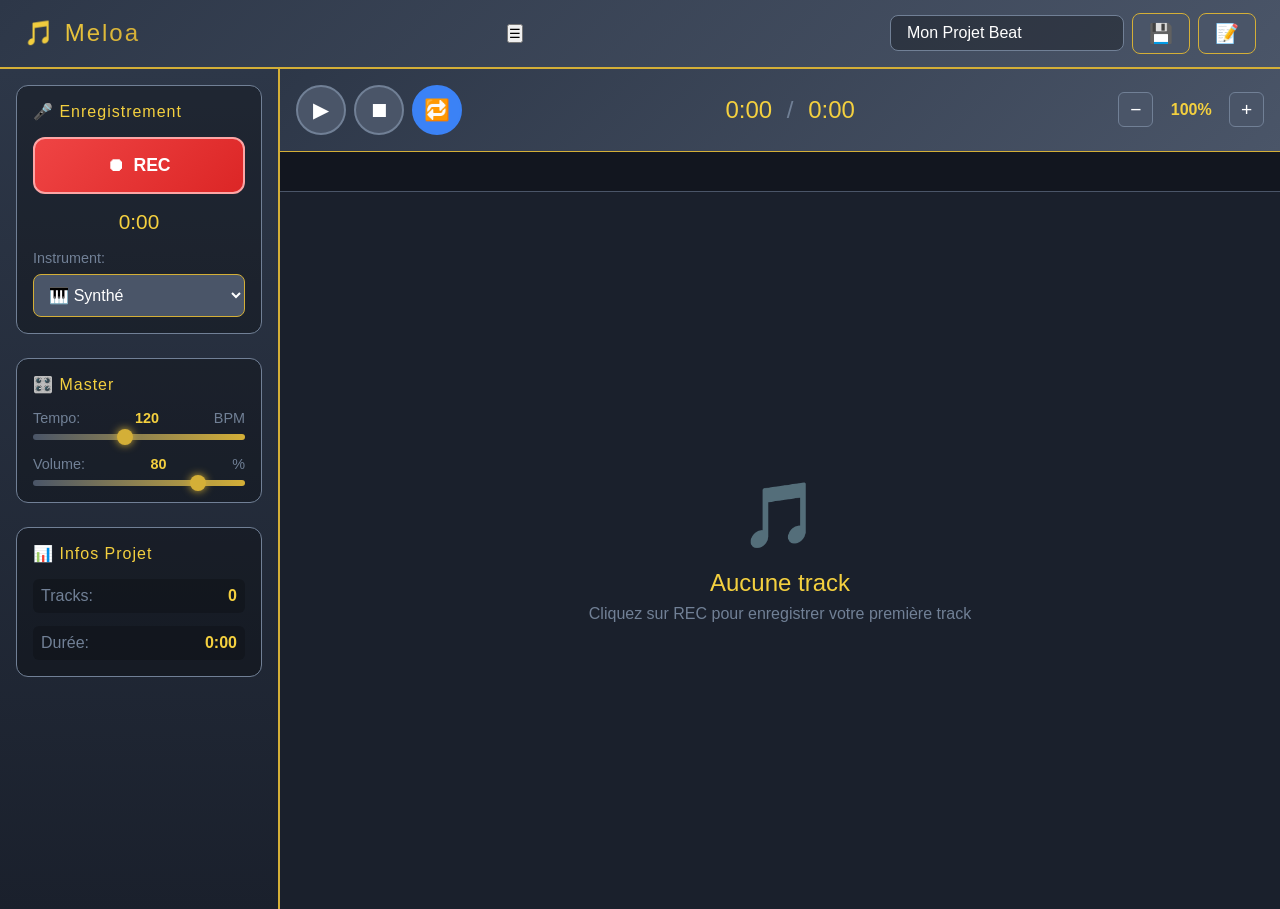
==== index.html @ 48420772 "Add mobile menu button and sidebar ID" ====
<!DOCTYPE html>
<html lang="fr">
<head>
    <meta charset="UTF-8">
    <meta name="viewport" content="width=device-width, initial-scale=1.0, maximum-scale=1.0, user-scalable=no">
    <meta name="mobile-web-app-capable" content="yes">
    <meta name="apple-mobile-web-app-capable" content="yes">
    <meta name="apple-mobile-web-app-status-bar-style" content="black-translucent">
    <meta name="theme-color" content="#2d3748">
    <title>Meloa</title>
    <link rel="stylesheet" href="style.css">
</head>
<body>
    <!-- Top Bar -->
    <header class="top-bar">
        <div class="logo">
            <h1>🎵 Meloa</h1>
        </div>
        <button class="mobile-menu-btn" id="mobile-menu-btn">☰</button>
        <div class="project-controls">
            <input type="text" id="project-name" class="project-name-input" value="Mon Projet Beat" placeholder="Nom du projet">
            <button id="save-project-btn" class="icon-btn" title="Sauvegarder">💾</button>
            <button id="new-project-btn" class="icon-btn" title="Nouveau projet">📝</button>
        </div>
    </header>

    <!-- Main Layout -->
    <div class="main-container">
        
        <!-- Sidebar -->
        <aside class="sidebar" id="sidebar">
            <div class="section">
                <h3>🎤 Enregistrement</h3>
                <div class="record-zone">
                    <button id="record-btn" class="record-btn">
                        <span class="icon">⏺</span>
                        <span class="text">REC</span>
                    </button>
                    <div class="rec-timer" id="rec-timer">0:00</div>
                </div>
                
                <div class="instrument-select">
                    <label>Instrument:</label>
                    <select id="instrument-select" class="styled-select">
                        <option value="synth">🎹 Synthé</option>
                        <option value="piano">🎹 Piano</option>
                        <option value="guitar">🎸 Guitare</option>
                        <option value="bass">🎸 Basse</option>
                        <option value="drums">🥁 Drums</option>
                        <option value="pad">🌊 Pad</option>
                    </select>
                </div>
            </div>

            <div class="section">
                <h3>🎛️ Master</h3>
                <div class="master-controls">
                    <div class="control-group">
                        <label>Tempo: <span id="master-tempo-display">120</span> BPM</label>
                        <input type="range" id="master-tempo" min="60" max="200" value="120" class="slider">
                    </div>
                    <div class="control-group">
                        <label>Volume: <span id="master-volume-display">80</span>%</label>
                        <input type="range" id="master-volume" min="0" max="100" value="80" class="slider">
                    </div>
                </div>
            </div>

            <div class="section">
                <h3>📊 Infos Projet</h3>
                <div class="project-info">
                    <div class="info-item">
                        <span class="label">Tracks:</span>
                        <span id="track-count" class="value">0</span>
                    </div>
                    <div class="info-item">
                        <span class="label">Durée:</span>
                        <span id="total-duration" class="value">0:00</span>
                    </div>
                </div>
            </div>
        </aside>

        <!-- Main Area -->
        <main class="workspace">
            
            <!-- Transport Bar -->
            <div class="transport-bar">
                <div class="transport-controls">
                    <button id="play-btn" class="transport-btn play" title="Lecture">
                        <span class="icon">▶</span>
                    </button>
                    <button id="stop-btn" class="transport-btn stop" title="Stop">
                        <span class="icon">⏹</span>
                    </button>
                    <button id="loop-btn" class="transport-btn loop active" title="Boucle">
                        <span class="icon">🔁</span>
                    </button>
                </div>
                
                <div class="playhead-info">
                    <div class="time-display">
                        <span id="current-time">0:00</span>
                        <span class="separator">/</span>
                        <span id="total-time">0:00</span>
                    </div>
                </div>

                <div class="zoom-controls">
                    <button id="zoom-out-btn" class="zoom-btn" title="Zoom arrière">−</button>
                    <span id="zoom-level">100%</span>
                    <button id="zoom-in-btn" class="zoom-btn" title="Zoom avant">+</button>
                </div>
            </div>

            <!-- Timeline -->
            <div class="timeline-container">
                <div class="timeline-ruler" id="timeline-ruler"></div>
                <canvas id="playhead-canvas" class="playhead-canvas"></canvas>
            </div>

            <!-- Tracks Area -->
            <div class="tracks-container" id="tracks-container">
                <div class="empty-state">
                    <div class="empty-icon">🎵</div>
                    <h2>Aucune track</h2>
                    <p>Cliquez sur REC pour enregistrer votre première track</p>
                </div>
            </div>

        </main>
    </div>

    <!-- Track Editor Modal -->
    <div id="track-editor-modal" class="modal">
        <div class="modal-content">
            <div class="modal-header">
                <h2>✏️ Éditer Track <span id="editor-track-name"></span></h2>
                <button class="close-modal" id="close-editor">×</button>
            </div>
            <div class="modal-body">
                <div class="editor-section">
                    <h3>🎚️ Paramètres Audio</h3>
                    <div class="editor-controls">
                        <div class="editor-control">
                            <label>Pitch: <span id="pitch-value">0</span> demi-tons</label>
                            <input type="range" id="pitch-slider" min="-12" max="12" value="0" step="1">
                        </div>
                        <div class="editor-control">
                            <label>Vitesse: <span id="speed-value">100</span>%</label>
                            <input type="range" id="speed-slider" min="50" max="200" value="100" step="5">
                        </div>
                        <div class="editor-control">
                            <label>Volume: <span id="track-volume-value">100</span>%</label>
                            <input type="range" id="track-volume-slider" min="0" max="150" value="100" step="5">
                        </div>
                    </div>
                </div>

                <div class="editor-section">
                    <h3>🎨 Effets</h3>
                    <div class="editor-controls">
                        <div class="editor-control">
                            <label>
                                <input type="checkbox" id="reverse-checkbox">
                                Reverse (inverser)
                            </label>
                        </div>
                        <div class="editor-control">
                            <label>Pan: <span id="pan-value">0</span></label>
                            <input type="range" id="pan-slider" min="-100" max="100" value="0" step="10">
                            <div class="pan-labels">
                                <span>L</span>
                                <span>C</span>
                                <span>R</span>
                            </div>
                        </div>
                    </div>
                </div>

                <div class="editor-actions">
                    <button id="apply-changes-btn" class="btn-primary">✓ Appliquer</button>
                    <button id="reset-changes-btn" class="btn-secondary">↺ Réinitialiser</button>
                </div>
            </div>
        </div>
    </div>

    <script src="script.js"></script>
</body>
</html>
---- style.css ----
/* ===== RESET ===== */
* {
    margin: 0;
    padding: 0;
    box-sizing: border-box;
}

:root {
    --gold: #d4af37;
    --gold-light: #f4d03f;
    --gold-dark: #b8860b;
    --metal: #4a5568;
    --metal-light: #718096;
    --metal-dark: #2d3748;
    --metal-darker: #1a202c;
    --purple: #6a1b9a;
    --purple-light: #8e24aa;
    --success: #10b981;
    --error: #ef4444;
    --info: #3b82f6;
    --white: #ffffff;
    --black: #000000;
}

body {
    font-family: 'Segoe UI', Tahoma, Geneva, Verdana, sans-serif;
    background: var(--metal-darker);
    color: var(--white);
    overflow: hidden;
    height: 100vh;
}

/* ===== TOP BAR ===== */
.top-bar {
    background: linear-gradient(135deg, var(--metal-dark), var(--metal));
    border-bottom: 2px solid var(--gold);
    padding: 0.8rem 1.5rem;
    display: flex;
    justify-content: space-between;
    align-items: center;
    box-shadow: 0 4px 12px rgba(0, 0, 0, 0.5);
}

.logo h1 {
    font-size: 1.5rem;
    font-weight: 300;
    letter-spacing: 2px;
    background: linear-gradient(90deg, var(--gold-light), var(--gold));
    -webkit-background-clip: text;
    background-clip: text;
    -webkit-text-fill-color: transparent;
}

.project-controls {
    display: flex;
    gap: 0.5rem;
    align-items: center;
}

.project-name-input {
    background: rgba(0, 0, 0, 0.3);
    border: 1px solid var(--metal-light);
    color: var(--white);
    padding: 0.5rem 1rem;
    border-radius: 8px;
    font-size: 1rem;
    min-width: 200px;
}

.icon-btn {
    background: var(--metal);
    border: 1px solid var(--gold);
    color: var(--white);
    padding: 0.5rem 1rem;
    border-radius: 8px;
    cursor: pointer;
    font-size: 1.2rem;
    transition: all 0.3s ease;
}

.icon-btn:hover {
    background: var(--gold-dark);
    transform: translateY(-2px);
}

/* ===== MAIN LAYOUT ===== */
.main-container {
    display: flex;
    height: calc(100vh - 60px);
}

/* ===== SIDEBAR ===== */
.sidebar {
    width: 280px;
    background: linear-gradient(180deg, var(--metal-dark), var(--metal-darker));
    border-right: 2px solid var(--gold);
    padding: 1rem;
    overflow-y: auto;
    display: flex;
    flex-direction: column;
    gap: 1.5rem;
}

.section {
    background: rgba(0, 0, 0, 0.3);
    border: 1px solid var(--metal-light);
    border-radius: 12px;
    padding: 1rem;
}

.section h3 {
    color: var(--gold-light);
    font-size: 1rem;
    font-weight: 500;
    margin-bottom: 1rem;
    letter-spacing: 1px;
}

/* Record Zone */
.record-zone {
    display: flex;
    flex-direction: column;
    align-items: center;
    gap: 1rem;
}

.record-btn {
    width: 100%;
    background: linear-gradient(135deg, var(--error), #dc2626);
    border: 2px solid #fca5a5;
    color: var(--white);
    padding: 1rem;
    border-radius: 12px;
    font-size: 1.1rem;
    font-weight: 600;
    cursor: pointer;
    display: flex;
    align-items: center;
    justify-content: center;
    gap: 0.5rem;
    transition: all 0.3s ease;
}

.record-btn:hover {
    transform: scale(1.05);
    box-shadow: 0 0 20px var(--error);
}

.record-btn.recording {
    animation: recordPulse 1s infinite;
}

@keyframes recordPulse {
    0%, 100% { opacity: 1; }
    50% { opacity: 0.7; }
}

.rec-timer {
    font-size: 1.3rem;
    font-weight: 300;
    color: var(--gold-light);
    font-variant-numeric: tabular-nums;
}

/* Instrument Select */
.instrument-select {
    margin-top: 1rem;
}

.instrument-select label {
    display: block;
    color: var(--metal-light);
    font-size: 0.9rem;
    margin-bottom: 0.5rem;
}

.styled-select {
    width: 100%;
    background: var(--metal);
    border: 1px solid var(--gold);
    color: var(--white);
    padding: 0.7rem;
    border-radius: 8px;
    font-size: 1rem;
    cursor: pointer;
}

/* Master Controls */
.master-controls {
    display: flex;
    flex-direction: column;
    gap: 1rem;
}

.control-group {
    display: flex;
    flex-direction: column;
    gap: 0.5rem;
}

.control-group label {
    color: var(--metal-light);
    font-size: 0.9rem;
    display: flex;
    justify-content: space-between;
}

.control-group label span {
    color: var(--gold-light);
    font-weight: 600;
}

.slider {
    width: 100%;
    height: 6px;
    border-radius: 5px;
    background: linear-gradient(90deg, var(--metal), var(--gold));
    outline: none;
    -webkit-appearance: none;
}

.slider::-webkit-slider-thumb {
    -webkit-appearance: none;
    width: 16px;
    height: 16px;
    border-radius: 50%;
    background: var(--gold);
    cursor: pointer;
    box-shadow: 0 0 8px var(--gold);
}

.slider::-moz-range-thumb {
    width: 16px;
    height: 16px;
    border-radius: 50%;
    background: var(--gold);
    cursor: pointer;
    box-shadow: 0 0 8px var(--gold);
    border: none;
}

/* Project Info */
.project-info {
    display: flex;
    flex-direction: column;
    gap: 0.8rem;
}

.info-item {
    display: flex;
    justify-content: space-between;
    padding: 0.5rem;
    background: rgba(0, 0, 0, 0.2);
    border-radius: 6px;
}

.info-item .label {
    color: var(--metal-light);
}

.info-item .value {
    color: var(--gold-light);
    font-weight: 600;
}

/* ===== WORKSPACE ===== */
.workspace {
    flex: 1;
    display: flex;
    flex-direction: column;
    background: var(--metal-darker);
    overflow: hidden;
}

/* Transport Bar */
.transport-bar {
    background: linear-gradient(135deg, var(--metal-dark), var(--metal));
    border-bottom: 1px solid var(--gold);
    padding: 1rem;
    display: flex;
    justify-content: space-between;
    align-items: center;
    gap: 2rem;
}

.transport-controls {
    display: flex;
    gap: 0.5rem;
}

.transport-btn {
    width: 50px;
    height: 50px;
    border-radius: 50%;
    border: 2px solid var(--metal-light);
    background: var(--metal);
    color: var(--white);
    font-size: 1.3rem;
    cursor: pointer;
    display: flex;
    align-items: center;
    justify-content: center;
    transition: all 0.3s ease;
}

.transport-btn:hover {
    transform: scale(1.1);
    border-color: var(--gold);
}

.transport-btn.play:hover {
    background: var(--success);
}

.transport-btn.stop:hover {
    background: var(--error);
}

.transport-btn.loop.active {
    background: var(--info);
    border-color: var(--info);
}

.playhead-info {
    flex: 1;
    display: flex;
    justify-content: center;
}

.time-display {
    font-size: 1.5rem;
    font-weight: 300;
    color: var(--gold-light);
    font-variant-numeric: tabular-nums;
}

.time-display .separator {
    color: var(--metal-light);
    margin: 0 0.5rem;
}

.zoom-controls {
    display: flex;
    align-items: center;
    gap: 0.8rem;
}

.zoom-btn {
    width: 35px;
    height: 35px;
    border-radius: 6px;
    border: 1px solid var(--metal-light);
    background: var(--metal);
    color: var(--white);
    font-size: 1.2rem;
    cursor: pointer;
    transition: all 0.3s ease;
}

.zoom-btn:hover {
    background: var(--gold-dark);
}

#zoom-level {
    color: var(--gold-light);
    font-weight: 600;
    min-width: 50px;
    text-align: center;
}

/* Timeline */
.timeline-container {
    position: relative;
    background: rgba(0, 0, 0, 0.3);
    border-bottom: 1px solid var(--metal);
    height: 40px;
}

.timeline-ruler {
    height: 100%;
    display: flex;
    position: relative;
    padding: 0 1rem;
}

.time-marker {
    position: absolute;
    top: 0;
    color: var(--metal-light);
    font-size: 0.8rem;
    padding: 0.5rem 0.3rem;
    border-left: 1px solid var(--metal-light);
}

.playhead-canvas {
    position: absolute;
    top: 0;
    left: 0;
    width: 100%;
    height: 100%;
    pointer-events: none;
}

/* Tracks Container */
.tracks-container {
    flex: 1;
    overflow-y: auto;
    padding: 1rem;
}

.empty-state {
    display: flex;
    flex-direction: column;
    align-items: center;
    justify-content: center;
    height: 100%;
    color: var(--metal-light);
}

.empty-icon {
    font-size: 4rem;
    margin-bottom: 1rem;
}

.empty-state h2 {
    color: var(--gold-light);
    font-weight: 300;
    margin-bottom: 0.5rem;
}

/* Track */
.track {
    background: linear-gradient(135deg, rgba(74, 85, 104, 0.4), rgba(45, 55, 72, 0.4));
    border: 1px solid var(--gold);
    border-radius: 12px;
    margin-bottom: 1rem;
    overflow: hidden;
    transition: all 0.3s ease;
}

.track:hover {
    box-shadow: 0 4px 20px rgba(212, 175, 55, 0.3);
}

.track-header {
    background: rgba(0, 0, 0, 0.3);
    padding: 1rem;
    display: flex;
    justify-content: space-between;
    align-items: center;
    border-bottom: 1px solid var(--metal);
}

.track-info {
    display: flex;
    align-items: center;
    gap: 1rem;
}

.track-number {
    background: var(--gold);
    color: var(--black);
    width: 40px;
    height: 40px;
    border-radius: 50%;
    display: flex;
    align-items: center;
    justify-content: center;
    font-weight: 600;
    font-size: 1.1rem;
}

.track-details h4 {
    color: var(--gold-light);
    font-size: 1.1rem;
    font-weight: 500;
}

.track-meta {
    color: var(--metal-light);
    font-size: 0.9rem;
    margin-top: 0.3rem;
}

.track-controls {
    display: flex;
    gap: 0.5rem;
}

.track-btn {
    background: var(--metal);
    border: 1px solid var(--metal-light);
    color: var(--white);
    padding: 0.5rem 1rem;
    border-radius: 8px;
    cursor: pointer;
    font-size: 0.9rem;
    transition: all 0.3s ease;
}

.track-btn:hover {
    background: var(--gold-dark);
    border-color: var(--gold);
}

.track-btn.solo {
    border-color: var(--info);
}

.track-btn.solo.active {
    background: var(--info);
}

.track-btn.mute {
    border-color: var(--error);
}

.track-btn.mute.active {
    background: var(--error);
}

.track-btn.edit {
    border-color: var(--gold);
}

.track-btn.delete {
    border-color: var(--error);
}

.track-btn.delete:hover {
    background: var(--error);
}

/* Track Content */
.track-content {
    padding: 1rem;
    position: relative;
}

.track-waveform {
    width: 100%;
    height: 80px;
    background: rgba(0, 0, 0, 0.5);
    border-radius: 8px;
    position: relative;
    overflow: hidden;
}

.waveform-canvas {
    width: 100%;
    height: 100%;
}

.track-timeline {
    display: flex;
    align-items: center;
    gap: 1rem;
    margin-top: 0.8rem;
}

.track-progress {
    flex: 1;
    height: 6px;
    background: var(--metal);
    border-radius: 3px;
    position: relative;
    overflow: hidden;
}

.track-progress-bar {
    height: 100%;
    background: linear-gradient(90deg, var(--gold-dark), var(--gold-light));
    width: 0%;
    transition: width 0.1s linear;
}

.track-time {
    color: var(--metal-light);
    font-size: 0.9rem;
    font-variant-numeric: tabular-nums;
}

/* ===== MODAL ===== */
.modal {
    display: none;
    position: fixed;
    top: 0;
    left: 0;
    right: 0;
    bottom: 0;
    background: rgba(0, 0, 0, 0.8);
    z-index: 1000;
    align-items: center;
    justify-content: center;
}

.modal.open {
    display: flex;
}

.modal-content {
    background: linear-gradient(135deg, var(--metal-dark), var(--metal));
    border: 2px solid var(--gold);
    border-radius: 16px;
    width: 90%;
    max-width: 600px;
    max-height: 80vh;
    overflow: hidden;
    display: flex;
    flex-direction: column;
}

.modal-header {
    background: rgba(0, 0, 0, 0.3);
    padding: 1.5rem;
    border-bottom: 1px solid var(--gold);
    display: flex;
    justify-content: space-between;
    align-items: center;
}

.modal-header h2 {
    color: var(--gold-light);
    font-size: 1.3rem;
    font-weight: 500;
}

.close-modal {
    background: none;
    border: none;
    color: var(--white);
    font-size: 2rem;
    cursor: pointer;
    width: 40px;
    height: 40px;
    display: flex;
    align-items: center;
    justify-content: center;
    border-radius: 50%;
    transition: all 0.3s ease;
}

.close-modal:hover {
    background: var(--error);
}

.modal-body {
    padding: 1.5rem;
    overflow-y: auto;
}

.editor-section {
    margin-bottom: 2rem;
}

.editor-section h3 {
    color: var(--gold-light);
    font-size: 1.1rem;
    margin-bottom: 1rem;
}

.editor-controls {
    display: flex;
    flex-direction: column;
    gap: 1.5rem;
}

.editor-control {
    display: flex;
    flex-direction: column;
    gap: 0.5rem;
}

.editor-control label {
    color: var(--white);
    font-size: 0.95rem;
    display: flex;
    justify-content: space-between;
}

.editor-control label span {
    color: var(--gold-light);
    font-weight: 600;
}

.pan-labels {
    display: flex;
    justify-content: space-between;
    color: var(--metal-light);
    font-size: 0.8rem;
    margin-top: 0.3rem;
}

.editor-actions {
    display: flex;
    gap: 1rem;
    margin-top: 2rem;
}

.btn-primary,
.btn-secondary {
    flex: 1;
    padding: 1rem;
    border-radius: 10px;
    font-size: 1rem;
    font-weight: 600;
    cursor: pointer;
    transition: all 0.3s ease;
}

.btn-primary {
    background: linear-gradient(135deg, var(--success), #059669);
    border: 2px solid var(--success);
    color: var(--white);
}

.btn-primary:hover {
    transform: translateY(-2px);
    box-shadow: 0 4px 15px rgba(16, 185, 129, 0.5);
}

.btn-secondary {
    background: var(--metal);
    border: 2px solid var(--metal-light);
    color: var(--white);
}

.btn-secondary:hover {
    background: var(--metal-light);
}

/* ===== RESPONSIVE ===== */
@media (max-width: 768px) {
    .sidebar {
        width: 100%;
        max-height: 40vh;
    }

    .main-container {
        flex-direction: column;
    }

    .transport-bar {
        flex-wrap: wrap;
        gap: 1rem;
    }

    .modal-content {
        width: 95%;
    }
}

/* ===== SCROLLBAR ===== */
::-webkit-scrollbar {
    width: 8px;
    height: 8px;
}

::-webkit-scrollbar-track {
    background: var(--metal-darker);
}

::-webkit-scrollbar-thumb {
    background: var(--gold-dark);
    border-radius: 4px;
}

::-webkit-scrollbar-thumb:hover {
    background: var(--gold);
}

/* ===========================
   📱 MOBILE ADAPTATION
=========================== */
@media (max-width: 768px) {

    body {
        overflow: hidden;
    }

    /* --- Top Bar --- */
    .top-bar {
        padding: 0.6rem 1rem;
    }

    .logo h1 {
        font-size: 1.2rem;
    }

    .project-controls {
        display: none; /* trop dense pour mobile */
    }

    .mobile-menu-btn {
        background: var(--metal);
        border: 1px solid var(--gold);
        color: var(--white);
        font-size: 1.5rem;
        padding: 0.4rem 0.7rem;
        border-radius: 8px;
        cursor: pointer;
    }

    /* --- Layout --- */
    .main-container {
        flex-direction: column;
        height: calc(100vh - 50px);
    }

    /* --- Sidebar devient un panneau --- */
    .sidebar {
        position: fixed;
        top: 0;
        left: 0;
        width: 100%;
        height: 100vh;
        z-index: 2000;
        transform: translateX(-100%);
        transition: transform 0.3s ease;
        padding-top: 70px;
    }

    .sidebar.open {
        transform: translateX(0);
    }

    /* --- Workspace plein écran --- */
    .workspace {
        flex: 1;
        overflow: hidden;
    }

    /* --- Transport bar compacte --- */
    .transport-bar {
        padding: 0.6rem;
        gap: 0.8rem;
    }

    .transport-btn {
        width: 42px;
        height: 42px;
        font-size: 1.1rem;
    }

    .time-display {
        font-size: 1.2rem;
    }

    .zoom-controls {
        display: none; /* trop petit sur mobile */
    }

    /* --- Tracks --- */
    .tracks-container {
        padding: 0.6rem;
    }

    .track-header {
        flex-direction: column;
        align-items: flex-start;
        gap: 0.8rem;
    }

    .track-controls {
        width: 100%;
        justify-content: space-between;
    }

    .track-btn {
        flex: 1;
        text-align: center;
        padding: 0.6rem;
        font-size: 1rem;
    }

    /* --- Modal plein écran --- */
    .modal-content {
        width: 100%;
        height: 100%;
        max-width: none;
        max-height: none;
        border-radius: 0;
    }

    .modal-body {
        padding: 1rem;
    }
}
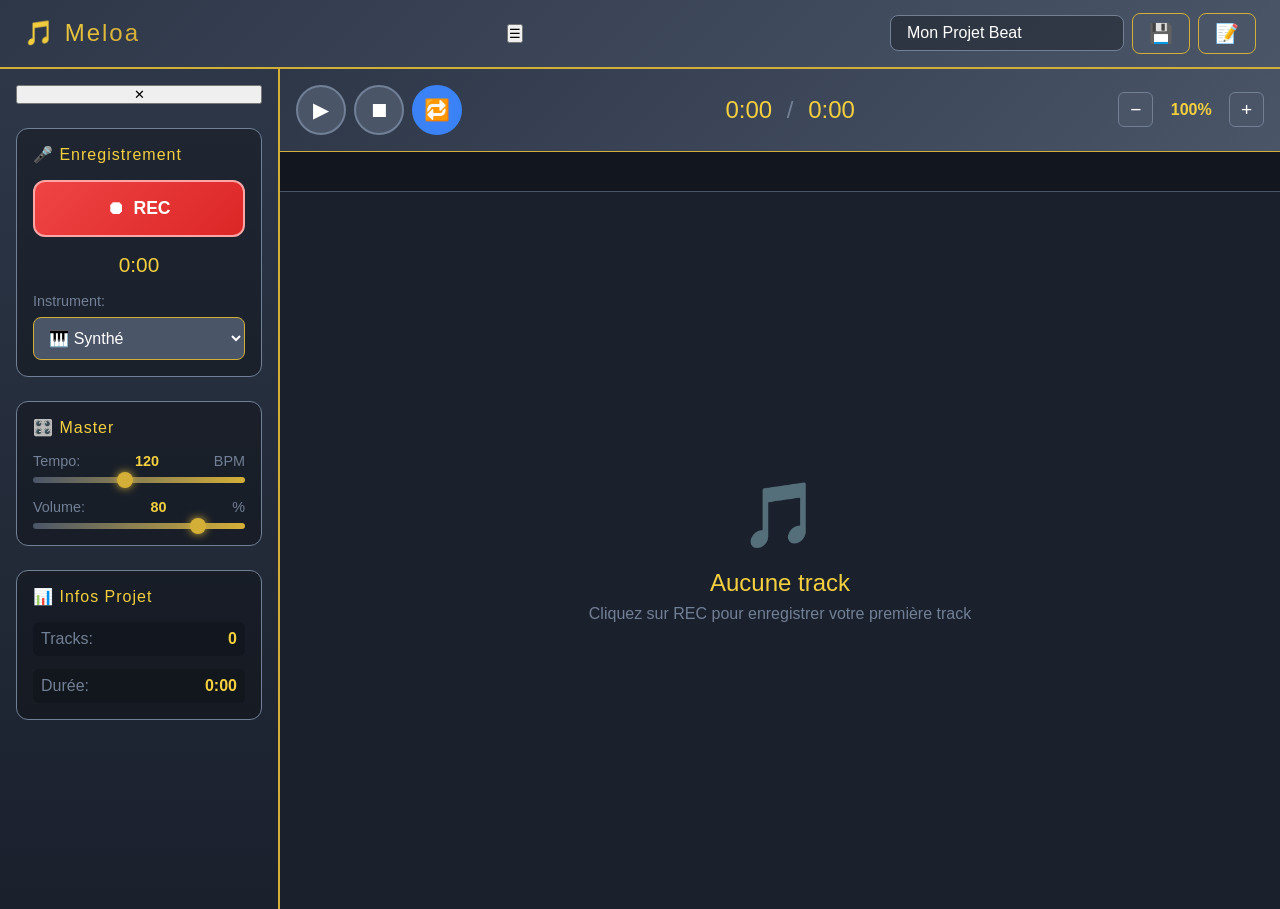
==== commit 9bb8bc40: "Add close button to sidebar in index.html" ====
--- a/index.html
+++ b/index.html
@@ -29,6 +29,7 @@
         
         <!-- Sidebar -->
         <aside class="sidebar" id="sidebar">
+            <button class="sidebar-close-btn" id="sidebar-close-btn">✕</button>
             <div class="section">
                 <h3>🎤 Enregistrement</h3>
                 <div class="record-zone">
--- a/style.css
+++ b/style.css
@@ -1,888 +1,921 @@
 /* ===== RESET ===== */
 * {
-    margin: 0;
-    padding: 0;
-    box-sizing: border-box;
+margin: 0;
+padding: 0;
+box-sizing: border-box;
 }
 
 :root {
-    --gold: #d4af37;
-    --gold-light: #f4d03f;
-    --gold-dark: #b8860b;
-    --metal: #4a5568;
-    --metal-light: #718096;
-    --metal-dark: #2d3748;
-    --metal-darker: #1a202c;
-    --purple: #6a1b9a;
-    --purple-light: #8e24aa;
-    --success: #10b981;
-    --error: #ef4444;
-    --info: #3b82f6;
-    --white: #ffffff;
-    --black: #000000;
+--gold: #d4af37;
+--gold-light: #f4d03f;
+--gold-dark: #b8860b;
+--metal: #4a5568;
+--metal-light: #718096;
+--metal-dark: #2d3748;
+--metal-darker: #1a202c;
+--purple: #6a1b9a;
+--purple-light: #8e24aa;
+--success: #10b981;
+--error: #ef4444;
+--info: #3b82f6;
+--white: #ffffff;
+--black: #000000;
 }
 
 body {
-    font-family: 'Segoe UI', Tahoma, Geneva, Verdana, sans-serif;
-    background: var(--metal-darker);
-    color: var(--white);
-    overflow: hidden;
-    height: 100vh;
+font-family: 'Segoe UI', Tahoma, Geneva, Verdana, sans-serif;
+background: var(--metal-darker);
+color: var(--white);
+overflow: hidden;
+height: 100vh;
 }
 
 /* ===== TOP BAR ===== */
 .top-bar {
-    background: linear-gradient(135deg, var(--metal-dark), var(--metal));
-    border-bottom: 2px solid var(--gold);
-    padding: 0.8rem 1.5rem;
-    display: flex;
-    justify-content: space-between;
-    align-items: center;
-    box-shadow: 0 4px 12px rgba(0, 0, 0, 0.5);
+background: linear-gradient(135deg, var(--metal-dark), var(--metal));
+border-bottom: 2px solid var(--gold);
+padding: 0.8rem 1.5rem;
+display: flex;
+justify-content: space-between;
+align-items: center;
+box-shadow: 0 4px 12px rgba(0, 0, 0, 0.5);
 }
 
 .logo h1 {
-    font-size: 1.5rem;
-    font-weight: 300;
-    letter-spacing: 2px;
-    background: linear-gradient(90deg, var(--gold-light), var(--gold));
-    -webkit-background-clip: text;
-    background-clip: text;
-    -webkit-text-fill-color: transparent;
+font-size: 1.5rem;
+font-weight: 300;
+letter-spacing: 2px;
+background: linear-gradient(90deg, var(--gold-light), var(--gold));
+-webkit-background-clip: text;
+background-clip: text;
+-webkit-text-fill-color: transparent;
 }
 
 .project-controls {
-    display: flex;
-    gap: 0.5rem;
-    align-items: center;
+display: flex;
+gap: 0.5rem;
+align-items: center;
 }
 
 .project-name-input {
-    background: rgba(0, 0, 0, 0.3);
-    border: 1px solid var(--metal-light);
-    color: var(--white);
-    padding: 0.5rem 1rem;
-    border-radius: 8px;
-    font-size: 1rem;
-    min-width: 200px;
+background: rgba(0, 0, 0, 0.3);
+border: 1px solid var(--metal-light);
+color: var(--white);
+padding: 0.5rem 1rem;
+border-radius: 8px;
+font-size: 1rem;
+min-width: 200px;
 }
 
 .icon-btn {
+background: var(--metal);
+border: 1px solid var(--gold);
+color: var(--white);
+padding: 0.5rem 1rem;
+border-radius: 8px;
+cursor: pointer;
+font-size: 1.2rem;
+transition: all 0.3s ease;
+}
+
+.icon-btn:hover {
+background: var(--gold-dark);
+transform: translateY(-2px);
+}
+
+/* ===== MAIN LAYOUT ===== */
+.main-container {
+display: flex;
+height: calc(100vh - 60px);
+}
+
+/* ===== SIDEBAR ===== */
+.sidebar {
+width: 280px;
+background: linear-gradient(180deg, var(--metal-dark), var(--metal-darker));
+border-right: 2px solid var(--gold);
+padding: 1rem;
+overflow-y: auto;
+display: flex;
+flex-direction: column;
+gap: 1.5rem;
+}
+
+.section {
+background: rgba(0, 0, 0, 0.3);
+border: 1px solid var(--metal-light);
+border-radius: 12px;
+padding: 1rem;
+}
+
+.section h3 {
+color: var(--gold-light);
+font-size: 1rem;
+font-weight: 500;
+margin-bottom: 1rem;
+letter-spacing: 1px;
+}
+
+/* Record Zone */
+.record-zone {
+display: flex;
+flex-direction: column;
+align-items: center;
+gap: 1rem;
+}
+
+.record-btn {
+width: 100%;
+background: linear-gradient(135deg, var(--error), #dc2626);
+border: 2px solid #fca5a5;
+color: var(--white);
+padding: 1rem;
+border-radius: 12px;
+font-size: 1.1rem;
+font-weight: 600;
+cursor: pointer;
+display: flex;
+align-items: center;
+justify-content: center;
+gap: 0.5rem;
+transition: all 0.3s ease;
+}
+
+.record-btn:hover {
+transform: scale(1.05);
+box-shadow: 0 0 20px var(--error);
+}
+
+.record-btn.recording {
+animation: recordPulse 1s infinite;
+}
+
+@keyframes recordPulse {
+0%, 100% { opacity: 1; }
+50% { opacity: 0.7; }
+}
+
+.rec-timer {
+font-size: 1.3rem;
+font-weight: 300;
+color: var(--gold-light);
+font-variant-numeric: tabular-nums;
+}
+
+/* Instrument Select */
+.instrument-select {
+margin-top: 1rem;
+}
+
+.instrument-select label {
+display: block;
+color: var(--metal-light);
+font-size: 0.9rem;
+margin-bottom: 0.5rem;
+}
+
+.styled-select {
+width: 100%;
+background: var(--metal);
+border: 1px solid var(--gold);
+color: var(--white);
+padding: 0.7rem;
+border-radius: 8px;
+font-size: 1rem;
+cursor: pointer;
+}
+
+/* Master Controls */
+.master-controls {
+display: flex;
+flex-direction: column;
+gap: 1rem;
+}
+
+.control-group {
+display: flex;
+flex-direction: column;
+gap: 0.5rem;
+}
+
+.control-group label {
+color: var(--metal-light);
+font-size: 0.9rem;
+display: flex;
+justify-content: space-between;
+}
+
+.control-group label span {
+color: var(--gold-light);
+font-weight: 600;
+}
+
+.slider {
+width: 100%;
+height: 6px;
+border-radius: 5px;
+background: linear-gradient(90deg, var(--metal), var(--gold));
+outline: none;
+-webkit-appearance: none;
+}
+
+.slider::-webkit-slider-thumb {
+-webkit-appearance: none;
+width: 16px;
+height: 16px;
+border-radius: 50%;
+background: var(--gold);
+cursor: pointer;
+box-shadow: 0 0 8px var(--gold);
+}
+
+.slider::-moz-range-thumb {
+width: 16px;
+height: 16px;
+border-radius: 50%;
+background: var(--gold);
+cursor: pointer;
+box-shadow: 0 0 8px var(--gold);
+border: none;
+}
+
+/* Project Info */
+.project-info {
+display: flex;
+flex-direction: column;
+gap: 0.8rem;
+}
+
+.info-item {
+display: flex;
+justify-content: space-between;
+padding: 0.5rem;
+background: rgba(0, 0, 0, 0.2);
+border-radius: 6px;
+}
+
+.info-item .label {
+color: var(--metal-light);
+}
+
+.info-item .value {
+color: var(--gold-light);
+font-weight: 600;
+}
+
+/* ===== WORKSPACE ===== */
+.workspace {
+flex: 1;
+display: flex;
+flex-direction: column;
+background: var(--metal-darker);
+overflow: hidden;
+}
+
+/* Transport Bar */
+.transport-bar {
+background: linear-gradient(135deg, var(--metal-dark), var(--metal));
+border-bottom: 1px solid var(--gold);
+padding: 1rem;
+display: flex;
+justify-content: space-between;
+align-items: center;
+gap: 2rem;
+}
+
+.transport-controls {
+display: flex;
+gap: 0.5rem;
+}
+
+.transport-btn {
+width: 50px;
+height: 50px;
+border-radius: 50%;
+border: 2px solid var(--metal-light);
+background: var(--metal);
+color: var(--white);
+font-size: 1.3rem;
+cursor: pointer;
+display: flex;
+align-items: center;
+justify-content: center;
+transition: all 0.3s ease;
+}
+
+.transport-btn:hover {
+transform: scale(1.1);
+border-color: var(--gold);
+}
+
+.transport-btn.play:hover {
+background: var(--success);
+}
+
+.transport-btn.stop:hover {
+background: var(--error);
+}
+
+.transport-btn.loop.active {
+background: var(--info);
+border-color: var(--info);
+}
+
+.playhead-info {
+flex: 1;
+display: flex;
+justify-content: center;
+}
+
+.time-display {
+font-size: 1.5rem;
+font-weight: 300;
+color: var(--gold-light);
+font-variant-numeric: tabular-nums;
+}
+
+.time-display .separator {
+color: var(--metal-light);
+margin: 0 0.5rem;
+}
+
+.zoom-controls {
+display: flex;
+align-items: center;
+gap: 0.8rem;
+}
+
+.zoom-btn {
+width: 35px;
+height: 35px;
+border-radius: 6px;
+border: 1px solid var(--metal-light);
+background: var(--metal);
+color: var(--white);
+font-size: 1.2rem;
+cursor: pointer;
+transition: all 0.3s ease;
+}
+
+.zoom-btn:hover {
+background: var(--gold-dark);
+}
+
+#zoom-level {
+color: var(--gold-light);
+font-weight: 600;
+min-width: 50px;
+text-align: center;
+}
+
+/* Timeline */
+.timeline-container {
+position: relative;
+background: rgba(0, 0, 0, 0.3);
+border-bottom: 1px solid var(--metal);
+height: 40px;
+}
+
+.timeline-ruler {
+height: 100%;
+display: flex;
+position: relative;
+padding: 0 1rem;
+}
+
+.time-marker {
+position: absolute;
+top: 0;
+color: var(--metal-light);
+font-size: 0.8rem;
+padding: 0.5rem 0.3rem;
+border-left: 1px solid var(--metal-light);
+}
+
+.playhead-canvas {
+position: absolute;
+top: 0;
+left: 0;
+width: 100%;
+height: 100%;
+pointer-events: none;
+}
+
+/* Tracks Container */
+.tracks-container {
+flex: 1;
+overflow-y: auto;
+padding: 1rem;
+}
+
+.empty-state {
+display: flex;
+flex-direction: column;
+align-items: center;
+justify-content: center;
+height: 100%;
+color: var(--metal-light);
+}
+
+.empty-icon {
+font-size: 4rem;
+margin-bottom: 1rem;
+}
+
+.empty-state h2 {
+color: var(--gold-light);
+font-weight: 300;
+margin-bottom: 0.5rem;
+}
+
+/* Track */
+.track {
+background: linear-gradient(135deg, rgba(74, 85, 104, 0.4), rgba(45, 55, 72, 0.4));
+border: 1px solid var(--gold);
+border-radius: 12px;
+margin-bottom: 1rem;
+overflow: hidden;
+transition: all 0.3s ease;
+}
+
+.track:hover {
+box-shadow: 0 4px 20px rgba(212, 175, 55, 0.3);
+}
+
+.track-header {
+background: rgba(0, 0, 0, 0.3);
+padding: 1rem;
+display: flex;
+justify-content: space-between;
+align-items: center;
+border-bottom: 1px solid var(--metal);
+}
+
+.track-info {
+display: flex;
+align-items: center;
+gap: 1rem;
+}
+
+.track-number {
+background: var(--gold);
+color: var(--black);
+width: 40px;
+height: 40px;
+border-radius: 50%;
+display: flex;
+align-items: center;
+justify-content: center;
+font-weight: 600;
+font-size: 1.1rem;
+}
+
+.track-details h4 {
+color: var(--gold-light);
+font-size: 1.1rem;
+font-weight: 500;
+}
+
+.track-meta {
+color: var(--metal-light);
+font-size: 0.9rem;
+margin-top: 0.3rem;
+}
+
+.track-controls {
+display: flex;
+gap: 0.5rem;
+}
+
+.track-btn {
+background: var(--metal);
+border: 1px solid var(--metal-light);
+color: var(--white);
+padding: 0.5rem 1rem;
+border-radius: 8px;
+cursor: pointer;
+font-size: 0.9rem;
+transition: all 0.3s ease;
+}
+
+.track-btn:hover {
+background: var(--gold-dark);
+border-color: var(--gold);
+}
+
+.track-btn.solo {
+border-color: var(--info);
+}
+
+.track-btn.solo.active {
+background: var(--info);
+}
+
+.track-btn.mute {
+border-color: var(--error);
+}
+
+.track-btn.mute.active {
+background: var(--error);
+}
+
+.track-btn.edit {
+border-color: var(--gold);
+}
+
+.track-btn.delete {
+border-color: var(--error);
+}
+
+.track-btn.delete:hover {
+background: var(--error);
+}
+
+/* Track Content */
+.track-content {
+padding: 1rem;
+position: relative;
+}
+
+.track-waveform {
+width: 100%;
+height: 80px;
+background: rgba(0, 0, 0, 0.5);
+border-radius: 8px;
+position: relative;
+overflow: hidden;
+}
+
+.waveform-canvas {
+width: 100%;
+height: 100%;
+}
+
+.track-timeline {
+display: flex;
+align-items: center;
+gap: 1rem;
+margin-top: 0.8rem;
+}
+
+.track-progress {
+flex: 1;
+height: 6px;
+background: var(--metal);
+border-radius: 3px;
+position: relative;
+overflow: hidden;
+}
+
+.track-progress-bar {
+height: 100%;
+background: linear-gradient(90deg, var(--gold-dark), var(--gold-light));
+width: 0%;
+transition: width 0.1s linear;
+}
+
+.track-time {
+color: var(--metal-light);
+font-size: 0.9rem;
+font-variant-numeric: tabular-nums;
+}
+
+/* ===== MODAL ===== */
+.modal {
+display: none;
+position: fixed;
+top: 0;
+left: 0;
+right: 0;
+bottom: 0;
+background: rgba(0, 0, 0, 0.8);
+z-index: 1000;
+align-items: center;
+justify-content: center;
+}
+
+.modal.open {
+display: flex;
+}
+
+.modal-content {
+background: linear-gradient(135deg, var(--metal-dark), var(--metal));
+border: 2px solid var(--gold);
+border-radius: 16px;
+width: 90%;
+max-width: 600px;
+max-height: 80vh;
+overflow: hidden;
+display: flex;
+flex-direction: column;
+}
+
+.modal-header {
+background: rgba(0, 0, 0, 0.3);
+padding: 1.5rem;
+border-bottom: 1px solid var(--gold);
+display: flex;
+justify-content: space-between;
+align-items: center;
+}
+
+.modal-header h2 {
+color: var(--gold-light);
+font-size: 1.3rem;
+font-weight: 500;
+}
+
+.close-modal {
+background: none;
+border: none;
+color: var(--white);
+font-size: 2rem;
+cursor: pointer;
+width: 40px;
+height: 40px;
+display: flex;
+align-items: center;
+justify-content: center;
+border-radius: 50%;
+transition: all 0.3s ease;
+}
+
+.close-modal:hover {
+background: var(--error);
+}
+
+.modal-body {
+padding: 1.5rem;
+overflow-y: auto;
+}
+
+.editor-section {
+margin-bottom: 2rem;
+}
+
+.editor-section h3 {
+color: var(--gold-light);
+font-size: 1.1rem;
+margin-bottom: 1rem;
+}
+
+.editor-controls {
+display: flex;
+flex-direction: column;
+gap: 1.5rem;
+}
+
+.editor-control {
+display: flex;
+flex-direction: column;
+gap: 0.5rem;
+}
+
+.editor-control label {
+color: var(--white);
+font-size: 0.95rem;
+display: flex;
+justify-content: space-between;
+}
+
+.editor-control label span {
+color: var(--gold-light);
+font-weight: 600;
+}
+
+.pan-labels {
+display: flex;
+justify-content: space-between;
+color: var(--metal-light);
+font-size: 0.8rem;
+margin-top: 0.3rem;
+}
+
+.editor-actions {
+display: flex;
+gap: 1rem;
+margin-top: 2rem;
+}
+
+.btn-primary,
+.btn-secondary {
+flex: 1;
+padding: 1rem;
+border-radius: 10px;
+font-size: 1rem;
+font-weight: 600;
+cursor: pointer;
+transition: all 0.3s ease;
+}
+
+.btn-primary {
+background: linear-gradient(135deg, var(--success), #059669);
+border: 2px solid var(--success);
+color: var(--white);
+}
+
+.btn-primary:hover {
+transform: translateY(-2px);
+box-shadow: 0 4px 15px rgba(16, 185, 129, 0.5);
+}
+
+.btn-secondary {
+background: var(--metal);
+border: 2px solid var(--metal-light);
+color: var(--white);
+}
+
+.btn-secondary:hover {
+background: var(--metal-light);
+}
+
+/* ===== RESPONSIVE ===== */
+@media (max-width: 768px) {
+.sidebar {
+    width: 100%;
+    max-height: 40vh;
+}
+
+.main-container {
+    flex-direction: column;
+}
+
+.transport-bar {
+    flex-wrap: wrap;
+    gap: 1rem;
+}
+
+.modal-content {
+    width: 95%;
+}
+}
+
+/* ===== SCROLLBAR ===== */
+::-webkit-scrollbar {
+width: 8px;
+height: 8px;
+}
+
+::-webkit-scrollbar-track {
+background: var(--metal-darker);
+}
+
+::-webkit-scrollbar-thumb {
+background: var(--gold-dark);
+border-radius: 4px;
+}
+
+::-webkit-scrollbar-thumb:hover {
+background: var(--gold);
+}
+
+/* ===========================
+📱 MOBILE ADAPTATION
+=========================== */
+@media (max-width: 768px) {
+
+body {
+    overflow: hidden;
+}
+
+/* --- Top Bar --- */
+.top-bar {
+    padding: 0.6rem 1rem;
+}
+
+.logo h1 {
+    font-size: 1.2rem;
+}
+
+.project-controls {
+    display: none; /* trop dense pour mobile */
+}
+
+.mobile-menu-btn {
     background: var(--metal);
     border: 1px solid var(--gold);
     color: var(--white);
-    padding: 0.5rem 1rem;
+    font-size: 1.5rem;
+    padding: 0.4rem 0.7rem;
     border-radius: 8px;
     cursor: pointer;
-    font-size: 1.2rem;
-    transition: all 0.3s ease;
-}
-
-.icon-btn:hover {
-    background: var(--gold-dark);
-    transform: translateY(-2px);
-}
-
-/* ===== MAIN LAYOUT ===== */
+}
+
+/* --- Layout --- */
 .main-container {
-    display: flex;
-    height: calc(100vh - 60px);
-}
-
-/* ===== SIDEBAR ===== */
+    flex-direction: column;
+    height: calc(100vh - 50px);
+}
+
+@media (max-width: 768px) {
+
+/* ===== Overlay plein écran ===== */
 .sidebar {
-    width: 280px;
-    background: linear-gradient(180deg, var(--metal-dark), var(--metal-darker));
-    border-right: 2px solid var(--gold);
-    padding: 1rem;
+    position: fixed;
+    inset: 0; /* équivalent top:0 left:0 right:0 bottom:0 */
+    width: 100vw;
+    height: 100vh;
+    z-index: 3000;
+
+    background: linear-gradient(
+        160deg,
+        rgba(20, 20, 25, 0.98),
+        rgba(40, 40, 50, 0.98)
+    );
+
+    transform: translateX(-100%);
+    transition: transform 0.35s ease;
+    padding: 1.5rem;
+
     overflow-y: auto;
-    display: flex;
-    flex-direction: column;
-    gap: 1.5rem;
-}
-
-.section {
-    background: rgba(0, 0, 0, 0.3);
-    border: 1px solid var(--metal-light);
-    border-radius: 12px;
-    padding: 1rem;
-}
-
-.section h3 {
-    color: var(--gold-light);
-    font-size: 1rem;
-    font-weight: 500;
-    margin-bottom: 1rem;
-    letter-spacing: 1px;
-}
-
-/* Record Zone */
-.record-zone {
-    display: flex;
-    flex-direction: column;
-    align-items: center;
-    gap: 1rem;
-}
-
-.record-btn {
-    width: 100%;
-    background: linear-gradient(135deg, var(--error), #dc2626);
-    border: 2px solid #fca5a5;
-    color: var(--white);
-    padding: 1rem;
-    border-radius: 12px;
-    font-size: 1.1rem;
-    font-weight: 600;
-    cursor: pointer;
-    display: flex;
-    align-items: center;
-    justify-content: center;
-    gap: 0.5rem;
-    transition: all 0.3s ease;
-}
-
-.record-btn:hover {
-    transform: scale(1.05);
-    box-shadow: 0 0 20px var(--error);
-}
-
-.record-btn.recording {
-    animation: recordPulse 1s infinite;
-}
-
-@keyframes recordPulse {
-    0%, 100% { opacity: 1; }
-    50% { opacity: 0.7; }
-}
-
-.rec-timer {
-    font-size: 1.3rem;
-    font-weight: 300;
-    color: var(--gold-light);
-    font-variant-numeric: tabular-nums;
-}
-
-/* Instrument Select */
-.instrument-select {
-    margin-top: 1rem;
-}
-
-.instrument-select label {
-    display: block;
-    color: var(--metal-light);
-    font-size: 0.9rem;
-    margin-bottom: 0.5rem;
-}
-
-.styled-select {
-    width: 100%;
-    background: var(--metal);
+}
+
+.sidebar.open {
+    transform: translateX(0);
+}
+
+/* ===== Bouton fermer ===== */
+.sidebar-close-btn {
+    position: absolute;
+    top: 1rem;
+    right: 1rem;
+
+    background: none;
     border: 1px solid var(--gold);
     color: var(--white);
-    padding: 0.7rem;
-    border-radius: 8px;
-    font-size: 1rem;
+
+    font-size: 1.4rem;
+    padding: 0.4rem 0.7rem;
+    border-radius: 10px;
     cursor: pointer;
 }
 
-/* Master Controls */
-.master-controls {
-    display: flex;
-    flex-direction: column;
-    gap: 1rem;
-}
-
-.control-group {
-    display: flex;
-    flex-direction: column;
-    gap: 0.5rem;
-}
-
-.control-group label {
-    color: var(--metal-light);
-    font-size: 0.9rem;
-    display: flex;
-    justify-content: space-between;
-}
-
-.control-group label span {
-    color: var(--gold-light);
-    font-weight: 600;
-}
-
-.slider {
-    width: 100%;
-    height: 6px;
-    border-radius: 5px;
-    background: linear-gradient(90deg, var(--metal), var(--gold));
-    outline: none;
-    -webkit-appearance: none;
-}
-
-.slider::-webkit-slider-thumb {
-    -webkit-appearance: none;
-    width: 16px;
-    height: 16px;
-    border-radius: 50%;
-    background: var(--gold);
-    cursor: pointer;
-    box-shadow: 0 0 8px var(--gold);
-}
-
-.slider::-moz-range-thumb {
-    width: 16px;
-    height: 16px;
-    border-radius: 50%;
-    background: var(--gold);
-    cursor: pointer;
-    box-shadow: 0 0 8px var(--gold);
-    border: none;
-}
-
-/* Project Info */
-.project-info {
-    display: flex;
-    flex-direction: column;
-    gap: 0.8rem;
-}
-
-.info-item {
-    display: flex;
-    justify-content: space-between;
-    padding: 0.5rem;
-    background: rgba(0, 0, 0, 0.2);
-    border-radius: 6px;
-}
-
-.info-item .label {
-    color: var(--metal-light);
-}
-
-.info-item .value {
-    color: var(--gold-light);
-    font-weight: 600;
-}
-
-/* ===== WORKSPACE ===== */
+/* ===== Empêche le scroll du body ===== */
+body.sidebar-open {
+    overflow: hidden;
+}
+}
+
+
+/* --- Workspace plein écran --- */
 .workspace {
     flex: 1;
-    display: flex;
+    overflow: hidden;
+}
+
+/* --- Transport bar compacte --- */
+.transport-bar {
+    padding: 0.6rem;
+    gap: 0.8rem;
+}
+
+.transport-btn {
+    width: 42px;
+    height: 42px;
+    font-size: 1.1rem;
+}
+
+.time-display {
+    font-size: 1.2rem;
+}
+
+.zoom-controls {
+    display: none; /* trop petit sur mobile */
+}
+
+/* --- Tracks --- */
+.tracks-container {
+    padding: 0.6rem;
+}
+
+.track-header {
     flex-direction: column;
-    background: var(--metal-darker);
-    overflow: hidden;
-}
-
-/* Transport Bar */
-.transport-bar {
-    background: linear-gradient(135deg, var(--metal-dark), var(--metal));
-    border-bottom: 1px solid var(--gold);
-    padding: 1rem;
-    display: flex;
+    align-items: flex-start;
+    gap: 0.8rem;
+}
+
+.track-controls {
+    width: 100%;
     justify-content: space-between;
-    align-items: center;
-    gap: 2rem;
-}
-
-.transport-controls {
-    display: flex;
-    gap: 0.5rem;
-}
-
-.transport-btn {
-    width: 50px;
-    height: 50px;
-    border-radius: 50%;
-    border: 2px solid var(--metal-light);
-    background: var(--metal);
-    color: var(--white);
-    font-size: 1.3rem;
-    cursor: pointer;
-    display: flex;
-    align-items: center;
-    justify-content: center;
-    transition: all 0.3s ease;
-}
-
-.transport-btn:hover {
-    transform: scale(1.1);
-    border-color: var(--gold);
-}
-
-.transport-btn.play:hover {
-    background: var(--success);
-}
-
-.transport-btn.stop:hover {
-    background: var(--error);
-}
-
-.transport-btn.loop.active {
-    background: var(--info);
-    border-color: var(--info);
-}
-
-.playhead-info {
+}
+
+.track-btn {
     flex: 1;
-    display: flex;
-    justify-content: center;
-}
-
-.time-display {
-    font-size: 1.5rem;
-    font-weight: 300;
-    color: var(--gold-light);
-    font-variant-numeric: tabular-nums;
-}
-
-.time-display .separator {
-    color: var(--metal-light);
-    margin: 0 0.5rem;
-}
-
-.zoom-controls {
-    display: flex;
-    align-items: center;
-    gap: 0.8rem;
-}
-
-.zoom-btn {
-    width: 35px;
-    height: 35px;
-    border-radius: 6px;
-    border: 1px solid var(--metal-light);
-    background: var(--metal);
-    color: var(--white);
-    font-size: 1.2rem;
-    cursor: pointer;
-    transition: all 0.3s ease;
-}
-
-.zoom-btn:hover {
-    background: var(--gold-dark);
-}
-
-#zoom-level {
-    color: var(--gold-light);
-    font-weight: 600;
-    min-width: 50px;
     text-align: center;
-}
-
-/* Timeline */
-.timeline-container {
-    position: relative;
-    background: rgba(0, 0, 0, 0.3);
-    border-bottom: 1px solid var(--metal);
-    height: 40px;
-}
-
-.timeline-ruler {
-    height: 100%;
-    display: flex;
-    position: relative;
-    padding: 0 1rem;
-}
-
-.time-marker {
-    position: absolute;
-    top: 0;
-    color: var(--metal-light);
-    font-size: 0.8rem;
-    padding: 0.5rem 0.3rem;
-    border-left: 1px solid var(--metal-light);
-}
-
-.playhead-canvas {
-    position: absolute;
-    top: 0;
-    left: 0;
+    padding: 0.6rem;
+    font-size: 1rem;
+}
+
+/* --- Modal plein écran --- */
+.modal-content {
     width: 100%;
     height: 100%;
-    pointer-events: none;
-}
-
-/* Tracks Container */
-.tracks-container {
-    flex: 1;
-    overflow-y: auto;
+    max-width: none;
+    max-height: none;
+    border-radius: 0;
+}
+
+.modal-body {
     padding: 1rem;
 }
-
-.empty-state {
-    display: flex;
-    flex-direction: column;
-    align-items: center;
-    justify-content: center;
-    height: 100%;
-    color: var(--metal-light);
-}
-
-.empty-icon {
-    font-size: 4rem;
-    margin-bottom: 1rem;
-}
-
-.empty-state h2 {
-    color: var(--gold-light);
-    font-weight: 300;
-    margin-bottom: 0.5rem;
-}
-
-/* Track */
-.track {
-    background: linear-gradient(135deg, rgba(74, 85, 104, 0.4), rgba(45, 55, 72, 0.4));
-    border: 1px solid var(--gold);
-    border-radius: 12px;
-    margin-bottom: 1rem;
-    overflow: hidden;
-    transition: all 0.3s ease;
-}
-
-.track:hover {
-    box-shadow: 0 4px 20px rgba(212, 175, 55, 0.3);
-}
-
-.track-header {
-    background: rgba(0, 0, 0, 0.3);
-    padding: 1rem;
-    display: flex;
-    justify-content: space-between;
-    align-items: center;
-    border-bottom: 1px solid var(--metal);
-}
-
-.track-info {
-    display: flex;
-    align-items: center;
-    gap: 1rem;
-}
-
-.track-number {
-    background: var(--gold);
-    color: var(--black);
-    width: 40px;
-    height: 40px;
-    border-radius: 50%;
-    display: flex;
-    align-items: center;
-    justify-content: center;
-    font-weight: 600;
-    font-size: 1.1rem;
-}
-
-.track-details h4 {
-    color: var(--gold-light);
-    font-size: 1.1rem;
-    font-weight: 500;
-}
-
-.track-meta {
-    color: var(--metal-light);
-    font-size: 0.9rem;
-    margin-top: 0.3rem;
-}
-
-.track-controls {
-    display: flex;
-    gap: 0.5rem;
-}
-
-.track-btn {
-    background: var(--metal);
-    border: 1px solid var(--metal-light);
-    color: var(--white);
-    padding: 0.5rem 1rem;
-    border-radius: 8px;
-    cursor: pointer;
-    font-size: 0.9rem;
-    transition: all 0.3s ease;
-}
-
-.track-btn:hover {
-    background: var(--gold-dark);
-    border-color: var(--gold);
-}
-
-.track-btn.solo {
-    border-color: var(--info);
-}
-
-.track-btn.solo.active {
-    background: var(--info);
-}
-
-.track-btn.mute {
-    border-color: var(--error);
-}
-
-.track-btn.mute.active {
-    background: var(--error);
-}
-
-.track-btn.edit {
-    border-color: var(--gold);
-}
-
-.track-btn.delete {
-    border-color: var(--error);
-}
-
-.track-btn.delete:hover {
-    background: var(--error);
-}
-
-/* Track Content */
-.track-content {
-    padding: 1rem;
-    position: relative;
-}
-
-.track-waveform {
-    width: 100%;
-    height: 80px;
-    background: rgba(0, 0, 0, 0.5);
-    border-radius: 8px;
-    position: relative;
-    overflow: hidden;
-}
-
-.waveform-canvas {
-    width: 100%;
-    height: 100%;
-}
-
-.track-timeline {
-    display: flex;
-    align-items: center;
-    gap: 1rem;
-    margin-top: 0.8rem;
-}
-
-.track-progress {
-    flex: 1;
-    height: 6px;
-    background: var(--metal);
-    border-radius: 3px;
-    position: relative;
-    overflow: hidden;
-}
-
-.track-progress-bar {
-    height: 100%;
-    background: linear-gradient(90deg, var(--gold-dark), var(--gold-light));
-    width: 0%;
-    transition: width 0.1s linear;
-}
-
-.track-time {
-    color: var(--metal-light);
-    font-size: 0.9rem;
-    font-variant-numeric: tabular-nums;
-}
-
-/* ===== MODAL ===== */
-.modal {
-    display: none;
-    position: fixed;
-    top: 0;
-    left: 0;
-    right: 0;
-    bottom: 0;
-    background: rgba(0, 0, 0, 0.8);
-    z-index: 1000;
-    align-items: center;
-    justify-content: center;
-}
-
-.modal.open {
-    display: flex;
-}
-
-.modal-content {
-    background: linear-gradient(135deg, var(--metal-dark), var(--metal));
-    border: 2px solid var(--gold);
-    border-radius: 16px;
-    width: 90%;
-    max-width: 600px;
-    max-height: 80vh;
-    overflow: hidden;
-    display: flex;
-    flex-direction: column;
-}
-
-.modal-header {
-    background: rgba(0, 0, 0, 0.3);
-    padding: 1.5rem;
-    border-bottom: 1px solid var(--gold);
-    display: flex;
-    justify-content: space-between;
-    align-items: center;
-}
-
-.modal-header h2 {
-    color: var(--gold-light);
-    font-size: 1.3rem;
-    font-weight: 500;
-}
-
-.close-modal {
-    background: none;
-    border: none;
-    color: var(--white);
-    font-size: 2rem;
-    cursor: pointer;
-    width: 40px;
-    height: 40px;
-    display: flex;
-    align-items: center;
-    justify-content: center;
-    border-radius: 50%;
-    transition: all 0.3s ease;
-}
-
-.close-modal:hover {
-    background: var(--error);
-}
-
-.modal-body {
-    padding: 1.5rem;
-    overflow-y: auto;
-}
-
-.editor-section {
-    margin-bottom: 2rem;
-}
-
-.editor-section h3 {
-    color: var(--gold-light);
-    font-size: 1.1rem;
-    margin-bottom: 1rem;
-}
-
-.editor-controls {
-    display: flex;
-    flex-direction: column;
-    gap: 1.5rem;
-}
-
-.editor-control {
-    display: flex;
-    flex-direction: column;
-    gap: 0.5rem;
-}
-
-.editor-control label {
-    color: var(--white);
-    font-size: 0.95rem;
-    display: flex;
-    justify-content: space-between;
-}
-
-.editor-control label span {
-    color: var(--gold-light);
-    font-weight: 600;
-}
-
-.pan-labels {
-    display: flex;
-    justify-content: space-between;
-    color: var(--metal-light);
-    font-size: 0.8rem;
-    margin-top: 0.3rem;
-}
-
-.editor-actions {
-    display: flex;
-    gap: 1rem;
-    margin-top: 2rem;
-}
-
-.btn-primary,
-.btn-secondary {
-    flex: 1;
-    padding: 1rem;
-    border-radius: 10px;
-    font-size: 1rem;
-    font-weight: 600;
-    cursor: pointer;
-    transition: all 0.3s ease;
-}
-
-.btn-primary {
-    background: linear-gradient(135deg, var(--success), #059669);
-    border: 2px solid var(--success);
-    color: var(--white);
-}
-
-.btn-primary:hover {
-    transform: translateY(-2px);
-    box-shadow: 0 4px 15px rgba(16, 185, 129, 0.5);
-}
-
-.btn-secondary {
-    background: var(--metal);
-    border: 2px solid var(--metal-light);
-    color: var(--white);
-}
-
-.btn-secondary:hover {
-    background: var(--metal-light);
-}
-
-/* ===== RESPONSIVE ===== */
-@media (max-width: 768px) {
-    .sidebar {
-        width: 100%;
-        max-height: 40vh;
-    }
-
-    .main-container {
-        flex-direction: column;
-    }
-
-    .transport-bar {
-        flex-wrap: wrap;
-        gap: 1rem;
-    }
-
-    .modal-content {
-        width: 95%;
-    }
-}
-
-/* ===== SCROLLBAR ===== */
-::-webkit-scrollbar {
-    width: 8px;
-    height: 8px;
-}
-
-::-webkit-scrollbar-track {
-    background: var(--metal-darker);
-}
-
-::-webkit-scrollbar-thumb {
-    background: var(--gold-dark);
-    border-radius: 4px;
-}
-
-::-webkit-scrollbar-thumb:hover {
-    background: var(--gold);
-}
-
-/* ===========================
-   📱 MOBILE ADAPTATION
-=========================== */
-@media (max-width: 768px) {
-
-    body {
-        overflow: hidden;
-    }
-
-    /* --- Top Bar --- */
-    .top-bar {
-        padding: 0.6rem 1rem;
-    }
-
-    .logo h1 {
-        font-size: 1.2rem;
-    }
-
-    .project-controls {
-        display: none; /* trop dense pour mobile */
-    }
-
-    .mobile-menu-btn {
-        background: var(--metal);
-        border: 1px solid var(--gold);
-        color: var(--white);
-        font-size: 1.5rem;
-        padding: 0.4rem 0.7rem;
-        border-radius: 8px;
-        cursor: pointer;
-    }
-
-    /* --- Layout --- */
-    .main-container {
-        flex-direction: column;
-        height: calc(100vh - 50px);
-    }
-
-    /* --- Sidebar devient un panneau --- */
-    .sidebar {
-        position: fixed;
-        top: 0;
-        left: 0;
-        width: 100%;
-        height: 100vh;
-        z-index: 2000;
-        transform: translateX(-100%);
-        transition: transform 0.3s ease;
-        padding-top: 70px;
-    }
-
-    .sidebar.open {
-        transform: translateX(0);
-    }
-
-    /* --- Workspace plein écran --- */
-    .workspace {
-        flex: 1;
-        overflow: hidden;
-    }
-
-    /* --- Transport bar compacte --- */
-    .transport-bar {
-        padding: 0.6rem;
-        gap: 0.8rem;
-    }
-
-    .transport-btn {
-        width: 42px;
-        height: 42px;
-        font-size: 1.1rem;
-    }
-
-    .time-display {
-        font-size: 1.2rem;
-    }
-
-    .zoom-controls {
-        display: none; /* trop petit sur mobile */
-    }
-
-    /* --- Tracks --- */
-    .tracks-container {
-        padding: 0.6rem;
-    }
-
-    .track-header {
-        flex-direction: column;
-        align-items: flex-start;
-        gap: 0.8rem;
-    }
-
-    .track-controls {
-        width: 100%;
-        justify-content: space-between;
-    }
-
-    .track-btn {
-        flex: 1;
-        text-align: center;
-        padding: 0.6rem;
-        font-size: 1rem;
-    }
-
-    /* --- Modal plein écran --- */
-    .modal-content {
-        width: 100%;
-        height: 100%;
-        max-width: none;
-        max-height: none;
-        border-radius: 0;
-    }
-
-    .modal-body {
-        padding: 1rem;
-    }
-}
+}
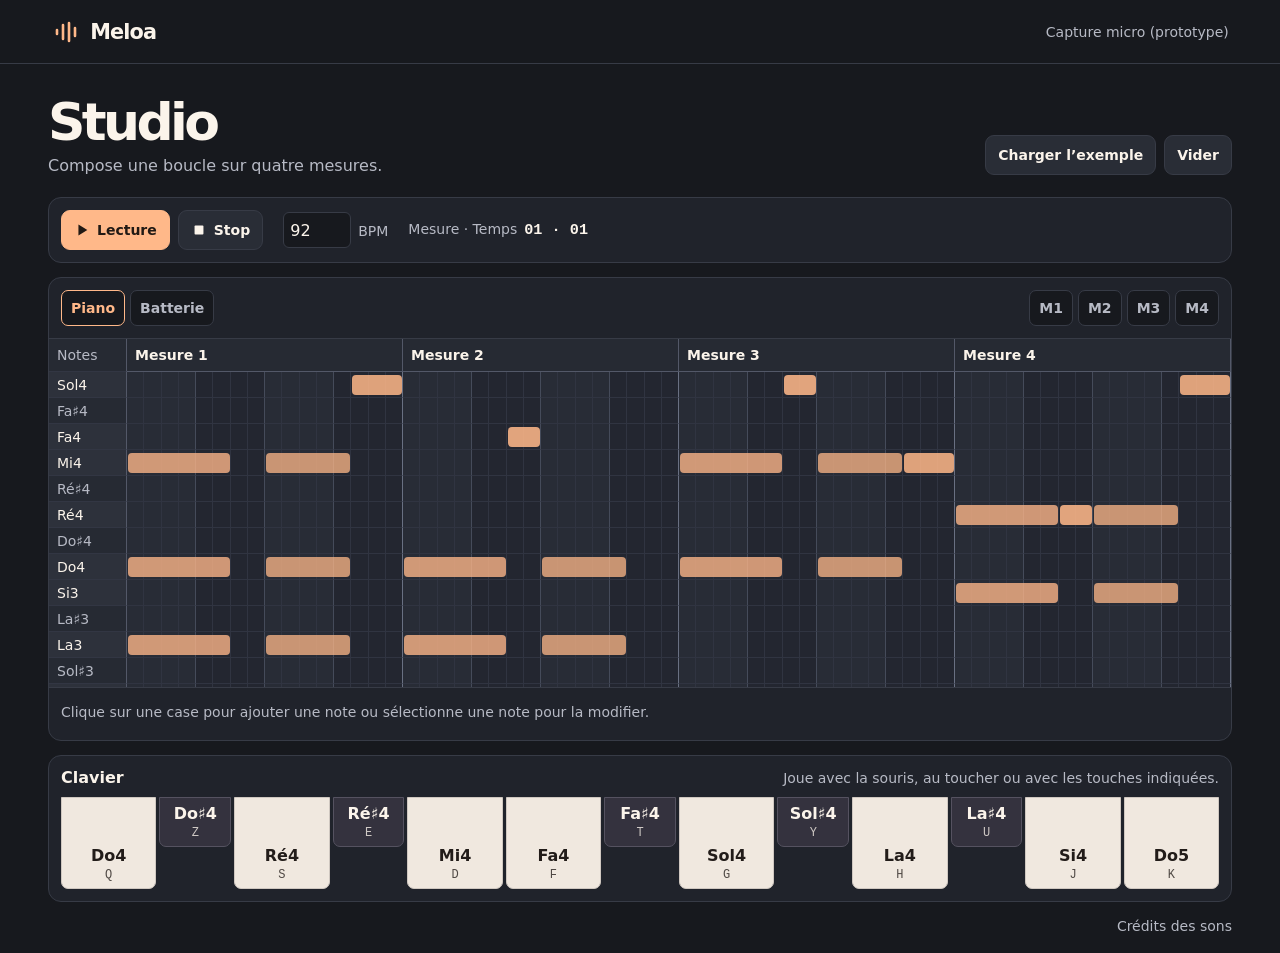
==== commit 09a494ba: "Build Meloa's sampled piano and drum studio" ====
--- a/index.html
+++ b/index.html
@@ -1,192 +1,100 @@
-<!DOCTYPE html>
+<!doctype html>
 <html lang="fr">
 <head>
-    <meta charset="UTF-8">
-    <meta name="viewport" content="width=device-width, initial-scale=1.0, maximum-scale=1.0, user-scalable=no">
-    <meta name="mobile-web-app-capable" content="yes">
-    <meta name="apple-mobile-web-app-capable" content="yes">
-    <meta name="apple-mobile-web-app-status-bar-style" content="black-translucent">
-    <meta name="theme-color" content="#2d3748">
-    <title>Meloa</title>
-    <link rel="stylesheet" href="style.css">
+  <meta charset="utf-8">
+  <meta name="viewport" content="width=device-width, initial-scale=1">
+  <meta name="theme-color" content="#17191e">
+  <meta name="description" content="Composez un motif sur quatre mesures avec un piano et une batterie échantillonnés.">
+  <title>Meloa — Studio</title>
+  <link rel="stylesheet" href="style.css">
 </head>
 <body>
-    <!-- Top Bar -->
-    <header class="top-bar">
-        <div class="logo">
-            <h1>🎵 Meloa</h1>
-        </div>
-        <button class="mobile-menu-btn" id="mobile-menu-btn">☰</button>
-        <div class="project-controls">
-            <input type="text" id="project-name" class="project-name-input" value="Mon Projet Beat" placeholder="Nom du projet">
-            <button id="save-project-btn" class="icon-btn" title="Sauvegarder">💾</button>
-            <button id="new-project-btn" class="icon-btn" title="Nouveau projet">📝</button>
-        </div>
+  <header class="topbar">
+    <div class="brand">
+      <svg class="brand-mark" viewBox="0 0 30 30" aria-hidden="true" fill="none">
+        <path d="M6 17v-4m6 9V8m6 16V6m6 13v-8" stroke="currentColor" stroke-width="2.6" stroke-linecap="round"/>
+      </svg>
+      <span>Meloa</span>
+    </div>
+    <nav aria-label="Meloa">
+      <a href="capture/">Capture micro <span>(prototype)</span></a>
+    </nav>
+  </header>
+
+  <main class="studio">
+    <header class="studio-header">
+      <div>
+        <h1>Studio</h1>
+        <p>Compose une boucle sur quatre mesures.</p>
+      </div>
+      <div class="pattern-actions">
+        <button type="button" id="load-example" class="secondary">Charger l’exemple</button>
+        <button type="button" id="clear-pattern" class="secondary">Vider</button>
+      </div>
     </header>
 
-    <!-- Main Layout -->
-    <div class="main-container">
-        
-        <!-- Sidebar -->
-        <aside class="sidebar" id="sidebar">
-            <button class="sidebar-close-btn" id="sidebar-close-btn">✕</button>
-            <div class="section">
-                <h3>🎤 Enregistrement</h3>
-                <div class="record-zone">
-                    <button id="record-btn" class="record-btn">
-                        <span class="icon">⏺</span>
-                        <span class="text">REC</span>
-                    </button>
-                    <div class="rec-timer" id="rec-timer">0:00</div>
-                </div>
-                
-                <div class="instrument-select">
-                    <label>Instrument:</label>
-                    <select id="instrument-select" class="styled-select">
-                        <option value="synth">🎹 Synthé</option>
-                        <option value="piano">🎹 Piano</option>
-                        <option value="guitar">🎸 Guitare</option>
-                        <option value="bass">🎸 Basse</option>
-                        <option value="drums">🥁 Drums</option>
-                        <option value="pad">🌊 Pad</option>
-                    </select>
-                </div>
-            </div>
+    <section class="transport" aria-label="Lecture">
+      <div class="transport-main">
+        <button type="button" id="play" class="play" aria-keyshortcuts="Space">
+          <svg viewBox="0 0 18 18" fill="currentColor" aria-hidden="true">
+            <path id="play-icon" d="M5 2.8 15 9 5 15.2Z"/>
+          </svg>
+          <span id="play-label">Lecture</span>
+        </button>
+        <button type="button" id="stop" class="secondary">
+          <svg viewBox="0 0 18 18" fill="currentColor" aria-hidden="true">
+            <rect x="4" y="4" width="10" height="10" rx="1"/>
+          </svg>
+          Stop
+        </button>
+      </div>
+      <label class="tempo">
+        <input type="number" id="tempo" min="55" max="210" value="92" inputmode="numeric" aria-label="Tempo en BPM">
+        <span>BPM</span>
+      </label>
+      <div class="position">
+        <span>Mesure · Temps</span>
+        <output id="position" aria-live="off">01 · 01</output>
+      </div>
+      <p id="status" class="status" role="status"></p>
+    </section>
 
-            <div class="section">
-                <h3>🎛️ Master</h3>
-                <div class="master-controls">
-                    <div class="control-group">
-                        <label>Tempo: <span id="master-tempo-display">120</span> BPM</label>
-                        <input type="range" id="master-tempo" min="60" max="200" value="120" class="slider">
-                    </div>
-                    <div class="control-group">
-                        <label>Volume: <span id="master-volume-display">80</span>%</label>
-                        <input type="range" id="master-volume" min="0" max="100" value="80" class="slider">
-                    </div>
-                </div>
-            </div>
+    <section class="editor" aria-label="Éditeur de séquence">
+      <header class="editor-toolbar">
+        <div class="tabs" role="tablist" aria-label="Instrument">
+          <button role="tab" id="piano-tab" type="button" aria-selected="true" aria-controls="instrument-panel" data-mode="piano">Piano</button>
+          <button role="tab" id="drums-tab" type="button" aria-selected="false" aria-controls="instrument-panel" tabindex="-1" data-mode="drums">Batterie</button>
+        </div>
+        <div id="measure-nav" class="measure-nav" aria-label="Aller à une mesure"></div>
+      </header>
 
-            <div class="section">
-                <h3>📊 Infos Projet</h3>
-                <div class="project-info">
-                    <div class="info-item">
-                        <span class="label">Tracks:</span>
-                        <span id="track-count" class="value">0</span>
-                    </div>
-                    <div class="info-item">
-                        <span class="label">Durée:</span>
-                        <span id="total-duration" class="value">0:00</span>
-                    </div>
-                </div>
-            </div>
-        </aside>
+      <div id="instrument-panel" role="tabpanel" aria-labelledby="piano-tab">
+        <div class="grid-scroll" id="grid-scroll">
+          <div class="grid" id="grid" data-mode="piano"></div>
+        </div>
+        <div class="editor-footer">
+          <p id="edit-help">Clique sur une case pour ajouter une note ou sélectionne une note pour la modifier.</p>
+          <form id="note-settings" class="note-settings" hidden>
+            <label>Départ <input aria-label="Pas de départ" type="number" id="note-step" min="1" max="64" inputmode="numeric"></label>
+            <label>Durée <input aria-label="Durée en pas" type="number" id="note-length" min="1" max="64" inputmode="numeric"></label>
+            <label id="pitch-setting">Note <select id="note-pitch" aria-label="Hauteur de la note"></select></label>
+            <label>Force <input aria-label="Force de frappe" type="range" id="note-velocity" min="20" max="100"></label>
+            <button type="button" id="delete-note" class="secondary">Supprimer</button>
+          </form>
+        </div>
+      </div>
+    </section>
 
-        <!-- Main Area -->
-        <main class="workspace">
-            
-            <!-- Transport Bar -->
-            <div class="transport-bar">
-                <div class="transport-controls">
-                    <button id="play-btn" class="transport-btn play" title="Lecture">
-                        <span class="icon">▶</span>
-                    </button>
-                    <button id="stop-btn" class="transport-btn stop" title="Stop">
-                        <span class="icon">⏹</span>
-                    </button>
-                    <button id="loop-btn" class="transport-btn loop active" title="Boucle">
-                        <span class="icon">🔁</span>
-                    </button>
-                </div>
-                
-                <div class="playhead-info">
-                    <div class="time-display">
-                        <span id="current-time">0:00</span>
-                        <span class="separator">/</span>
-                        <span id="total-time">0:00</span>
-                    </div>
-                </div>
+    <section class="keyboard-panel" id="keyboard-panel" aria-label="Clavier de piano">
+      <div class="keyboard-heading">
+        <h2>Clavier</h2>
+        <p>Joue avec la souris, au toucher ou avec les touches indiquées.</p>
+      </div>
+      <div id="keyboard" class="keyboard"></div>
+    </section>
+    <footer class="credits"><a href="assets/credits.txt">Crédits des sons</a></footer>
+  </main>
 
-                <div class="zoom-controls">
-                    <button id="zoom-out-btn" class="zoom-btn" title="Zoom arrière">−</button>
-                    <span id="zoom-level">100%</span>
-                    <button id="zoom-in-btn" class="zoom-btn" title="Zoom avant">+</button>
-                </div>
-            </div>
-
-            <!-- Timeline -->
-            <div class="timeline-container">
-                <div class="timeline-ruler" id="timeline-ruler"></div>
-                <canvas id="playhead-canvas" class="playhead-canvas"></canvas>
-            </div>
-
-            <!-- Tracks Area -->
-            <div class="tracks-container" id="tracks-container">
-                <div class="empty-state">
-                    <div class="empty-icon">🎵</div>
-                    <h2>Aucune track</h2>
-                    <p>Cliquez sur REC pour enregistrer votre première track</p>
-                </div>
-            </div>
-
-        </main>
-    </div>
-
-    <!-- Track Editor Modal -->
-    <div id="track-editor-modal" class="modal">
-        <div class="modal-content">
-            <div class="modal-header">
-                <h2>✏️ Éditer Track <span id="editor-track-name"></span></h2>
-                <button class="close-modal" id="close-editor">×</button>
-            </div>
-            <div class="modal-body">
-                <div class="editor-section">
-                    <h3>🎚️ Paramètres Audio</h3>
-                    <div class="editor-controls">
-                        <div class="editor-control">
-                            <label>Pitch: <span id="pitch-value">0</span> demi-tons</label>
-                            <input type="range" id="pitch-slider" min="-12" max="12" value="0" step="1">
-                        </div>
-                        <div class="editor-control">
-                            <label>Vitesse: <span id="speed-value">100</span>%</label>
-                            <input type="range" id="speed-slider" min="50" max="200" value="100" step="5">
-                        </div>
-                        <div class="editor-control">
-                            <label>Volume: <span id="track-volume-value">100</span>%</label>
-                            <input type="range" id="track-volume-slider" min="0" max="150" value="100" step="5">
-                        </div>
-                    </div>
-                </div>
-
-                <div class="editor-section">
-                    <h3>🎨 Effets</h3>
-                    <div class="editor-controls">
-                        <div class="editor-control">
-                            <label>
-                                <input type="checkbox" id="reverse-checkbox">
-                                Reverse (inverser)
-                            </label>
-                        </div>
-                        <div class="editor-control">
-                            <label>Pan: <span id="pan-value">0</span></label>
-                            <input type="range" id="pan-slider" min="-100" max="100" value="0" step="10">
-                            <div class="pan-labels">
-                                <span>L</span>
-                                <span>C</span>
-                                <span>R</span>
-                            </div>
-                        </div>
-                    </div>
-                </div>
-
-                <div class="editor-actions">
-                    <button id="apply-changes-btn" class="btn-primary">✓ Appliquer</button>
-                    <button id="reset-changes-btn" class="btn-secondary">↺ Réinitialiser</button>
-                </div>
-            </div>
-        </div>
-    </div>
-
-    <script src="script.js"></script>
+  <script type="module" src="studio.js"></script>
 </body>
 </html>
--- a/style.css
+++ b/style.css
@@ -1,921 +1,224 @@
-/* ===== RESET ===== */
-* {
-margin: 0;
-padding: 0;
-box-sizing: border-box;
-}
-
 :root {
---gold: #d4af37;
---gold-light: #f4d03f;
---gold-dark: #b8860b;
---metal: #4a5568;
---metal-light: #718096;
---metal-dark: #2d3748;
---metal-darker: #1a202c;
---purple: #6a1b9a;
---purple-light: #8e24aa;
---success: #10b981;
---error: #ef4444;
---info: #3b82f6;
---white: #ffffff;
---black: #000000;
-}
-
-body {
-font-family: 'Segoe UI', Tahoma, Geneva, Verdana, sans-serif;
-background: var(--metal-darker);
-color: var(--white);
-overflow: hidden;
-height: 100vh;
-}
-
-/* ===== TOP BAR ===== */
-.top-bar {
-background: linear-gradient(135deg, var(--metal-dark), var(--metal));
-border-bottom: 2px solid var(--gold);
-padding: 0.8rem 1.5rem;
-display: flex;
-justify-content: space-between;
-align-items: center;
-box-shadow: 0 4px 12px rgba(0, 0, 0, 0.5);
-}
-
-.logo h1 {
-font-size: 1.5rem;
-font-weight: 300;
-letter-spacing: 2px;
-background: linear-gradient(90deg, var(--gold-light), var(--gold));
--webkit-background-clip: text;
-background-clip: text;
--webkit-text-fill-color: transparent;
-}
-
-.project-controls {
-display: flex;
-gap: 0.5rem;
-align-items: center;
-}
-
-.project-name-input {
-background: rgba(0, 0, 0, 0.3);
-border: 1px solid var(--metal-light);
-color: var(--white);
-padding: 0.5rem 1rem;
-border-radius: 8px;
-font-size: 1rem;
-min-width: 200px;
-}
-
-.icon-btn {
-background: var(--metal);
-border: 1px solid var(--gold);
-color: var(--white);
-padding: 0.5rem 1rem;
-border-radius: 8px;
-cursor: pointer;
-font-size: 1.2rem;
-transition: all 0.3s ease;
-}
-
-.icon-btn:hover {
-background: var(--gold-dark);
-transform: translateY(-2px);
-}
-
-/* ===== MAIN LAYOUT ===== */
-.main-container {
-display: flex;
-height: calc(100vh - 60px);
-}
-
-/* ===== SIDEBAR ===== */
-.sidebar {
-width: 280px;
-background: linear-gradient(180deg, var(--metal-dark), var(--metal-darker));
-border-right: 2px solid var(--gold);
-padding: 1rem;
-overflow-y: auto;
-display: flex;
-flex-direction: column;
-gap: 1.5rem;
-}
-
-.section {
-background: rgba(0, 0, 0, 0.3);
-border: 1px solid var(--metal-light);
-border-radius: 12px;
-padding: 1rem;
-}
-
-.section h3 {
-color: var(--gold-light);
-font-size: 1rem;
-font-weight: 500;
-margin-bottom: 1rem;
-letter-spacing: 1px;
-}
-
-/* Record Zone */
-.record-zone {
-display: flex;
-flex-direction: column;
-align-items: center;
-gap: 1rem;
-}
-
-.record-btn {
-width: 100%;
-background: linear-gradient(135deg, var(--error), #dc2626);
-border: 2px solid #fca5a5;
-color: var(--white);
-padding: 1rem;
-border-radius: 12px;
-font-size: 1.1rem;
-font-weight: 600;
-cursor: pointer;
-display: flex;
-align-items: center;
-justify-content: center;
-gap: 0.5rem;
-transition: all 0.3s ease;
-}
-
-.record-btn:hover {
-transform: scale(1.05);
-box-shadow: 0 0 20px var(--error);
-}
-
-.record-btn.recording {
-animation: recordPulse 1s infinite;
-}
-
-@keyframes recordPulse {
-0%, 100% { opacity: 1; }
-50% { opacity: 0.7; }
-}
-
-.rec-timer {
-font-size: 1.3rem;
-font-weight: 300;
-color: var(--gold-light);
-font-variant-numeric: tabular-nums;
-}
-
-/* Instrument Select */
-.instrument-select {
-margin-top: 1rem;
-}
-
-.instrument-select label {
-display: block;
-color: var(--metal-light);
-font-size: 0.9rem;
-margin-bottom: 0.5rem;
-}
-
-.styled-select {
-width: 100%;
-background: var(--metal);
-border: 1px solid var(--gold);
-color: var(--white);
-padding: 0.7rem;
-border-radius: 8px;
-font-size: 1rem;
-cursor: pointer;
-}
-
-/* Master Controls */
-.master-controls {
-display: flex;
-flex-direction: column;
-gap: 1rem;
-}
-
-.control-group {
-display: flex;
-flex-direction: column;
-gap: 0.5rem;
-}
-
-.control-group label {
-color: var(--metal-light);
-font-size: 0.9rem;
-display: flex;
-justify-content: space-between;
-}
-
-.control-group label span {
-color: var(--gold-light);
-font-weight: 600;
-}
-
-.slider {
-width: 100%;
-height: 6px;
-border-radius: 5px;
-background: linear-gradient(90deg, var(--metal), var(--gold));
-outline: none;
--webkit-appearance: none;
-}
-
-.slider::-webkit-slider-thumb {
--webkit-appearance: none;
-width: 16px;
-height: 16px;
-border-radius: 50%;
-background: var(--gold);
-cursor: pointer;
-box-shadow: 0 0 8px var(--gold);
-}
-
-.slider::-moz-range-thumb {
-width: 16px;
-height: 16px;
-border-radius: 50%;
-background: var(--gold);
-cursor: pointer;
-box-shadow: 0 0 8px var(--gold);
-border: none;
-}
-
-/* Project Info */
-.project-info {
-display: flex;
-flex-direction: column;
-gap: 0.8rem;
-}
-
-.info-item {
-display: flex;
-justify-content: space-between;
-padding: 0.5rem;
-background: rgba(0, 0, 0, 0.2);
-border-radius: 6px;
-}
-
-.info-item .label {
-color: var(--metal-light);
-}
-
-.info-item .value {
-color: var(--gold-light);
-font-weight: 600;
-}
-
-/* ===== WORKSPACE ===== */
-.workspace {
-flex: 1;
-display: flex;
-flex-direction: column;
-background: var(--metal-darker);
-overflow: hidden;
-}
-
-/* Transport Bar */
-.transport-bar {
-background: linear-gradient(135deg, var(--metal-dark), var(--metal));
-border-bottom: 1px solid var(--gold);
-padding: 1rem;
-display: flex;
-justify-content: space-between;
-align-items: center;
-gap: 2rem;
-}
-
-.transport-controls {
-display: flex;
-gap: 0.5rem;
-}
-
-.transport-btn {
-width: 50px;
-height: 50px;
-border-radius: 50%;
-border: 2px solid var(--metal-light);
-background: var(--metal);
-color: var(--white);
-font-size: 1.3rem;
-cursor: pointer;
-display: flex;
-align-items: center;
-justify-content: center;
-transition: all 0.3s ease;
-}
-
-.transport-btn:hover {
-transform: scale(1.1);
-border-color: var(--gold);
-}
-
-.transport-btn.play:hover {
-background: var(--success);
-}
-
-.transport-btn.stop:hover {
-background: var(--error);
-}
-
-.transport-btn.loop.active {
-background: var(--info);
-border-color: var(--info);
-}
-
-.playhead-info {
-flex: 1;
-display: flex;
-justify-content: center;
-}
-
-.time-display {
-font-size: 1.5rem;
-font-weight: 300;
-color: var(--gold-light);
-font-variant-numeric: tabular-nums;
-}
-
-.time-display .separator {
-color: var(--metal-light);
-margin: 0 0.5rem;
-}
-
-.zoom-controls {
-display: flex;
-align-items: center;
-gap: 0.8rem;
-}
-
-.zoom-btn {
-width: 35px;
-height: 35px;
-border-radius: 6px;
-border: 1px solid var(--metal-light);
-background: var(--metal);
-color: var(--white);
-font-size: 1.2rem;
-cursor: pointer;
-transition: all 0.3s ease;
-}
-
-.zoom-btn:hover {
-background: var(--gold-dark);
-}
-
-#zoom-level {
-color: var(--gold-light);
-font-weight: 600;
-min-width: 50px;
-text-align: center;
-}
-
-/* Timeline */
-.timeline-container {
-position: relative;
-background: rgba(0, 0, 0, 0.3);
-border-bottom: 1px solid var(--metal);
-height: 40px;
-}
-
-.timeline-ruler {
-height: 100%;
-display: flex;
-position: relative;
-padding: 0 1rem;
-}
-
-.time-marker {
-position: absolute;
-top: 0;
-color: var(--metal-light);
-font-size: 0.8rem;
-padding: 0.5rem 0.3rem;
-border-left: 1px solid var(--metal-light);
-}
-
-.playhead-canvas {
-position: absolute;
-top: 0;
-left: 0;
-width: 100%;
-height: 100%;
-pointer-events: none;
-}
-
-/* Tracks Container */
-.tracks-container {
-flex: 1;
-overflow-y: auto;
-padding: 1rem;
-}
-
-.empty-state {
-display: flex;
-flex-direction: column;
-align-items: center;
-justify-content: center;
-height: 100%;
-color: var(--metal-light);
-}
-
-.empty-icon {
-font-size: 4rem;
-margin-bottom: 1rem;
-}
-
-.empty-state h2 {
-color: var(--gold-light);
-font-weight: 300;
-margin-bottom: 0.5rem;
-}
-
-/* Track */
-.track {
-background: linear-gradient(135deg, rgba(74, 85, 104, 0.4), rgba(45, 55, 72, 0.4));
-border: 1px solid var(--gold);
-border-radius: 12px;
-margin-bottom: 1rem;
-overflow: hidden;
-transition: all 0.3s ease;
-}
-
-.track:hover {
-box-shadow: 0 4px 20px rgba(212, 175, 55, 0.3);
-}
-
-.track-header {
-background: rgba(0, 0, 0, 0.3);
-padding: 1rem;
-display: flex;
-justify-content: space-between;
-align-items: center;
-border-bottom: 1px solid var(--metal);
-}
-
-.track-info {
-display: flex;
-align-items: center;
-gap: 1rem;
-}
-
-.track-number {
-background: var(--gold);
-color: var(--black);
-width: 40px;
-height: 40px;
-border-radius: 50%;
-display: flex;
-align-items: center;
-justify-content: center;
-font-weight: 600;
-font-size: 1.1rem;
-}
-
-.track-details h4 {
-color: var(--gold-light);
-font-size: 1.1rem;
-font-weight: 500;
-}
-
-.track-meta {
-color: var(--metal-light);
-font-size: 0.9rem;
-margin-top: 0.3rem;
-}
-
-.track-controls {
-display: flex;
-gap: 0.5rem;
-}
-
-.track-btn {
-background: var(--metal);
-border: 1px solid var(--metal-light);
-color: var(--white);
-padding: 0.5rem 1rem;
-border-radius: 8px;
-cursor: pointer;
-font-size: 0.9rem;
-transition: all 0.3s ease;
-}
-
-.track-btn:hover {
-background: var(--gold-dark);
-border-color: var(--gold);
-}
-
-.track-btn.solo {
-border-color: var(--info);
-}
-
-.track-btn.solo.active {
-background: var(--info);
-}
-
-.track-btn.mute {
-border-color: var(--error);
-}
-
-.track-btn.mute.active {
-background: var(--error);
-}
-
-.track-btn.edit {
-border-color: var(--gold);
-}
-
-.track-btn.delete {
-border-color: var(--error);
-}
-
-.track-btn.delete:hover {
-background: var(--error);
-}
-
-/* Track Content */
-.track-content {
-padding: 1rem;
-position: relative;
-}
-
-.track-waveform {
-width: 100%;
-height: 80px;
-background: rgba(0, 0, 0, 0.5);
-border-radius: 8px;
-position: relative;
-overflow: hidden;
-}
-
-.waveform-canvas {
-width: 100%;
-height: 100%;
-}
-
-.track-timeline {
-display: flex;
-align-items: center;
-gap: 1rem;
-margin-top: 0.8rem;
-}
-
-.track-progress {
-flex: 1;
-height: 6px;
-background: var(--metal);
-border-radius: 3px;
-position: relative;
-overflow: hidden;
-}
-
-.track-progress-bar {
-height: 100%;
-background: linear-gradient(90deg, var(--gold-dark), var(--gold-light));
-width: 0%;
-transition: width 0.1s linear;
-}
-
-.track-time {
-color: var(--metal-light);
-font-size: 0.9rem;
-font-variant-numeric: tabular-nums;
-}
-
-/* ===== MODAL ===== */
-.modal {
-display: none;
-position: fixed;
-top: 0;
-left: 0;
-right: 0;
-bottom: 0;
-background: rgba(0, 0, 0, 0.8);
-z-index: 1000;
-align-items: center;
-justify-content: center;
-}
-
-.modal.open {
-display: flex;
-}
-
-.modal-content {
-background: linear-gradient(135deg, var(--metal-dark), var(--metal));
-border: 2px solid var(--gold);
-border-radius: 16px;
-width: 90%;
-max-width: 600px;
-max-height: 80vh;
-overflow: hidden;
-display: flex;
-flex-direction: column;
-}
-
-.modal-header {
-background: rgba(0, 0, 0, 0.3);
-padding: 1.5rem;
-border-bottom: 1px solid var(--gold);
-display: flex;
-justify-content: space-between;
-align-items: center;
-}
-
-.modal-header h2 {
-color: var(--gold-light);
-font-size: 1.3rem;
-font-weight: 500;
-}
-
-.close-modal {
-background: none;
-border: none;
-color: var(--white);
-font-size: 2rem;
-cursor: pointer;
-width: 40px;
-height: 40px;
-display: flex;
-align-items: center;
-justify-content: center;
-border-radius: 50%;
-transition: all 0.3s ease;
-}
-
-.close-modal:hover {
-background: var(--error);
-}
-
-.modal-body {
-padding: 1.5rem;
-overflow-y: auto;
-}
-
-.editor-section {
-margin-bottom: 2rem;
-}
-
-.editor-section h3 {
-color: var(--gold-light);
-font-size: 1.1rem;
-margin-bottom: 1rem;
-}
-
-.editor-controls {
-display: flex;
-flex-direction: column;
-gap: 1.5rem;
-}
-
-.editor-control {
-display: flex;
-flex-direction: column;
-gap: 0.5rem;
-}
-
-.editor-control label {
-color: var(--white);
-font-size: 0.95rem;
-display: flex;
-justify-content: space-between;
-}
-
-.editor-control label span {
-color: var(--gold-light);
-font-weight: 600;
-}
-
-.pan-labels {
-display: flex;
-justify-content: space-between;
-color: var(--metal-light);
-font-size: 0.8rem;
-margin-top: 0.3rem;
-}
-
-.editor-actions {
-display: flex;
-gap: 1rem;
-margin-top: 2rem;
-}
-
-.btn-primary,
-.btn-secondary {
-flex: 1;
-padding: 1rem;
-border-radius: 10px;
-font-size: 1rem;
-font-weight: 600;
-cursor: pointer;
-transition: all 0.3s ease;
-}
-
-.btn-primary {
-background: linear-gradient(135deg, var(--success), #059669);
-border: 2px solid var(--success);
-color: var(--white);
-}
-
-.btn-primary:hover {
-transform: translateY(-2px);
-box-shadow: 0 4px 15px rgba(16, 185, 129, 0.5);
-}
-
-.btn-secondary {
-background: var(--metal);
-border: 2px solid var(--metal-light);
-color: var(--white);
-}
-
-.btn-secondary:hover {
-background: var(--metal-light);
-}
-
-/* ===== RESPONSIVE ===== */
-@media (max-width: 768px) {
-.sidebar {
-    width: 100%;
-    max-height: 40vh;
-}
-
-.main-container {
-    flex-direction: column;
-}
-
-.transport-bar {
-    flex-wrap: wrap;
-    gap: 1rem;
-}
-
-.modal-content {
-    width: 95%;
-}
-}
-
-/* ===== SCROLLBAR ===== */
-::-webkit-scrollbar {
-width: 8px;
-height: 8px;
-}
-
-::-webkit-scrollbar-track {
-background: var(--metal-darker);
-}
-
-::-webkit-scrollbar-thumb {
-background: var(--gold-dark);
-border-radius: 4px;
-}
-
-::-webkit-scrollbar-thumb:hover {
-background: var(--gold);
-}
-
-/* ===========================
-📱 MOBILE ADAPTATION
-=========================== */
-@media (max-width: 768px) {
-
-body {
-    overflow: hidden;
-}
-
-/* --- Top Bar --- */
-.top-bar {
-    padding: 0.6rem 1rem;
-}
-
-.logo h1 {
-    font-size: 1.2rem;
-}
-
-.project-controls {
-    display: none; /* trop dense pour mobile */
-}
-
-.mobile-menu-btn {
-    background: var(--metal);
-    border: 1px solid var(--gold);
-    color: var(--white);
-    font-size: 1.5rem;
-    padding: 0.4rem 0.7rem;
-    border-radius: 8px;
-    cursor: pointer;
-}
-
-/* --- Layout --- */
-.main-container {
-    flex-direction: column;
-    height: calc(100vh - 50px);
-}
-
-@media (max-width: 768px) {
-
-/* ===== Overlay plein écran ===== */
-.sidebar {
-    position: fixed;
-    inset: 0; /* équivalent top:0 left:0 right:0 bottom:0 */
-    width: 100vw;
-    height: 100vh;
-    z-index: 3000;
-
-    background: linear-gradient(
-        160deg,
-        rgba(20, 20, 25, 0.98),
-        rgba(40, 40, 50, 0.98)
-    );
-
-    transform: translateX(-100%);
-    transition: transform 0.35s ease;
-    padding: 1.5rem;
-
-    overflow-y: auto;
-}
-
-.sidebar.open {
-    transform: translateX(0);
-}
-
-/* ===== Bouton fermer ===== */
-.sidebar-close-btn {
-    position: absolute;
-    top: 1rem;
-    right: 1rem;
-
-    background: none;
-    border: 1px solid var(--gold);
-    color: var(--white);
-
-    font-size: 1.4rem;
-    padding: 0.4rem 0.7rem;
-    border-radius: 10px;
-    cursor: pointer;
-}
-
-/* ===== Empêche le scroll du body ===== */
-body.sidebar-open {
-    overflow: hidden;
-}
-}
-
-
-/* --- Workspace plein écran --- */
-.workspace {
-    flex: 1;
-    overflow: hidden;
-}
-
-/* --- Transport bar compacte --- */
-.transport-bar {
-    padding: 0.6rem;
-    gap: 0.8rem;
-}
-
-.transport-btn {
-    width: 42px;
-    height: 42px;
-    font-size: 1.1rem;
-}
-
-.time-display {
-    font-size: 1.2rem;
-}
-
-.zoom-controls {
-    display: none; /* trop petit sur mobile */
-}
-
-/* --- Tracks --- */
-.tracks-container {
-    padding: 0.6rem;
-}
-
-.track-header {
-    flex-direction: column;
-    align-items: flex-start;
-    gap: 0.8rem;
-}
-
-.track-controls {
-    width: 100%;
-    justify-content: space-between;
-}
-
-.track-btn {
-    flex: 1;
-    text-align: center;
-    padding: 0.6rem;
-    font-size: 1rem;
-}
-
-/* --- Modal plein écran --- */
-.modal-content {
-    width: 100%;
-    height: 100%;
-    max-width: none;
-    max-height: none;
-    border-radius: 0;
-}
-
-.modal-body {
-    padding: 1rem;
-}
-}
+  color-scheme: dark;
+  --page: #17191e;
+  --surface: #20232b;
+  --raised: #292d36;
+  --line: #373b46;
+  --text: #fbf4eb;
+  --muted: #b7bac5;
+  --piano: #ffb889;
+  --drums: #91dfcc;
+  --accent: var(--piano);
+  --label-width: 78px;
+  font-family: "Segoe UI", system-ui, sans-serif;
+}
+* { box-sizing: border-box; }
+body { margin: 0; background: var(--page); color: var(--text); }
+button, input, select { font: inherit; }
+button, a { -webkit-tap-highlight-color: transparent; }
+button { cursor: pointer; }
+button:disabled { cursor: wait; opacity: .6; }
+a { color: inherit; }
+:focus-visible { outline: 2px solid var(--accent); outline-offset: 3px; }
+[hidden] { display: none !important; }
+.topbar {
+  display: flex;
+  align-items: center;
+  justify-content: space-between;
+  min-height: 64px;
+  padding: 0 clamp(16px, 4vw, 56px);
+  border-bottom: 1px solid var(--line);
+}
+.brand { display: flex; gap: 9px; align-items: center; font-size: 1.3rem; font-weight: 750; letter-spacing: -.04em; }
+.brand-mark { width: 30px; height: 30px; color: var(--piano); }
+.topbar a, .credits a { text-decoration: none; font-size: .875rem; color: var(--muted); }
+.topbar a:hover, .credits a:hover { color: var(--text); text-decoration: underline; }
+.studio { width: min(100%, 1440px); margin: auto; padding: clamp(20px, 3vw, 32px) clamp(12px, 4vw, 48px) 18px; }
+.studio-header { display: flex; align-items: end; justify-content: space-between; flex-wrap: wrap; gap: 16px; margin-bottom: 22px; }
+h1 { margin: 0; font-size: clamp(2.4rem, 5vw, 3.25rem); letter-spacing: -.07em; line-height: 1; }
+.studio-header p, .keyboard-heading p { margin: 8px 0 0; color: var(--muted); }
+.pattern-actions, .transport-main { display: flex; gap: 8px; }
+.secondary, .play {
+  display: inline-flex;
+  justify-content: center;
+  align-items: center;
+  gap: 7px;
+  border: 1px solid var(--line);
+  border-radius: 9px;
+  padding: 8px 12px;
+  min-height: 40px;
+  background: var(--raised);
+  color: var(--text);
+  font-size: .875rem;
+  font-weight: 600;
+}
+.secondary:hover { background: #343945; }
+.play { color: #211914; background: var(--piano); border-color: var(--piano); min-width: 99px; }
+.play:hover { background: #ffcca9; }
+.transport button svg { width: 16px; height: 16px; flex: none; }
+.transport {
+  display: flex;
+  align-items: center;
+  gap: clamp(8px, 2vw, 20px);
+  flex-wrap: wrap;
+  min-height: 64px;
+  padding: 12px;
+  border: 1px solid var(--line);
+  border-radius: 13px;
+  background: var(--surface);
+  margin-bottom: 14px;
+}
+.tempo, .position { display: flex; align-items: baseline; gap: 7px; }
+.tempo input, .note-settings input[type="number"], .note-settings select {
+  min-height: 36px;
+  width: 4.25rem;
+  border: 1px solid var(--line);
+  border-radius: 6px;
+  color: var(--text);
+  background: var(--page);
+  padding: 3px 6px;
+  font-variant-numeric: tabular-nums;
+}
+.tempo span, .position span, .status { color: var(--muted); font-size: .875rem; }
+.position output { font: 650 .95rem ui-monospace, monospace; white-space: nowrap; }
+.status { margin: 0; }
+.status:empty { display: none; }
+.editor, .keyboard-panel { background: var(--surface); border: 1px solid var(--line); border-radius: 13px; }
+.editor-toolbar, .editor-footer, .keyboard-panel { padding: 12px; }
+.editor-toolbar, .keyboard-heading {
+  display: flex;
+  align-items: center;
+  justify-content: space-between;
+  flex-wrap: wrap;
+  gap: 8px;
+}
+.tabs, .measure-nav { display: flex; gap: 5px; }
+.tabs button, .measure-nav button {
+  border: 1px solid var(--line);
+  border-radius: 7px;
+  color: var(--muted);
+  background: var(--page);
+  min-width: 36px;
+  min-height: 36px;
+  padding: 5px 9px;
+  font-size: .875rem;
+  font-weight: 650;
+}
+.tabs button[aria-selected="true"] { color: var(--piano); border-color: currentColor; }
+.tabs #drums-tab[aria-selected="true"] { color: var(--drums); }
+.tabs button:hover, .measure-nav button:hover { background: var(--raised); }
+.grid-scroll { overflow: auto; max-height: 350px; border-block: 1px solid var(--line); }
+.grid {
+  position: relative;
+  min-width: calc(var(--label-width) + 64 * 16px);
+  isolation: isolate;
+  --playhead: 0;
+}
+.grid[data-mode="drums"] { --accent: var(--drums); }
+.grid-header, .grid-row { display: grid; grid-template-columns: var(--label-width) 1fr; }
+.grid-header { position: sticky; top: 0; z-index: 5; }
+.grid-row { min-height: 26px; }
+.grid[data-mode="drums"] .grid-row { min-height: 55px; }
+.grid-label {
+  position: sticky;
+  left: 0;
+  z-index: 4;
+  display: flex;
+  align-items: center;
+  padding: 4px 8px;
+  text-align: left;
+  color: var(--muted);
+  background: #262a33;
+  border: 0;
+  border-right: 1px solid #535868;
+  border-bottom: 1px solid #323643;
+  font-size: .875rem;
+}
+button.grid-label:hover { color: var(--accent); }
+.grid-label:focus-visible, .step:focus-visible { outline-offset: -2px; }
+.grid-label.is-natural { color: var(--text); background: #2d313b; }
+.measures, .steps { display: grid; }
+.measures { grid-template-columns: repeat(4, 1fr); background: #262a33; }
+.measures span {
+  border-right: 1px solid #535868;
+  border-bottom: 1px solid #535868;
+  font-size: .875rem;
+  font-weight: 650;
+  padding: 8px;
+}
+.steps { grid-template-columns: repeat(64, minmax(0, 1fr)); grid-template-rows: 1fr; }
+.step {
+  min-width: 0;
+  padding: 0;
+  grid-row: 1;
+  background: #232630;
+  border: 0;
+  border-right: 1px solid #303441;
+  border-bottom: 1px solid #303441;
+}
+.step:nth-child(8n + 1), .step:nth-child(8n + 2), .step:nth-child(8n + 3), .step:nth-child(8n + 4) { background: #282c36; }
+.step:nth-child(4n) { border-right-color: #454b5a; }
+.step:nth-child(16n) { border-right-color: #697082; }
+.step:hover { background: #3e4351; }
+.step:focus-visible { z-index: 2; }
+.note-block {
+  z-index: 1;
+  grid-row: 1;
+  border-radius: 4px;
+  margin: 3px 1px;
+  background: var(--accent);
+  pointer-events: none;
+}
+.note-block.is-selected { box-shadow: inset 0 0 0 2px #fff; }
+.playhead {
+  display: none;
+  position: absolute;
+  z-index: 3;
+  top: 34px;
+  bottom: 0;
+  left: calc(var(--label-width) + (100% - var(--label-width)) * var(--playhead));
+  width: 2px;
+  background: #fff2e5;
+  pointer-events: none;
+}
+.grid.is-running .playhead { display: block; }
+.editor-footer { min-height: 52px; }
+.editor-footer p { margin: 4px 0; color: var(--muted); font-size: .875rem; }
+.note-settings { display: flex; flex-wrap: wrap; gap: 10px 14px; align-items: center; margin-top: 10px; }
+.note-settings label { display: flex; align-items: center; gap: 6px; font-size: .875rem; }
+.note-settings input[type="range"] { width: 85px; accent-color: var(--piano); }
+.keyboard-panel { margin-top: 14px; }
+.keyboard-heading { align-items: baseline; }
+.keyboard-heading h2 { margin: 0; font-size: 1rem; }
+.keyboard-heading p { margin: 0; font-size: .875rem; }
+.keyboard { display: flex; gap: 3px; min-height: 92px; margin-top: 10px; }
+.key {
+  flex: 1;
+  display: flex;
+  flex-direction: column;
+  align-items: center;
+  justify-content: flex-end;
+  gap: 3px;
+  border: 1px solid #cfc7c0;
+  border-radius: 0 0 7px 7px;
+  padding: 6px 0;
+  background: #f0e8df;
+  color: #221c19;
+  min-width: 0;
+  font-weight: 700;
+}
+.key.is-black { flex: .75; min-height: 70%; align-self: flex-start; border-color: #555260; background: #34323e; color: var(--text); }
+.key kbd { font: .75rem ui-monospace, monospace; opacity: .78; }
+.key.is-active, .key:hover { background: var(--piano); border-color: var(--piano); color: #211914; }
+.credits { margin-top: 14px; text-align: right; }
+@media (max-width: 640px) {
+  :root { --label-width: 65px; }
+  .topbar a span { display: none; }
+  .transport { gap: 9px; }
+  .position span { display: none; }
+  .grid { min-width: calc(var(--label-width) + 64 * 26px); }
+  .grid-scroll { max-height: 330px; }
+  .grid-row { min-height: 33px; }
+  .keyboard { min-height: 73px; }
+  .key { font-size: .75rem; }
+}
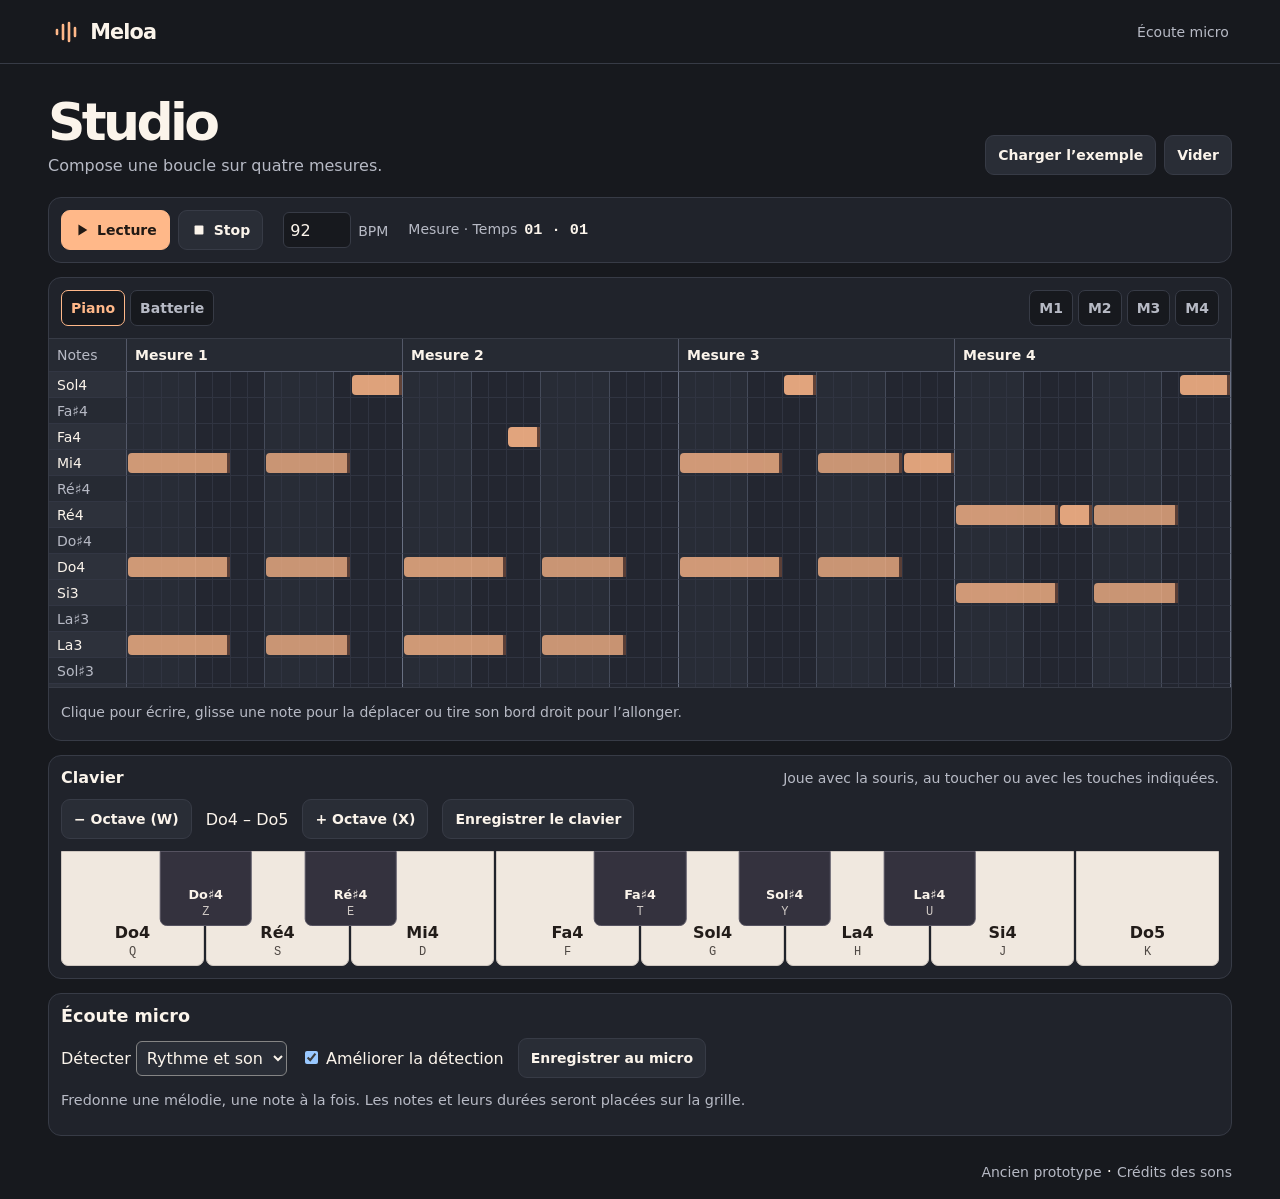
==== commit fb712c4e: "Record keyboard and microphone performances into the editable piano roll" ====
--- a/index.html
+++ b/index.html
@@ -17,7 +17,7 @@
       <span>Meloa</span>
     </div>
     <nav aria-label="Meloa">
-      <a href="capture/">Capture micro <span>(prototype)</span></a>
+      <a href="#listen-panel">Écoute micro</a>
     </nav>
   </header>
 
@@ -73,12 +73,13 @@
           <div class="grid" id="grid" data-mode="piano"></div>
         </div>
         <div class="editor-footer">
-          <p id="edit-help">Clique sur une case pour ajouter une note ou sélectionne une note pour la modifier.</p>
+          <p id="edit-help">Clique pour écrire, glisse une note pour la déplacer ou tire son bord droit pour l’allonger.</p>
           <form id="note-settings" class="note-settings" hidden>
             <label>Départ <input aria-label="Pas de départ" type="number" id="note-step" min="1" max="64" inputmode="numeric"></label>
             <label>Durée <input aria-label="Durée en pas" type="number" id="note-length" min="1" max="64" inputmode="numeric"></label>
             <label id="pitch-setting">Note <select id="note-pitch" aria-label="Hauteur de la note"></select></label>
             <label>Force <input aria-label="Force de frappe" type="range" id="note-velocity" min="20" max="100"></label>
+            <button type="button" id="duplicate" class="secondary">Dupliquer</button>
             <button type="button" id="delete-note" class="secondary">Supprimer</button>
           </form>
         </div>
@@ -90,9 +91,25 @@
         <h2>Clavier</h2>
         <p>Joue avec la souris, au toucher ou avec les touches indiquées.</p>
       </div>
+      <div class="capture-tools">
+        <button class="secondary" id="oct-down">− Octave (W)</button><output id="octave"></output><button class="secondary" id="oct-up">+ Octave (X)</button>
+        <button class="secondary record" id="key-record">Enregistrer le clavier</button>
+      </div>
       <div id="keyboard" class="keyboard"></div>
     </section>
-    <footer class="credits"><a href="assets/credits.txt">Crédits des sons</a></footer>
+    <section class="keyboard-panel" id="listen-panel">
+      <h2>Écoute micro</h2>
+      <div class="capture-tools">
+        <label>Détecter <select id="listen-mode"><option value="both">Rythme et son</option><option value="rhythm">Rythme seul</option><option value="pitch">Son seul</option></select></label>
+        <label><input type="checkbox" checked id="enhance"> Améliorer la détection</label>
+        <button class="secondary record" id="mic-record">Enregistrer au micro</button>
+      </div>
+      <p id="listen-help"></p><audio controls id="original" hidden></audio>
+    </section>
+    <div class="take-bar" id="take-bar" aria-live="polite"><span id="take-status"></span>
+      <button class="play" id="transfer" hidden>Ajouter à la grille</button>
+    </div>
+    <footer class="credits"><a href="capture/">Ancien prototype</a> · <a href="assets/credits.txt">Crédits des sons</a></footer>
   </main>
 
   <script type="module" src="studio.js"></script>
--- a/style.css
+++ b/style.css
@@ -222,3 +222,23 @@
   .keyboard { min-height: 73px; }
   .key { font-size: .75rem; }
 }
+.capture-tools,.take-bar {display:flex;align-items:center;gap:10px 14px;flex-wrap:wrap;margin:12px 0}
+.capture-tools select {font:inherit;background:var(--raised);color:var(--text);padding:6px;border-radius:6px}
+#listen-panel h2 {font-size:1.1rem;margin:0}
+#listen-help {font-size:.9rem;color:var(--muted)}
+.take-bar:not(:has(#take-status:empty)) {border-left:3px solid var(--drums);padding:8px 12px}
+.record[aria-pressed="true"] {color:#ffb5a9;border-color:currentColor}
+#original {max-width:100%}
+.note-block {pointer-events:auto;touch-action:none;position:relative;cursor:grab}
+.note-block.is-selected {z-index:2}
+.note-block .resize {position:absolute;right:0;top:0;bottom:0;width:min(9px,33%);border-right:3px solid #6b4739;cursor:ew-resize}
+.note-block.dragging {outline:2px solid white;z-index:3}
+.grid-scroll {scroll-padding-top:40px;scroll-padding-left:var(--label-width)}
+.keyboard {position:relative;display:grid;grid-template-columns:repeat(8,minmax(0,1fr));gap:2px;height:115px}
+.key {grid-row:1;user-select:none;touch-action:none}
+.key.is-black {position:absolute;top:0;width:8%;height:65%;min-height:0;z-index:1;transform:translateX(-50%);font-size:.8rem}
+.key.is-black:nth-child(2) {left:12.5%}
+.key.is-black:nth-child(4) {left:25%}
+.key.is-black:nth-child(7) {left:50%}
+.key.is-black:nth-child(9) {left:62.5%}
+.key.is-black:nth-child(11) {left:75%}
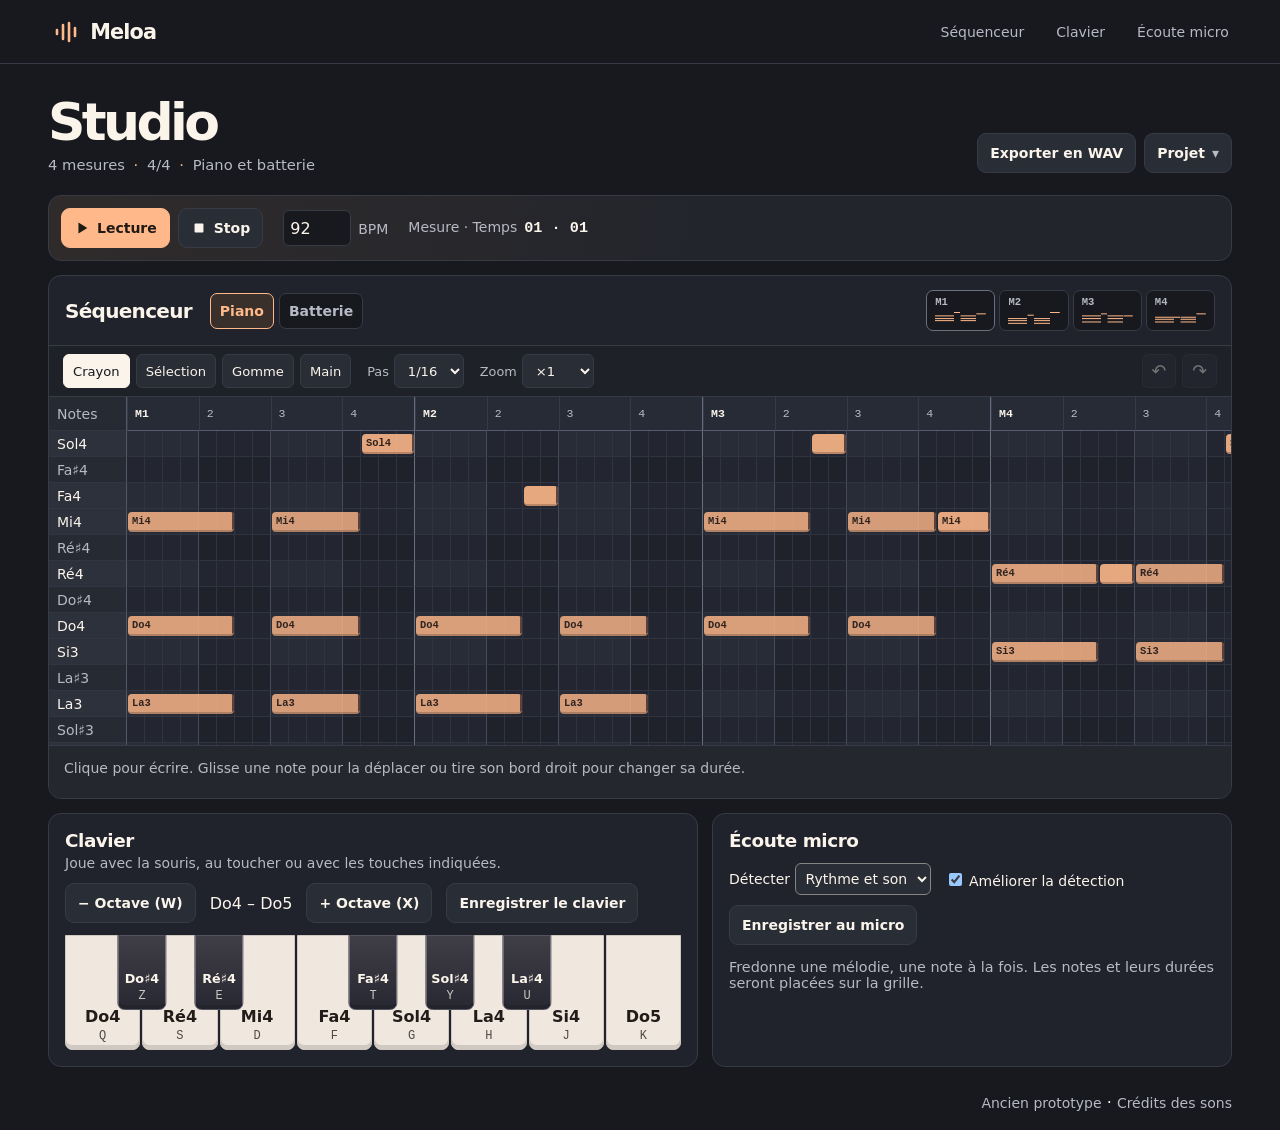
==== commit 21185933: "Edit chords as groups, recover changes and export studio loops" ====
--- a/index.html
+++ b/index.html
@@ -17,6 +17,8 @@
       <span>Meloa</span>
     </div>
     <nav aria-label="Meloa">
+      <a href="#sequence">Séquenceur</a>
+      <a href="#keyboard-panel" id="keyboard-link">Clavier</a>
       <a href="#listen-panel">Écoute micro</a>
     </nav>
   </header>
@@ -25,11 +27,18 @@
     <header class="studio-header">
       <div>
         <h1>Studio</h1>
-        <p>Compose une boucle sur quatre mesures.</p>
+        <p>4 mesures <span aria-hidden="true">·</span> 4/4 <span aria-hidden="true">·</span> Piano et batterie</p>
       </div>
       <div class="pattern-actions">
+        <span id="save-state" role="status"></span>
+        <button type="button" id="export-wav" class="secondary">Exporter en WAV</button>
+        <details class="project-menu"><summary class="secondary">Projet</summary><div>
+        <button type="button" id="save-project" class="secondary">Télécharger le projet</button>
+        <button type="button" id="open-project" class="secondary">Ouvrir un projet…</button>
+        <input id="project-file" type="file" accept=".json,application/json" hidden>
         <button type="button" id="load-example" class="secondary">Charger l’exemple</button>
-        <button type="button" id="clear-pattern" class="secondary">Vider</button>
+        <button type="button" id="clear-pattern" class="secondary">Vider la boucle</button>
+        </div></details>
       </div>
     </header>
 
@@ -59,26 +68,44 @@
       <p id="status" class="status" role="status"></p>
     </section>
 
-    <section class="editor" aria-label="Éditeur de séquence">
+    <section class="editor" id="sequence" aria-label="Éditeur de séquence">
       <header class="editor-toolbar">
-        <div class="tabs" role="tablist" aria-label="Instrument">
+        <div class="track-controls"><h2>Séquenceur</h2><div class="tabs" role="tablist" aria-label="Instrument">
           <button role="tab" id="piano-tab" type="button" aria-selected="true" aria-controls="instrument-panel" data-mode="piano">Piano</button>
           <button role="tab" id="drums-tab" type="button" aria-selected="false" aria-controls="instrument-panel" tabindex="-1" data-mode="drums">Batterie</button>
+        </div>
         </div>
         <div id="measure-nav" class="measure-nav" aria-label="Aller à une mesure"></div>
       </header>
 
+      <div class="edit-tools">
+        <div class="tool-group" role="group" aria-label="Outil de grille">
+          <button data-tool="draw" aria-pressed="true" title="Écrire ou déplacer une note">Crayon</button>
+          <button data-tool="select" aria-pressed="false" title="Encadrer ou toucher plusieurs notes">Sélection</button>
+          <button data-tool="erase" aria-pressed="false" title="Effacer une note">Gomme</button>
+          <button data-tool="pan" aria-pressed="false" title="Faire défiler la grille">Main</button>
+        </div>
+        <label>Pas <select id="snap" aria-label="Pas d’édition"><option value="1">1/16</option><option value="2">1/8</option><option value="4">1/4</option></select></label>
+        <label>Zoom <select id="zoom"><option value="1">×1</option><option value="1.5">×1,5</option><option value="2">×2</option></select></label>
+        <div class="history-tools">
+          <button id="undo" title="Annuler (Ctrl ou Cmd + Z)" aria-label="Annuler">↶</button>
+          <button id="redo" title="Rétablir (Ctrl ou Cmd + Maj + Z)" aria-label="Rétablir">↷</button>
+        </div>
+      </div>
       <div id="instrument-panel" role="tabpanel" aria-labelledby="piano-tab">
         <div class="grid-scroll" id="grid-scroll">
           <div class="grid" id="grid" data-mode="piano"></div>
         </div>
         <div class="editor-footer">
-          <p id="edit-help">Clique pour écrire, glisse une note pour la déplacer ou tire son bord droit pour l’allonger.</p>
+          <p id="edit-help" role="status">Clique pour écrire, glisse une note pour la déplacer ou tire son bord droit pour l’allonger.</p>
           <form id="note-settings" class="note-settings" hidden>
             <label>Départ <input aria-label="Pas de départ" type="number" id="note-step" min="1" max="64" inputmode="numeric"></label>
             <label>Durée <input aria-label="Durée en pas" type="number" id="note-length" min="1" max="64" inputmode="numeric"></label>
             <label id="pitch-setting">Note <select id="note-pitch" aria-label="Hauteur de la note"></select></label>
             <label>Force <input aria-label="Force de frappe" type="range" id="note-velocity" min="20" max="100"></label>
+            <div class="nudge" role="group" aria-label="Déplacer la sélection">
+              <button type="button" data-nudge="left" aria-label="Décaler vers la gauche" title="Reculer">←</button><button type="button" data-nudge="right" aria-label="Décaler vers la droite" title="Avancer">→</button><button type="button" data-nudge="up" aria-label="Monter" title="Monter">↑</button><button type="button" data-nudge="down" aria-label="Descendre" title="Descendre">↓</button>
+            </div>
             <button type="button" id="duplicate" class="secondary">Dupliquer</button>
             <button type="button" id="delete-note" class="secondary">Supprimer</button>
           </form>
@@ -86,6 +113,7 @@
       </div>
     </section>
 
+    <div class="capture-panels">
     <section class="keyboard-panel" id="keyboard-panel" aria-label="Clavier de piano">
       <div class="keyboard-heading">
         <h2>Clavier</h2>
@@ -106,7 +134,9 @@
       </div>
       <p id="listen-help"></p><audio controls id="original" hidden></audio>
     </section>
+    </div>
     <div class="take-bar" id="take-bar" aria-live="polite"><span id="take-status"></span>
+      <button class="secondary" id="hear-take" hidden aria-pressed="false">Écouter la prise</button>
       <button class="play" id="transfer" hidden>Ajouter à la grille</button>
     </div>
     <footer class="credits"><a href="capture/">Ancien prototype</a> · <a href="assets/credits.txt">Crédits des sons</a></footer>
--- a/style.css
+++ b/style.css
@@ -242,3 +242,98 @@
 .key.is-black:nth-child(7) {left:50%}
 .key.is-black:nth-child(9) {left:62.5%}
 .key.is-black:nth-child(11) {left:75%}
+
+/* Timeline and editing tools */
+.topbar nav, .track-controls, .edit-tools, .tool-group, .history-tools, .nudge { display:flex; align-items:center; gap:6px; }
+.topbar nav { gap:clamp(12px,3vw,32px); }
+.studio-header p { font-size:.92rem; }
+.studio-header p span { color:var(--piano); margin-inline:4px; }
+.pattern-actions { align-items:center; flex-wrap:wrap; }
+#save-state { color:var(--muted); font-size:.78rem; margin-right:4px; }
+.project-menu { position:relative; }
+.project-menu summary { cursor:pointer; list-style:none; }
+.project-menu summary::-webkit-details-marker { display:none; }
+.project-menu summary::after { content:'▾'; color:var(--muted); }
+.project-menu > div { position:absolute; right:0; z-index:12; min-width:192px; display:grid; padding:5px; gap:2px; background:#262a32; border:1px solid var(--line); border-radius:10px; box-shadow:0 10px 30px #0006; }
+.project-menu button { justify-content:flex-start; border:none; background:transparent; }
+.project-menu button:hover { background:var(--line); }
+.transport { background:linear-gradient(100deg,#302b2b 0%,#22252c 58%); }
+.track-controls { gap:18px; }
+.track-controls h2 { margin:0; font-size:1.25rem; letter-spacing:-.035em; }
+.editor-toolbar { padding:14px 16px; gap:12px; }
+.tabs button[aria-selected=true] { background:#3a302b; }
+.tabs #drums-tab[aria-selected=true] { background:#223731; }
+.measure-nav { gap:4px; }
+.measure-nav .measure-jump { display:flex; flex-direction:column; align-items:flex-start; gap:3px; padding:5px 8px; font:600 .66rem ui-monospace,monospace; }
+.measure-jump canvas { display:block; width:clamp(35px,4vw,60px); height:14px; }
+.edit-tools { flex-wrap:wrap; border-top:1px solid var(--line); padding:8px 14px; gap:10px 16px; background:#1e2128; }
+.edit-tools label { display:flex; align-items:center; gap:5px; font-size:.8rem; color:var(--muted); }
+.edit-tools button, .edit-tools select, .nudge button { min-height:34px; padding:4px 9px; font-size:.82rem; color:var(--text); background:var(--raised); border:1px solid var(--line); border-radius:6px; }
+.edit-tools button[aria-pressed=true] { background:var(--text); border-color:var(--text); color:var(--page); }
+.edit-tools button:disabled, button:disabled { cursor:default; opacity:.4; }
+.history-tools { margin-left:auto; }
+.history-tools button,.nudge button { min-width:34px; font-size:1.1rem; }
+.grid { --unit:18px; --zoom:1; min-width:calc(var(--label-width) + 64 * var(--unit) * var(--zoom)); user-select:none; }
+.grid-scroll { overscroll-behavior:contain; scrollbar-color:#636a79 #20232b; }
+.grid[data-tool=select] .step,.grid[data-tool=pan] .step { touch-action:none; }
+.grid[data-tool=select] .step { cursor:crosshair; }
+.grid[data-tool=pan] :is(.step,.note-block,.resize) { cursor:grab; }
+.grid[data-tool=erase] .note-block { cursor:crosshair; }
+.grid-row:has(.is-selected) > .grid-label { color:var(--accent); }
+.note-block { display:flex; align-items:center; min-width:0; overflow:hidden; color:#30211b; border-bottom:2px solid #0003; }
+.block-name { padding-left:4px; overflow:hidden; pointer-events:none; white-space:nowrap; font:650 .65rem ui-monospace,monospace; }
+.note-block .resize { width:min(12px,32%); border-right-width:2px; }
+.note-block.is-selected { opacity:1!important; box-shadow:inset 0 0 0 2px white; }
+.note-block.in-gesture { opacity:.35!important; }
+.note-ghost { grid-row:1; margin:2px 1px; border-radius:4px; pointer-events:none; z-index:3; background:var(--accent); outline:2px solid white; outline-offset:-2px; }
+.note-ghost.blocked { background:repeating-linear-gradient(45deg,#864146,#864146 4px,#c65b60 4px,#c65b60 8px); }
+.marquee { position:absolute; z-index:4; pointer-events:none; background:#9abfe733; outline:1px solid #adcfe9; }
+.editor-footer { background:#24272e; border-radius:0 0 13px 13px; padding:10px 15px; }
+.note-settings { gap:8px 12px; }
+.capture-panels { display:grid; grid-template-columns:minmax(0,1.25fr) minmax(0,1fr); gap:14px; }
+.capture-panels:has(#keyboard-panel[hidden]) { grid-template-columns:1fr; }
+.keyboard-panel { min-width:0; padding:16px; }
+.keyboard-heading { display:block; }
+.keyboard-heading h2,#listen-panel h2 { font-size:1.15rem; letter-spacing:-.025em; }
+.keyboard-heading p { margin-top:4px; }
+.capture-tools label { font-size:.875rem; }
+.key.is-black { background:linear-gradient(#403e47,#272832); }
+.key.is-black.is-active { background:var(--piano); }
+.key { box-shadow:inset 0 -4px 0 #0002; }
+@media(max-width:800px) {
+  .capture-panels { grid-template-columns:1fr; gap:0; }
+  .track-controls { gap:9px; }
+}
+@media(max-width:640px) {
+  .topbar { min-height:52px; }
+  .topbar nav { gap:12px; }
+  .topbar a { font-size:.77rem; }
+  .studio-header { gap:10px; margin-bottom:14px; }
+  .studio-header h1 { font-size:2.45rem; }
+  .pattern-actions { gap:6px; }
+  #save-state:not(:empty) { flex-basis:100%; }
+  .track-controls,.measure-nav { width:100%; }
+  .track-controls { justify-content:space-between; }
+  .measure-nav button { flex:1; }
+  .measure-jump canvas { width:100%; }
+  .editor-toolbar,.edit-tools { padding:9px 10px; }
+  .edit-tools { gap:6px 10px; }
+  .tool-group { flex-basis:100%; }
+  .tool-group button { flex:1; }
+  .edit-tools button,.edit-tools select,.nudge button { min-height:38px; }
+  .grid { --unit:26px; }
+  .nudge button { min-width:40px; }
+  .capture-tools { gap:8px; }
+}
+.ruler-measure { display:grid; grid-template-columns:repeat(4,minmax(0,1fr)); border-right:1px solid #636b7d; }
+.ruler-beat { border:0; border-bottom:1px solid #545c70; border-left:1px solid #363b47; height:34px; background:#262b35; color:#b5bdcb; text-align:left; padding:0 7px; font:.72rem ui-monospace,monospace; }
+.ruler-beat:first-child { color:var(--text); font-weight:700; }
+.ruler-beat:hover { background:#3c424f; }
+.current-bar { border-color:#6a707c!important; }
+.grid-row:has(.grid-label:not(.is-natural)) .step:not(:hover) { background:#1f222b; }
+.grid-row:has(.grid-label:not(.is-natural)) .step:nth-child(8n+1):not(:hover),
+.grid-row:has(.grid-label:not(.is-natural)) .step:nth-child(8n+2):not(:hover),
+.grid-row:has(.grid-label:not(.is-natural)) .step:nth-child(8n+3):not(:hover),
+.grid-row:has(.grid-label:not(.is-natural)) .step:nth-child(8n+4):not(:hover) { background:#232630; }
+#hear-take[aria-pressed=true] { border-color:var(--drums); }
+.edit-tools button,.editor-footer button,.measure-nav button,.secondary,.play { touch-action:manipulation; }
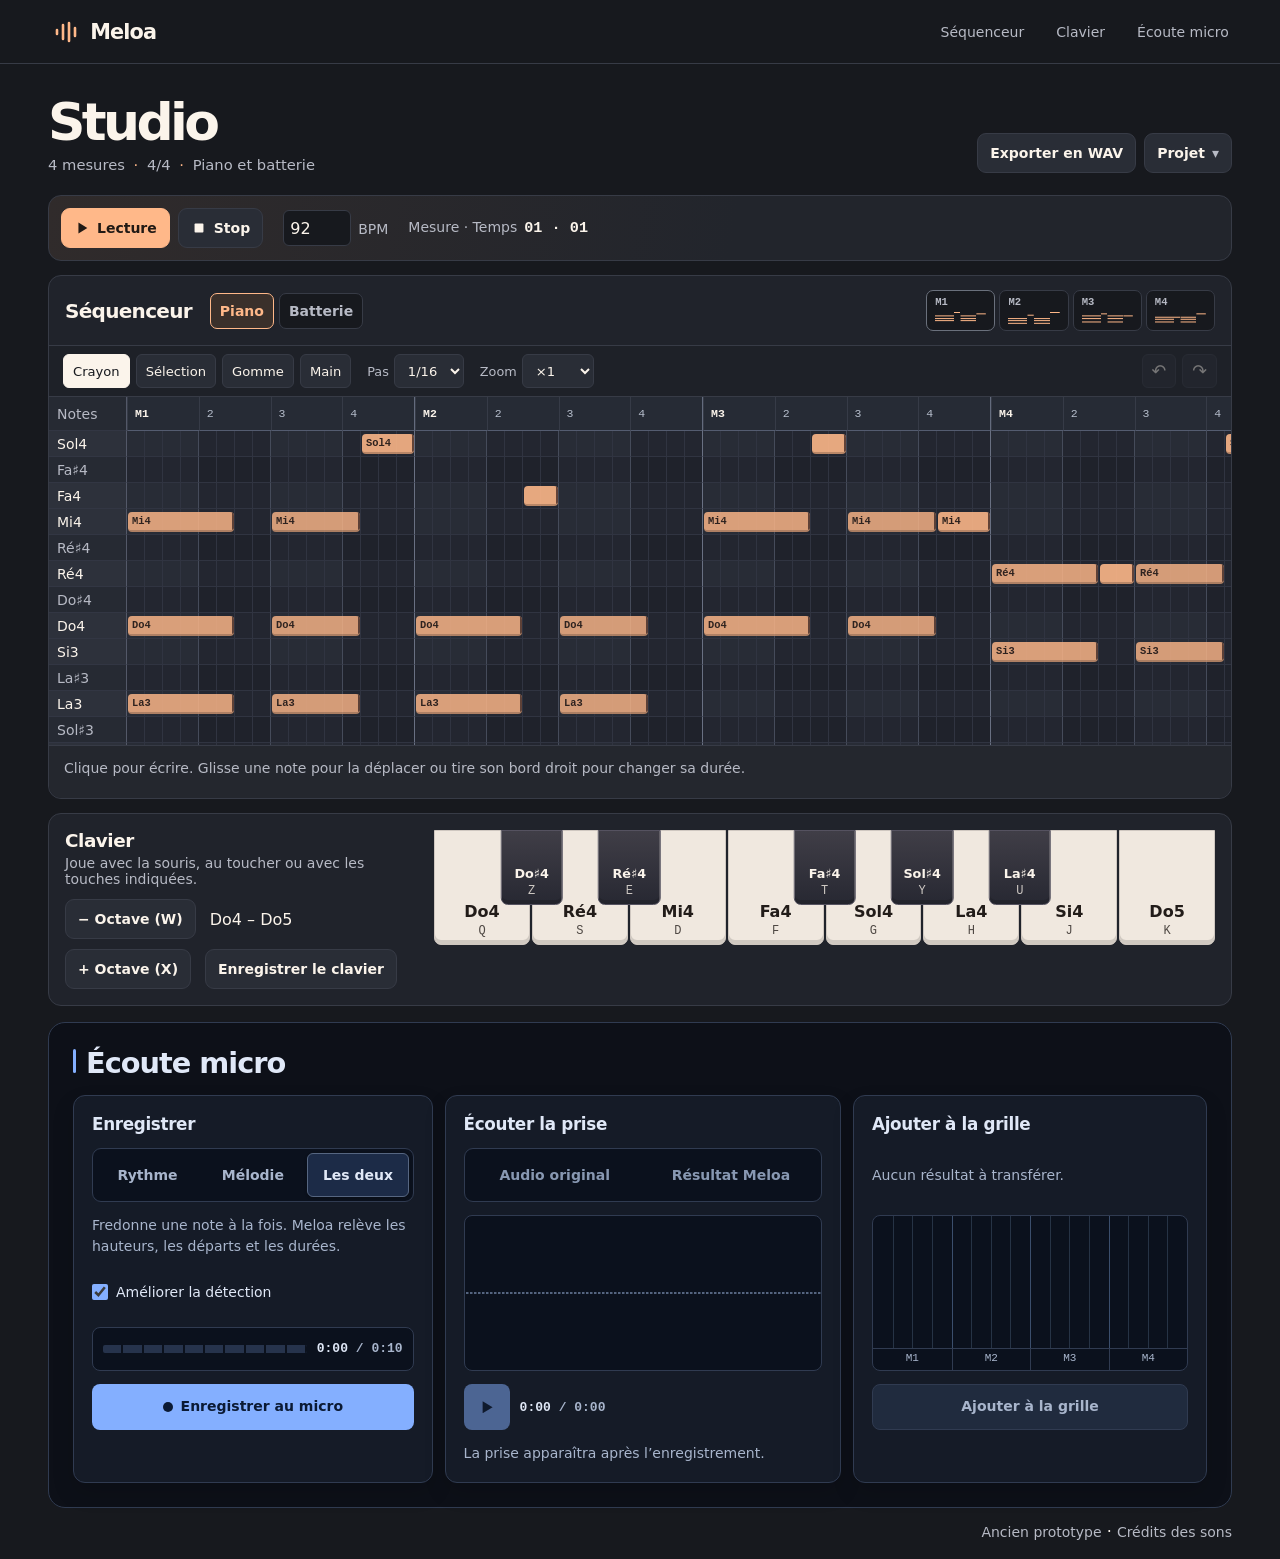
==== commit 9ba0ef24: "Redesign microphone capture and take playback" ====
--- a/index.html
+++ b/index.html
@@ -7,6 +7,7 @@
   <meta name="description" content="Composez un motif sur quatre mesures avec un piano et une batterie échantillonnés.">
   <title>Meloa — Studio</title>
   <link rel="stylesheet" href="style.css">
+  <link rel="stylesheet" href="mic.css">
 </head>
 <body>
   <header class="topbar">
@@ -68,7 +69,7 @@
       <p id="status" class="status" role="status"></p>
     </section>
 
-    <section class="editor" id="sequence" aria-label="Éditeur de séquence">
+    <section class="editor" id="sequence" tabindex="-1" aria-label="Éditeur de séquence">
       <header class="editor-toolbar">
         <div class="track-controls"><h2>Séquenceur</h2><div class="tabs" role="tablist" aria-label="Instrument">
           <button role="tab" id="piano-tab" type="button" aria-selected="true" aria-controls="instrument-panel" data-mode="piano">Piano</button>
@@ -114,31 +115,85 @@
     </section>
 
     <div class="capture-panels">
-    <section class="keyboard-panel" id="keyboard-panel" aria-label="Clavier de piano">
-      <div class="keyboard-heading">
-        <h2>Clavier</h2>
-        <p>Joue avec la souris, au toucher ou avec les touches indiquées.</p>
-      </div>
-      <div class="capture-tools">
-        <button class="secondary" id="oct-down">− Octave (W)</button><output id="octave"></output><button class="secondary" id="oct-up">+ Octave (X)</button>
-        <button class="secondary record" id="key-record">Enregistrer le clavier</button>
-      </div>
-      <div id="keyboard" class="keyboard"></div>
+      <section class="keyboard-panel" id="keyboard-panel" aria-label="Clavier de piano">
+        <div class="keyboard-heading">
+          <h2>Clavier</h2>
+          <p>Joue avec la souris, au toucher ou avec les touches indiquées.</p>
+        </div>
+        <div class="capture-tools">
+          <button type="button" class="secondary" id="oct-down">− Octave (W)</button>
+          <output id="octave"></output>
+          <button type="button" class="secondary" id="oct-up">+ Octave (X)</button>
+          <button type="button" class="secondary record" id="key-record">Enregistrer le clavier</button>
+        </div>
+        <div id="keyboard" class="keyboard"></div>
+        <p id="key-status" class="key-status" role="status"></p>
+        <a id="key-take-link" class="key-take-link" href="#take-review" hidden>Écouter la prise clavier</a>
+      </section>
+    </div>
+
+    <section id="listen-panel" class="mic-studio" aria-labelledby="mic-heading">
+      <header class="mic-heading">
+        <h2 id="mic-heading">Écoute micro</h2>
+      </header>
+      <div class="mic-panels">
+        <section class="mic-card mic-record-card" data-record-state="idle" aria-labelledby="mic-record-heading">
+          <h3 id="mic-record-heading">Enregistrer</h3>
+          <div class="mic-modes" role="group" aria-label="À détecter">
+            <button type="button" data-listen-mode="rhythm" aria-pressed="false">Rythme</button>
+            <button type="button" data-listen-mode="pitch" aria-pressed="false">Mélodie</button>
+            <button type="button" data-listen-mode="both" aria-pressed="true">Les deux</button>
+          </div>
+          <p id="listen-help" class="mic-hint"></p>
+          <label class="mic-enhance"><input type="checkbox" checked id="enhance"> Améliorer la détection</label>
+          <div class="mic-monitor">
+            <div class="mic-level" id="mic-level" role="meter" aria-label="Niveau du microphone" aria-valuemin="0" aria-valuemax="100" aria-valuenow="0">
+              <span aria-hidden="true"></span>
+            </div>
+            <span class="mic-clock"><time id="mic-clock">0:00</time> <span aria-hidden="true">/</span> <time id="mic-limit"></time></span>
+          </div>
+          <button type="button" id="mic-record" class="mic-record-button" aria-pressed="false">
+            <span class="mic-record-icon" aria-hidden="true"></span>
+            <span id="mic-record-label">Enregistrer au micro</span>
+          </button>
+          <p id="mic-status" class="mic-feedback" role="status"></p>
+        </section>
+        <div id="take-review" class="take-review" data-take-state="empty" data-source="original" data-playing="false">
+          <section class="mic-card take-listen-card" aria-labelledby="take-listen-heading">
+            <div class="take-heading">
+              <h3 id="take-listen-heading">Écouter la prise</h3>
+              <span id="take-caption" class="take-caption" hidden></span>
+            </div>
+            <div class="take-source" role="group" aria-label="Source à écouter">
+              <button type="button" data-take-source="original" aria-pressed="true" disabled>Audio original</button>
+              <button type="button" data-take-source="result" aria-pressed="false" disabled>Résultat Meloa</button>
+            </div>
+            <div class="take-waveform">
+              <canvas id="take-waveform" aria-hidden="true"></canvas>
+              <input type="range" id="take-seek" aria-label="Position de lecture de la prise" min="0" max="0" step="any" value="0" disabled>
+            </div>
+            <div class="take-player-controls">
+              <button type="button" id="take-play" class="take-play-button" aria-label="Lire la prise" disabled>
+                <span class="take-play-icon" aria-hidden="true"></span>
+              </button>
+              <div class="take-time"><time id="take-current">0:00</time> <span aria-hidden="true">/</span> <time id="take-duration">0:00</time></div>
+            </div>
+            <p id="take-player-status" class="mic-feedback" role="status">La prise apparaîtra après l’enregistrement.</p>
+          </section>
+          <section class="mic-card take-transfer-card" aria-labelledby="take-transfer-heading">
+            <h3 id="take-transfer-heading">Ajouter à la grille</h3>
+            <p id="take-summary" class="take-summary" aria-live="polite">Aucun résultat à transférer.</p>
+            <div class="take-preview" id="take-pattern">
+              <canvas id="take-pattern-canvas" aria-hidden="true"></canvas>
+              <div class="take-measures" aria-hidden="true"><span>M1</span><span>M2</span><span>M3</span><span>M4</span></div>
+            </div>
+            <button type="button" id="transfer" class="take-transfer-button" disabled>Ajouter à la grille</button>
+            <p id="take-status" class="mic-feedback" role="status"></p>
+            <a href="#sequence" id="take-show-grid" class="take-grid-link" hidden>Voir dans la grille</a>
+          </section>
+        </div>
+      </div>
     </section>
-    <section class="keyboard-panel" id="listen-panel">
-      <h2>Écoute micro</h2>
-      <div class="capture-tools">
-        <label>Détecter <select id="listen-mode"><option value="both">Rythme et son</option><option value="rhythm">Rythme seul</option><option value="pitch">Son seul</option></select></label>
-        <label><input type="checkbox" checked id="enhance"> Améliorer la détection</label>
-        <button class="secondary record" id="mic-record">Enregistrer au micro</button>
-      </div>
-      <p id="listen-help"></p><audio controls id="original" hidden></audio>
-    </section>
-    </div>
-    <div class="take-bar" id="take-bar" aria-live="polite"><span id="take-status"></span>
-      <button class="secondary" id="hear-take" hidden aria-pressed="false">Écouter la prise</button>
-      <button class="play" id="transfer" hidden>Ajouter à la grille</button>
-    </div>
     <footer class="credits"><a href="capture/">Ancien prototype</a> · <a href="assets/credits.txt">Crédits des sons</a></footer>
   </main>
 
--- a/mic.css
+++ b/mic.css
@@ -0,0 +1,349 @@
+/* Microphone capture and takes */
+.mic-studio {
+  --mic-shell: #0d1018;
+  --mic-card: #151b27;
+  --mic-inset: #0b111d;
+  --mic-line: #303b51;
+  --mic-control: #566681;
+  --mic-text: #e0e8f7;
+  --mic-muted: #a8b5cc;
+  --mic-blue: #84afff;
+  --mic-blue-strong: #a6c5ff;
+  --mic-blue-ink: #0b1a34;
+  --mic-blue-panel: #1c2b47;
+  --mic-space: 12px;
+  color: var(--mic-text);
+}
+
+.mic-studio {
+  min-width: 0;
+  margin-top: 16px;
+  padding: clamp(12px, 2.2vw, 24px);
+  border: 1px solid var(--mic-line);
+  border-radius: 17px;
+  background: var(--mic-shell);
+  scroll-margin-top: 12px;
+}
+
+.mic-heading {
+  margin: 0 0 16px;
+  display: flex;
+  align-items: center;
+  gap: 12px;
+}
+
+#listen-panel .mic-heading h2 {
+  margin: 0;
+  color: var(--mic-text);
+  font-size: clamp(1.35rem, 2.8vw, 1.8rem);
+  font-weight: 730;
+  letter-spacing: -.035em;
+  line-height: 1.12;
+}
+
+.mic-heading h2::before {
+  content: "";
+  display: inline-block;
+  width: 3px;
+  height: .82em;
+  margin-right: 10px;
+  border-radius: 2px;
+  background: var(--mic-blue);
+}
+
+.mic-panels, .take-review {
+  display: grid;
+  gap: var(--mic-space);
+  min-width: 0;
+  grid-template-columns: minmax(0, 1fr);
+}
+
+.capture-panels:has(> #keyboard-panel):not(:has(> #listen-panel)) { grid-template-columns: minmax(0, 1fr); }
+.key-status:empty { display: none; }
+.key-status { margin: 10px 0 0; color: var(--muted); font-size: .875rem; }
+.key-take-link, .take-grid-link {
+  display: inline-flex;
+  align-items: center;
+  align-self: flex-start;
+  min-height: 44px;
+  color: #a7c6ff;
+  font-size: .875rem;
+  font-weight: 650;
+  text-underline-offset: 3px;
+}
+.take-grid-link { margin-top: -6px; }
+
+.mic-card {
+  display: flex;
+  flex-direction: column;
+  gap: 13px;
+  min-width: 0;
+  padding: clamp(13px, 1.5vw, 18px);
+  border: 1px solid var(--mic-line);
+  border-radius: 12px;
+  background: var(--mic-card);
+  box-shadow: 0 10px 22px #0002;
+}
+
+.mic-card :is(h2, h3) {
+  margin: 0;
+  color: var(--mic-text);
+  font-size: 1.05rem;
+  letter-spacing: -.02em;
+  line-height: 1.25;
+}
+
+.mic-card p { margin: 0; }
+.mic-card label { cursor: pointer; }
+.mic-card :focus-visible { outline: 2px solid var(--mic-blue-strong); outline-offset: 2px; }
+.mic-card button { touch-action: manipulation; }
+.mic-card button:disabled { cursor: default; }
+.mic-card button:not(:disabled) { transition: background-color 160ms ease, color 160ms ease, border-color 160ms ease, box-shadow 160ms ease, transform 160ms ease; }
+.mic-card button:not(:disabled):active { transform: translateY(1px); }
+
+.mic-modes, .take-source {
+  display: grid;
+  grid-template-columns: repeat(3, minmax(0, 1fr));
+  gap: 4px;
+  margin: 0;
+  padding: 4px;
+  border: 1px solid var(--mic-line);
+  border-radius: 9px;
+  background: var(--mic-inset);
+}
+
+.take-source { grid-template-columns: repeat(2, minmax(0, 1fr)); }
+
+.mic-modes button, .take-source button {
+  min-width: 0;
+  min-height: 44px;
+  padding: 5px 3px;
+  border: 1px solid transparent;
+  border-radius: 6px;
+  background: transparent;
+  color: var(--mic-muted);
+  font-size: .875rem;
+  font-weight: 630;
+  line-height: 1.2;
+}
+
+.mic-modes button[aria-pressed="true"], .take-source button[aria-pressed="true"] {
+  border-color: var(--mic-control);
+  background: var(--mic-blue-panel);
+  color: var(--mic-text);
+  font-weight: 730;
+  box-shadow: 0 1px 3px #0004;
+}
+
+@media (hover: hover) {
+  .mic-modes button:not(:disabled):hover, .take-source button:not(:disabled):hover {
+    background: #233452;
+    color: var(--mic-text);
+  }
+}
+
+#listen-panel #listen-help, .mic-card :is(#mic-status, #take-player-status, #take-status) {
+  color: var(--mic-muted);
+  font-size: .875rem;
+  line-height: 1.5;
+}
+
+#listen-panel #listen-help { margin: 0; min-height: 2.45em; }
+.mic-card :is(#mic-status, #take-player-status, #take-status) { min-height: 1.5em; }
+.mic-card :is(#mic-status, #take-player-status, #take-status)[data-tone="error"] { color: #ffbeca; }
+
+.mic-record-card label:has(#enhance) {
+  display: inline-flex;
+  align-items: center;
+  gap: 8px;
+  align-self: flex-start;
+  min-height: 44px;
+  color: var(--mic-text);
+  font-size: .875rem;
+}
+
+#enhance {
+  accent-color: var(--mic-blue);
+  width: 16px;
+  height: 16px;
+  margin: 0;
+  flex: none;
+}
+
+.mic-monitor {
+  min-width: 0;
+  display: grid;
+  grid-template-columns: minmax(0, 1fr) auto;
+  align-items: center;
+  gap: 10px;
+  min-height: 44px;
+  padding: 8px 10px;
+  border: 1px solid var(--mic-line);
+  border-radius: 8px;
+  background: var(--mic-inset);
+  color: var(--mic-muted);
+  font-size: .8125rem;
+  line-height: 1.25;
+}
+
+.mic-level {
+  position: relative;
+  min-width: 0;
+  min-height: 8px;
+  overflow: hidden;
+  border-radius: 2px;
+  background: #26334c;
+}
+
+.mic-level::before {
+  position: absolute;
+  inset: 0 auto 0 0;
+  width: var(--level, 0%);
+  content: "";
+  background: linear-gradient(90deg, #588ff2, #93c3ff);
+  transition: width 75ms linear;
+}
+
+.mic-level::after {
+  position: absolute;
+  inset: 0;
+  content: "";
+  background: repeating-linear-gradient(90deg, transparent 0 calc(10% - 2px), var(--mic-inset) calc(10% - 2px) 10%);
+}
+
+.mic-clock, .take-time {
+  color: var(--mic-text);
+  font-family: ui-monospace, Consolas, monospace;
+  font-weight: 650;
+  font-variant-numeric: tabular-nums;
+  white-space: nowrap;
+}
+
+.mic-clock { font-size: .8125rem; }
+.mic-clock > span, #mic-limit, .take-time > span, #take-duration { color: var(--mic-muted); }
+
+.mic-card :is(#mic-record, #transfer, .take-play-button) {
+  display: inline-flex;
+  justify-content: center;
+  align-items: center;
+  gap: 8px;
+  min-height: 46px;
+  padding: 7px 12px;
+  border: 1px solid transparent;
+  border-radius: 8px;
+  background: var(--mic-blue);
+  color: var(--mic-blue-ink);
+  font-size: .875rem;
+  font-weight: 730;
+  line-height: 1.25;
+}
+
+.mic-card :is(#mic-record, #transfer):disabled { border-color: var(--mic-line); background: #202b3e; color: var(--mic-muted); opacity: 1; }
+.mic-card #mic-record[aria-pressed="true"] { border-color: #a35368; background: #392230; color: #ffc2cf; }
+.mic-record-icon { flex: none; width: 10px; height: 10px; border-radius: 50%; background: currentColor; }
+#mic-record[aria-pressed="true"] .mic-record-icon { border-radius: 2px; }
+.mic-record-card[data-record-state="recording"] .mic-monitor { border-color: var(--mic-control); }
+.mic-card :is(#mic-record, #transfer) { width: 100%; }
+
+@media (hover: hover) {
+  .mic-card :is(#mic-record, #transfer, .take-play-button):not(:disabled):hover {
+    background: var(--mic-blue-strong);
+    box-shadow: 0 2px 14px #72a4ff22;
+  }
+  .mic-card #mic-record[aria-pressed="true"]:not(:disabled):hover { background: #4d2a3c; }
+}
+
+.take-waveform, .take-preview {
+  position: relative;
+  min-width: 0;
+  height: 100px;
+  border: 1px solid var(--mic-line);
+  border-radius: 8px;
+  background: var(--mic-inset);
+}
+
+.take-waveform { --wave-track: #7186ac; --wave-played: #9dc5ff; --wave-empty: #54647f; }
+.take-preview { --preview-note: #89b3ff; --preview-guide: #3b4e6c; --preview-tick: #263345; }
+.take-waveform canvas, .take-preview canvas { position: absolute; inset: 0; display: block; width: 100%; height: 100%; border-radius: inherit; }
+.take-preview canvas { height: calc(100% - 22px); border-radius: 8px 8px 0 0; }
+.take-measures { position: absolute; inset: auto 0 0; display: grid; grid-template-columns: repeat(4, minmax(0, 1fr)); min-height: 22px; border-top: 1px solid var(--mic-line); text-align: center; }
+.take-measures span { padding-top: 3px; color: var(--mic-muted); font: .69rem ui-monospace, Consolas, monospace; }
+.take-measures span + span { border-left: 1px solid var(--mic-line); }
+.take-waveform:has([type="range"]:not(:disabled))::after {
+  position: absolute;
+  inset: 8px auto;
+  left: clamp(0px, var(--progress, 0%), calc(100% - 2px));
+  width: 2px;
+  border-radius: 2px;
+  background: var(--mic-blue-strong);
+  content: "";
+  pointer-events: none;
+}
+
+.take-waveform [type="range"] {
+  position: absolute;
+  inset: 0;
+  width: 100%;
+  height: 100%;
+  margin: 0;
+  z-index: 1;
+  appearance: none;
+  background: transparent;
+  opacity: .001;
+  cursor: ew-resize;
+  touch-action: pan-y;
+}
+
+.take-waveform input::-webkit-slider-thumb { appearance: none; width: 4px; height: 32px; }
+.take-waveform input::-moz-range-thumb { width: 4px; height: 32px; border: 0; }
+.take-waveform:has([type="range"]:focus-visible) { outline: 2px solid var(--mic-blue-strong); outline-offset: 2px; }
+.take-waveform [type="range"]:disabled { cursor: default; }
+.take-player-controls { display: flex; align-items: center; flex-wrap: wrap; gap: 10px; }
+.take-heading { display: flex; align-items: baseline; justify-content: space-between; flex-wrap: wrap; gap: 5px 8px; }
+.take-caption { color: var(--mic-blue-strong); font-size: .75rem; }
+.take-summary { display: flex; align-items: center; min-height: 54px; color: var(--mic-muted); font-size: .875rem; line-height: 1.5; }
+.take-review[data-take-state="ready"] .take-summary { color: var(--mic-text); }
+.take-review[data-take-state="sent"] #take-status:not([data-tone="error"]) { color: var(--mic-blue-strong); }
+.take-play-button { min-width: 46px; }
+.take-play-icon { width: 12px; height: 12px; background: currentColor; clip-path: polygon(17% 0, 100% 50%, 17% 100%); }
+.take-review[data-playing="true"] .take-play-icon { clip-path: polygon(0 0, 33% 0, 33% 100%, 0 100%, 0 0, 67% 0, 100% 0, 100% 100%, 67% 100%, 67% 0); }
+.take-play-button:disabled { opacity: .5; }
+.take-review[data-player-busy="true"] .take-play-icon { clip-path: none; border-radius: 2px; }
+.take-source button:disabled { opacity: 1; color: #8898b2; border-color: transparent; background: transparent; box-shadow: none; }
+@media (forced-colors: active) {
+  .mic-modes button[aria-pressed="true"], .take-source button[aria-pressed="true"] { border-color: currentColor; }
+  .take-waveform:has([type="range"]:not(:disabled))::after { background: CanvasText; }
+  .mic-record-icon, .take-play-icon { forced-color-adjust: none; background: ButtonText; }
+}
+.take-time { font-size: .8125rem; }
+
+.take-transfer-card #transfer { margin-top: auto; }
+.take-review[data-take-state="ready"] .take-waveform canvas,
+.take-review[data-take-state="ready"] .take-preview canvas { animation: mic-appear 180ms ease-out; }
+.mic-record-card[data-record-state="recording"] .mic-record-icon { animation: mic-live-pulse 1.35s ease-in-out infinite; }
+@keyframes mic-live-pulse { 50% { opacity: .5; } }
+@keyframes mic-appear { from { opacity: .5; } to { opacity: 1; } }
+
+@media (min-width: 300px) and (max-width: 440px) {
+  .mic-card { padding-inline: 11px; }
+  .mic-modes { grid-template-columns: minmax(0, 1fr) minmax(0, 1fr) minmax(0, 1.15fr); }
+  .mic-modes button { white-space: nowrap; }
+}
+
+@media (min-width: 700px) {
+  .take-review { grid-template-columns: minmax(0, 1.12fr) minmax(0, 1fr); }
+}
+
+@media (min-width: 1100px) {
+  .mic-panels { grid-template-columns: minmax(0, 1fr) minmax(0, 2.12fr); }
+  .take-waveform, .take-preview { flex: 1 0 100px; }
+  #keyboard-panel { display: grid; grid-template-columns: minmax(15rem, 1fr) minmax(0, 2.25fr); column-gap: 22px; }
+  #keyboard-panel .capture-tools { margin-bottom: 0; }
+  #keyboard-panel #keyboard { grid-column: 2; grid-row: 1 / span 2; margin: 0; }
+  #keyboard-panel :is(.key-status, .key-take-link) { grid-column: 1 / -1; }
+}
+
+@media (prefers-reduced-motion: reduce) {
+  .mic-card *, .mic-card *::before, .mic-card *::after { animation: none !important; transition: none !important; }
+  .mic-card button:not(:disabled):active { transform: none; }
+}
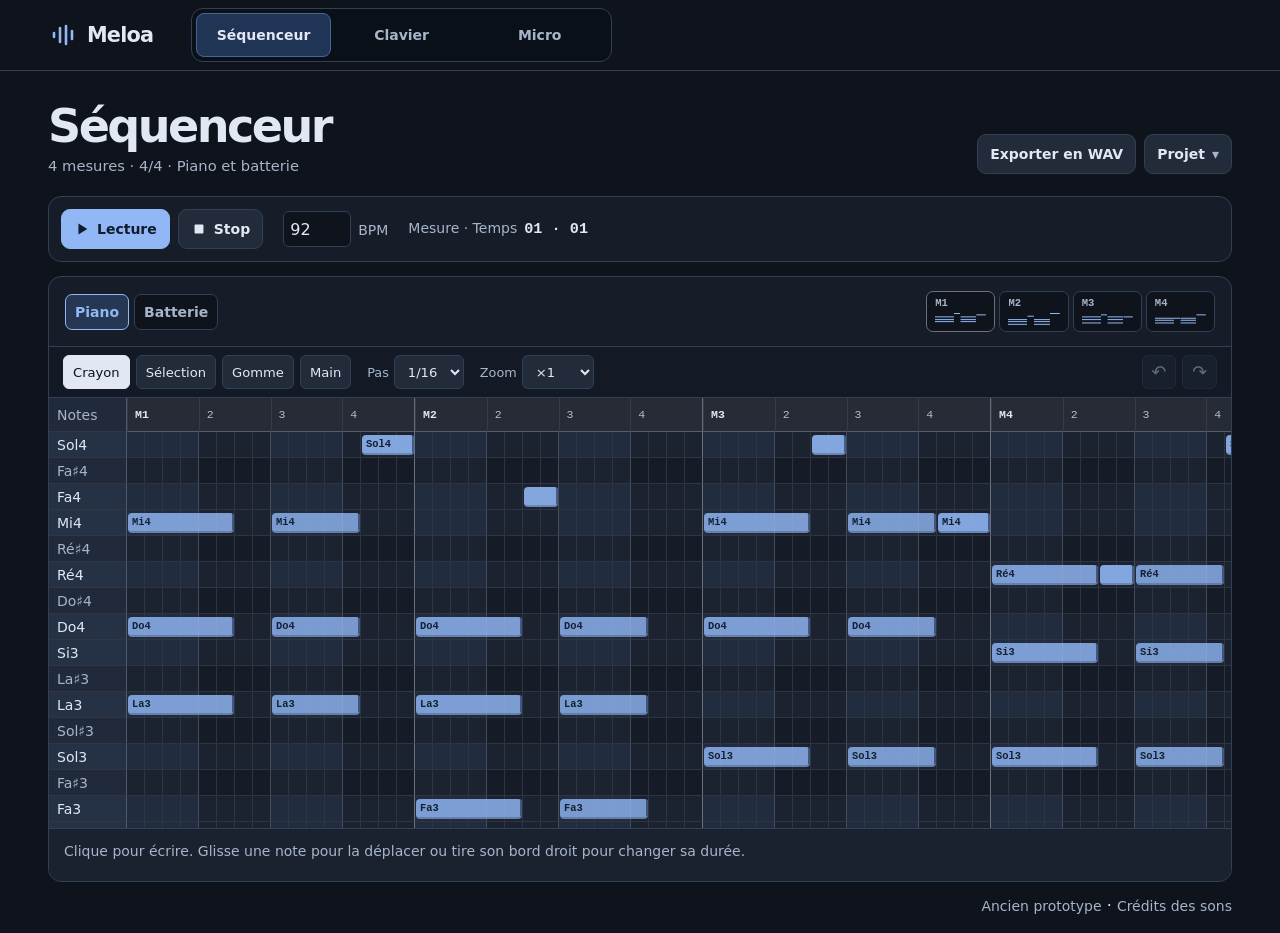
==== commit 6052acbc: "Give the studio three navigable workspaces" ====
--- a/index.html
+++ b/index.html
@@ -3,7 +3,7 @@
 <head>
   <meta charset="utf-8">
   <meta name="viewport" content="width=device-width, initial-scale=1">
-  <meta name="theme-color" content="#17191e">
+  <meta name="theme-color" content="#0f131b">
   <meta name="description" content="Composez un motif sur quatre mesures avec un piano et une batterie échantillonnés.">
   <title>Meloa — Studio</title>
   <link rel="stylesheet" href="style.css">
@@ -11,24 +11,26 @@
 </head>
 <body>
   <header class="topbar">
-    <div class="brand">
-      <svg class="brand-mark" viewBox="0 0 30 30" aria-hidden="true" fill="none">
-        <path d="M6 17v-4m6 9V8m6 16V6m6 13v-8" stroke="currentColor" stroke-width="2.6" stroke-linecap="round"/>
-      </svg>
-      <span>Meloa</span>
+    <div class="topbar-inner">
+      <div class="brand">
+        <svg class="brand-mark" viewBox="0 0 30 30" aria-hidden="true" fill="none">
+          <path d="M6 17v-4m6 9V8m6 16V6m6 13v-8" stroke="currentColor" stroke-width="2.6" stroke-linecap="round"/>
+        </svg>
+        <span>Meloa</span>
+      </div>
+      <nav class="workspace-menu" aria-label="Espaces du studio">
+        <a href="#sequence" data-workspace="sequence" aria-current="page">Séquenceur</a>
+        <a href="#keyboard-panel" data-workspace="keyboard-panel">Clavier</a>
+        <a href="#listen-panel" data-workspace="listen-panel">Micro<span id="mic-nav-live" hidden><span class="nav-live-dot" aria-hidden="true"></span><span class="sr-only"> · Enregistrement en cours</span></span></a>
+      </nav>
     </div>
-    <nav aria-label="Meloa">
-      <a href="#sequence">Séquenceur</a>
-      <a href="#keyboard-panel" id="keyboard-link">Clavier</a>
-      <a href="#listen-panel">Écoute micro</a>
-    </nav>
   </header>
 
   <main class="studio">
     <header class="studio-header">
       <div>
-        <h1>Studio</h1>
-        <p>4 mesures <span aria-hidden="true">·</span> 4/4 <span aria-hidden="true">·</span> Piano et batterie</p>
+        <h1 id="workspace-title" tabindex="-1">Séquenceur</h1>
+        <p id="workspace-detail">4 mesures · 4/4 · Piano et batterie</p>
       </div>
       <div class="pattern-actions">
         <span id="save-state" role="status"></span>
@@ -69,9 +71,9 @@
       <p id="status" class="status" role="status"></p>
     </section>
 
-    <section class="editor" id="sequence" tabindex="-1" aria-label="Éditeur de séquence">
+    <section class="editor workspace" id="sequence" aria-label="Éditeur de séquence">
       <header class="editor-toolbar">
-        <div class="track-controls"><h2>Séquenceur</h2><div class="tabs" role="tablist" aria-label="Instrument">
+        <div class="track-controls"><div class="tabs" role="tablist" aria-label="Instrument">
           <button role="tab" id="piano-tab" type="button" aria-selected="true" aria-controls="instrument-panel" data-mode="piano">Piano</button>
           <button role="tab" id="drums-tab" type="button" aria-selected="false" aria-controls="instrument-panel" tabindex="-1" data-mode="drums">Batterie</button>
         </div>
@@ -114,31 +116,32 @@
       </div>
     </section>
 
-    <div class="capture-panels">
-      <section class="keyboard-panel" id="keyboard-panel" aria-label="Clavier de piano">
+    <section class="workspace keyboard-workspace" id="keyboard-panel" aria-label="Clavier de piano" hidden>
+      <div class="keyboard-panel">
         <div class="keyboard-heading">
-          <h2>Clavier</h2>
-          <p>Joue avec la souris, au toucher ou avec les touches indiquées.</p>
-        </div>
-        <div class="capture-tools">
-          <button type="button" class="secondary" id="oct-down">− Octave (W)</button>
-          <output id="octave"></output>
-          <button type="button" class="secondary" id="oct-up">+ Octave (X)</button>
-          <button type="button" class="secondary record" id="key-record">Enregistrer le clavier</button>
+          <div class="octave-controls" role="group" aria-label="Octave du clavier">
+            <button type="button" class="secondary" id="oct-down" aria-keyshortcuts="W" aria-label="Descendre d’une octave"><span aria-hidden="true">−</span><kbd>W</kbd></button>
+            <output id="octave"></output>
+            <button type="button" class="secondary" id="oct-up" aria-keyshortcuts="X" aria-label="Monter d’une octave"><span aria-hidden="true">+</span><kbd>X</kbd></button>
+          </div>
+          <button type="button" class="secondary record keyboard-record" id="key-record">
+            <span class="mic-record-icon" aria-hidden="true"></span>
+            <span id="key-record-label">Enregistrer le clavier</span>
+          </button>
         </div>
         <div id="keyboard" class="keyboard"></div>
-        <p id="key-status" class="key-status" role="status"></p>
-        <a id="key-take-link" class="key-take-link" href="#take-review" hidden>Écouter la prise clavier</a>
-      </section>
-    </div>
-
-    <section id="listen-panel" class="mic-studio" aria-labelledby="mic-heading">
-      <header class="mic-heading">
-        <h2 id="mic-heading">Écoute micro</h2>
-      </header>
+        <div class="key-feedback">
+          <p id="key-status" class="key-status" role="status"></p>
+          <button type="button" id="key-take-button" class="workspace-button" aria-controls="take-review" aria-expanded="false" hidden>Écouter la prise clavier</button>
+        </div>
+      </div>
+      <div id="keyboard-review"></div>
+    </section>
+
+    <section id="listen-panel" class="workspace mic-studio" aria-label="Micro" hidden>
       <div class="mic-panels">
         <section class="mic-card mic-record-card" data-record-state="idle" aria-labelledby="mic-record-heading">
-          <h3 id="mic-record-heading">Enregistrer</h3>
+          <h2 id="mic-record-heading">Enregistrer</h2>
           <div class="mic-modes" role="group" aria-label="À détecter">
             <button type="button" data-listen-mode="rhythm" aria-pressed="false">Rythme</button>
             <button type="button" data-listen-mode="pitch" aria-pressed="false">Mélodie</button>
@@ -158,39 +161,46 @@
           </button>
           <p id="mic-status" class="mic-feedback" role="status"></p>
         </section>
-        <div id="take-review" class="take-review" data-take-state="empty" data-source="original" data-playing="false">
-          <section class="mic-card take-listen-card" aria-labelledby="take-listen-heading">
-            <div class="take-heading">
-              <h3 id="take-listen-heading">Écouter la prise</h3>
-              <span id="take-caption" class="take-caption" hidden></span>
-            </div>
-            <div class="take-source" role="group" aria-label="Source à écouter">
-              <button type="button" data-take-source="original" aria-pressed="true" disabled>Audio original</button>
-              <button type="button" data-take-source="result" aria-pressed="false" disabled>Résultat Meloa</button>
-            </div>
-            <div class="take-waveform">
-              <canvas id="take-waveform" aria-hidden="true"></canvas>
-              <input type="range" id="take-seek" aria-label="Position de lecture de la prise" min="0" max="0" step="any" value="0" disabled>
-            </div>
-            <div class="take-player-controls">
-              <button type="button" id="take-play" class="take-play-button" aria-label="Lire la prise" disabled>
-                <span class="take-play-icon" aria-hidden="true"></span>
-              </button>
-              <div class="take-time"><time id="take-current">0:00</time> <span aria-hidden="true">/</span> <time id="take-duration">0:00</time></div>
-            </div>
-            <p id="take-player-status" class="mic-feedback" role="status">La prise apparaîtra après l’enregistrement.</p>
+        <div class="mic-review-slot" id="mic-review-slot">
+          <section class="mic-card mic-empty" id="mic-review-empty" aria-labelledby="mic-review-heading">
+            <h2 id="mic-review-heading">Écouter une prise</h2>
+            <p id="mic-review-hint">Après l’enregistrement, tu pourras comparer l’original au résultat et l’ajouter à la grille.</p>
+            <button type="button" class="workspace-button" id="mic-key-take" hidden>Ouvrir la prise clavier</button>
           </section>
-          <section class="mic-card take-transfer-card" aria-labelledby="take-transfer-heading">
-            <h3 id="take-transfer-heading">Ajouter à la grille</h3>
-            <p id="take-summary" class="take-summary" aria-live="polite">Aucun résultat à transférer.</p>
-            <div class="take-preview" id="take-pattern">
-              <canvas id="take-pattern-canvas" aria-hidden="true"></canvas>
-              <div class="take-measures" aria-hidden="true"><span>M1</span><span>M2</span><span>M3</span><span>M4</span></div>
-            </div>
-            <button type="button" id="transfer" class="take-transfer-button" disabled>Ajouter à la grille</button>
-            <p id="take-status" class="mic-feedback" role="status"></p>
-            <a href="#sequence" id="take-show-grid" class="take-grid-link" hidden>Voir dans la grille</a>
-          </section>
+          <div id="take-review" class="take-review" data-take-state="empty" data-source="original" data-playing="false" hidden>
+            <section class="mic-card take-listen-card" aria-labelledby="take-listen-heading">
+              <div class="take-heading">
+                <h2 id="take-listen-heading">Écouter la prise</h2>
+                <span id="take-caption" class="take-caption" hidden></span>
+              </div>
+              <div class="take-source" role="group" aria-label="Source à écouter">
+                <button type="button" data-take-source="original" aria-pressed="true" disabled>Audio original</button>
+                <button type="button" data-take-source="result" aria-pressed="false" disabled>Résultat Meloa</button>
+              </div>
+              <div class="take-waveform">
+                <canvas id="take-waveform" aria-hidden="true"></canvas>
+                <input type="range" id="take-seek" aria-label="Position de lecture de la prise" min="0" max="0" step="any" value="0" disabled>
+              </div>
+              <div class="take-player-controls">
+                <button type="button" id="take-play" class="take-play-button" aria-label="Lire la prise" disabled>
+                  <span class="take-play-icon" aria-hidden="true"></span>
+                </button>
+                <div class="take-time"><time id="take-current">0:00</time> <span aria-hidden="true">/</span> <time id="take-duration">0:00</time></div>
+              </div>
+              <p id="take-player-status" class="mic-feedback" role="status">La prise apparaîtra après l’enregistrement.</p>
+            </section>
+            <section class="mic-card take-transfer-card" aria-labelledby="take-transfer-heading">
+              <h2 id="take-transfer-heading">Ajouter à la grille</h2>
+              <p id="take-summary" class="take-summary" aria-live="polite">Aucun résultat à transférer.</p>
+              <div class="take-preview" id="take-pattern">
+                <canvas id="take-pattern-canvas" aria-hidden="true"></canvas>
+                <div class="take-measures" aria-hidden="true"><span>M1</span><span>M2</span><span>M3</span><span>M4</span></div>
+              </div>
+              <button type="button" id="transfer" class="take-transfer-button" disabled>Ajouter à la grille</button>
+              <p id="take-status" class="mic-feedback" role="status"></p>
+              <button type="button" id="take-show-grid" class="workspace-button" hidden>Voir dans la grille</button>
+            </section>
+          </div>
         </div>
       </div>
     </section>
--- a/style.css
+++ b/style.css
@@ -1,18 +1,19 @@
 :root {
   color-scheme: dark;
-  --page: #17191e;
-  --surface: #20232b;
-  --raised: #292d36;
-  --line: #373b46;
-  --text: #fbf4eb;
-  --muted: #b7bac5;
-  --piano: #ffb889;
-  --drums: #91dfcc;
+  --page: #0f131b;
+  --surface: #171d28;
+  --raised: #222b3a;
+  --line: #324056;
+  --text: #e1e8f4;
+  --muted: #a7b5ca;
+  --piano: #91b7f5;
+  --drums: #b5afe8;
   --accent: var(--piano);
   --label-width: 78px;
   font-family: "Segoe UI", system-ui, sans-serif;
 }
 * { box-sizing: border-box; }
+html { scroll-padding-top: 76px; }
 body { margin: 0; background: var(--page); color: var(--text); }
 button, input, select { font: inherit; }
 button, a { -webkit-tap-highlight-color: transparent; }
@@ -22,21 +23,86 @@
 :focus-visible { outline: 2px solid var(--accent); outline-offset: 3px; }
 [hidden] { display: none !important; }
 .topbar {
-  display: flex;
-  align-items: center;
-  justify-content: space-between;
+  position: sticky;
+  top: 0;
+  z-index: 20;
+  background: var(--page);
+  border-bottom: 1px solid var(--line);
+}
+.topbar-inner {
+  width: min(100%, 1440px);
+  margin: auto;
   min-height: 64px;
-  padding: 0 clamp(16px, 4vw, 56px);
-  border-bottom: 1px solid var(--line);
+  padding: 8px clamp(12px, 4vw, 48px);
+  display: flex;
+  align-items: center;
+  gap: clamp(16px, 3vw, 42px);
+}
+.workspace-menu {
+  display: grid;
+  grid-template-columns: repeat(3, minmax(0, 1fr));
+  gap: 4px;
+  padding: 4px;
+  border: 1px solid var(--line);
+  border-radius: 12px;
+  background: #0a1018;
+}
+.workspace-menu a {
+  position: relative;
+  display: flex;
+  align-items: center;
+  justify-content: center;
+  min-height: 44px;
+  padding: 5px clamp(6px, 1.5vw, 22px);
+  border: 1px solid transparent;
+  border-radius: 8px;
+  color: var(--muted);
+  text-decoration: none;
+  font-size: .875rem;
+  font-weight: 650;
+  line-height: 1.2;
+  touch-action: manipulation;
+  transition: background-color 150ms ease, color 150ms ease, border-color 150ms ease;
+}
+.workspace-menu a:hover { color: var(--text); background: var(--surface); }
+.workspace-menu a[aria-current="page"] { color: var(--text); background: #203455; border-color: #456795; }
+.nav-live-dot { position: absolute; top: 8px; right: 8px; width: 6px; height: 6px; border-radius: 50%; background: #e99ab0; }
+.sr-only { position: absolute; width: 1px; height: 1px; padding: 0; overflow: hidden; clip-path: inset(50%); white-space: nowrap; }
+/* An incoming fragment opens the workspace header above its contents. */
+.workspace { min-width: 0; scroll-margin-top: 100vh; }
+.workspace:not([hidden]) { animation: workspace-in 165ms ease-out; }
+@keyframes workspace-in { from { opacity: .84; } to { opacity: 1; } }
+.workspace-button {
+  display: inline-flex;
+  align-items: center;
+  justify-content: center;
+  min-height: 44px;
+  padding: 8px 13px;
+  border: 1px solid #456795;
+  border-radius: 8px;
+  background: #203455;
+  color: var(--text);
+  font-size: .875rem;
+  font-weight: 700;
+  text-decoration: none;
+  touch-action: manipulation;
+  transition: background-color 150ms ease, border-color 150ms ease, transform 150ms ease;
+}
+.workspace-button:hover { border-color: #7599ca; background: #2a4369; }
+.workspace-button:active { transform: translateY(1px); }
+@media (prefers-reduced-motion: reduce) {
+  .workspace:not([hidden]) { animation: none; }
+  .workspace-menu a, .workspace-button { transition: none; }
+  .workspace-button:active { transform: none; }
 }
 .brand { display: flex; gap: 9px; align-items: center; font-size: 1.3rem; font-weight: 750; letter-spacing: -.04em; }
 .brand-mark { width: 30px; height: 30px; color: var(--piano); }
-.topbar a, .credits a { text-decoration: none; font-size: .875rem; color: var(--muted); }
-.topbar a:hover, .credits a:hover { color: var(--text); text-decoration: underline; }
+.credits a { text-decoration: none; font-size: .875rem; color: var(--muted); }
+.credits a:hover { color: var(--text); text-decoration: underline; }
 .studio { width: min(100%, 1440px); margin: auto; padding: clamp(20px, 3vw, 32px) clamp(12px, 4vw, 48px) 18px; }
 .studio-header { display: flex; align-items: end; justify-content: space-between; flex-wrap: wrap; gap: 16px; margin-bottom: 22px; }
-h1 { margin: 0; font-size: clamp(2.4rem, 5vw, 3.25rem); letter-spacing: -.07em; line-height: 1; }
-.studio-header p, .keyboard-heading p { margin: 8px 0 0; color: var(--muted); }
+h1 { margin: 0; font-size: clamp(2rem, 3.6vw, 3.05rem); letter-spacing: -.055em; line-height: 1; }
+.studio-header p { margin: 8px 0 0; color: var(--muted); }
 .pattern-actions, .transport-main { display: flex; gap: 8px; }
 .secondary, .play {
   display: inline-flex;
@@ -52,9 +118,9 @@
   font-size: .875rem;
   font-weight: 600;
 }
-.secondary:hover { background: #343945; }
-.play { color: #211914; background: var(--piano); border-color: var(--piano); min-width: 99px; }
-.play:hover { background: #ffcca9; }
+.secondary:hover { background: #2c3950; }
+.play { color: #101b30; background: var(--piano); border-color: var(--piano); min-width: 99px; }
+.play:hover { background: #accaff; }
 .transport button svg { width: 16px; height: 16px; flex: none; }
 .transport {
   display: flex;
@@ -107,7 +173,7 @@
 .tabs button[aria-selected="true"] { color: var(--piano); border-color: currentColor; }
 .tabs #drums-tab[aria-selected="true"] { color: var(--drums); }
 .tabs button:hover, .measure-nav button:hover { background: var(--raised); }
-.grid-scroll { overflow: auto; max-height: 350px; border-block: 1px solid var(--line); }
+.grid-scroll { overflow: auto; max-height: clamp(280px, 48vh, 510px); border-block: 1px solid var(--line); }
 .grid {
   position: relative;
   min-width: calc(var(--label-width) + 64 * 16px);
@@ -128,7 +194,7 @@
   padding: 4px 8px;
   text-align: left;
   color: var(--muted);
-  background: #262a33;
+  background: #202a3b;
   border: 0;
   border-right: 1px solid #535868;
   border-bottom: 1px solid #323643;
@@ -136,9 +202,9 @@
 }
 button.grid-label:hover { color: var(--accent); }
 .grid-label:focus-visible, .step:focus-visible { outline-offset: -2px; }
-.grid-label.is-natural { color: var(--text); background: #2d313b; }
+.grid-label.is-natural { color: var(--text); background: #253246; }
 .measures, .steps { display: grid; }
-.measures { grid-template-columns: repeat(4, 1fr); background: #262a33; }
+.measures { grid-template-columns: repeat(4, 1fr); background: #202a3b; }
 .measures span {
   border-right: 1px solid #535868;
   border-bottom: 1px solid #535868;
@@ -151,12 +217,12 @@
   min-width: 0;
   padding: 0;
   grid-row: 1;
-  background: #232630;
+  background: #1b2331;
   border: 0;
   border-right: 1px solid #303441;
   border-bottom: 1px solid #303441;
 }
-.step:nth-child(8n + 1), .step:nth-child(8n + 2), .step:nth-child(8n + 3), .step:nth-child(8n + 4) { background: #282c36; }
+.step:nth-child(8n + 1), .step:nth-child(8n + 2), .step:nth-child(8n + 3), .step:nth-child(8n + 4) { background: #212c3e; }
 .step:nth-child(4n) { border-right-color: #454b5a; }
 .step:nth-child(16n) { border-right-color: #697082; }
 .step:hover { background: #3e4351; }
@@ -178,7 +244,7 @@
   bottom: 0;
   left: calc(var(--label-width) + (100% - var(--label-width)) * var(--playhead));
   width: 2px;
-  background: #fff2e5;
+  background: #e8f0ff;
   pointer-events: none;
 }
 .grid.is-running .playhead { display: block; }
@@ -187,11 +253,6 @@
 .note-settings { display: flex; flex-wrap: wrap; gap: 10px 14px; align-items: center; margin-top: 10px; }
 .note-settings label { display: flex; align-items: center; gap: 6px; font-size: .875rem; }
 .note-settings input[type="range"] { width: 85px; accent-color: var(--piano); }
-.keyboard-panel { margin-top: 14px; }
-.keyboard-heading { align-items: baseline; }
-.keyboard-heading h2 { margin: 0; font-size: 1rem; }
-.keyboard-heading p { margin: 0; font-size: .875rem; }
-.keyboard { display: flex; gap: 3px; min-height: 92px; margin-top: 10px; }
 .key {
   flex: 1;
   display: flex;
@@ -199,21 +260,20 @@
   align-items: center;
   justify-content: flex-end;
   gap: 3px;
-  border: 1px solid #cfc7c0;
+  border: 1px solid #a9bad1;
   border-radius: 0 0 7px 7px;
   padding: 6px 0;
-  background: #f0e8df;
-  color: #221c19;
+  background: #dbe3ee;
+  color: #152033;
   min-width: 0;
   font-weight: 700;
 }
 .key.is-black { flex: .75; min-height: 70%; align-self: flex-start; border-color: #555260; background: #34323e; color: var(--text); }
 .key kbd { font: .75rem ui-monospace, monospace; opacity: .78; }
-.key.is-active, .key:hover { background: var(--piano); border-color: var(--piano); color: #211914; }
+.key.is-active, .key:hover { background: var(--piano); border-color: var(--piano); color: #101b30; }
 .credits { margin-top: 14px; text-align: right; }
 @media (max-width: 640px) {
   :root { --label-width: 65px; }
-  .topbar a span { display: none; }
   .transport { gap: 9px; }
   .position span { display: none; }
   .grid { min-width: calc(var(--label-width) + 64 * 26px); }
@@ -222,16 +282,9 @@
   .keyboard { min-height: 73px; }
   .key { font-size: .75rem; }
 }
-.capture-tools,.take-bar {display:flex;align-items:center;gap:10px 14px;flex-wrap:wrap;margin:12px 0}
-.capture-tools select {font:inherit;background:var(--raised);color:var(--text);padding:6px;border-radius:6px}
-#listen-panel h2 {font-size:1.1rem;margin:0}
-#listen-help {font-size:.9rem;color:var(--muted)}
-.take-bar:not(:has(#take-status:empty)) {border-left:3px solid var(--drums);padding:8px 12px}
-.record[aria-pressed="true"] {color:#ffb5a9;border-color:currentColor}
-#original {max-width:100%}
 .note-block {pointer-events:auto;touch-action:none;position:relative;cursor:grab}
 .note-block.is-selected {z-index:2}
-.note-block .resize {position:absolute;right:0;top:0;bottom:0;width:min(9px,33%);border-right:3px solid #6b4739;cursor:ew-resize}
+.note-block .resize {position:absolute;right:0;top:0;bottom:0;width:min(9px,33%);border-right:3px solid #486393;cursor:ew-resize}
 .note-block.dragging {outline:2px solid white;z-index:3}
 .grid-scroll {scroll-padding-top:40px;scroll-padding-left:var(--label-width)}
 .keyboard {position:relative;display:grid;grid-template-columns:repeat(8,minmax(0,1fr));gap:2px;height:115px}
@@ -244,29 +297,25 @@
 .key.is-black:nth-child(11) {left:75%}
 
 /* Timeline and editing tools */
-.topbar nav, .track-controls, .edit-tools, .tool-group, .history-tools, .nudge { display:flex; align-items:center; gap:6px; }
-.topbar nav { gap:clamp(12px,3vw,32px); }
+.track-controls, .edit-tools, .tool-group, .history-tools, .nudge { display:flex; align-items:center; gap:6px; }
 .studio-header p { font-size:.92rem; }
-.studio-header p span { color:var(--piano); margin-inline:4px; }
 .pattern-actions { align-items:center; flex-wrap:wrap; }
 #save-state { color:var(--muted); font-size:.78rem; margin-right:4px; }
 .project-menu { position:relative; }
 .project-menu summary { cursor:pointer; list-style:none; }
 .project-menu summary::-webkit-details-marker { display:none; }
 .project-menu summary::after { content:'▾'; color:var(--muted); }
-.project-menu > div { position:absolute; right:0; z-index:12; min-width:192px; display:grid; padding:5px; gap:2px; background:#262a32; border:1px solid var(--line); border-radius:10px; box-shadow:0 10px 30px #0006; }
+.project-menu > div { position:absolute; right:0; z-index:12; min-width:192px; display:grid; padding:5px; gap:2px; background:#202b3a; border:1px solid var(--line); border-radius:10px; box-shadow:0 10px 30px #0006; }
 .project-menu button { justify-content:flex-start; border:none; background:transparent; }
 .project-menu button:hover { background:var(--line); }
-.transport { background:linear-gradient(100deg,#302b2b 0%,#22252c 58%); }
 .track-controls { gap:18px; }
-.track-controls h2 { margin:0; font-size:1.25rem; letter-spacing:-.035em; }
 .editor-toolbar { padding:14px 16px; gap:12px; }
-.tabs button[aria-selected=true] { background:#3a302b; }
-.tabs #drums-tab[aria-selected=true] { background:#223731; }
+.tabs button[aria-selected=true] { background:#253753; }
+.tabs #drums-tab[aria-selected=true] { background:#302e4a; }
 .measure-nav { gap:4px; }
 .measure-nav .measure-jump { display:flex; flex-direction:column; align-items:flex-start; gap:3px; padding:5px 8px; font:600 .66rem ui-monospace,monospace; }
 .measure-jump canvas { display:block; width:clamp(35px,4vw,60px); height:14px; }
-.edit-tools { flex-wrap:wrap; border-top:1px solid var(--line); padding:8px 14px; gap:10px 16px; background:#1e2128; }
+.edit-tools { flex-wrap:wrap; border-top:1px solid var(--line); padding:8px 14px; gap:10px 16px; background:#131a25; }
 .edit-tools label { display:flex; align-items:center; gap:5px; font-size:.8rem; color:var(--muted); }
 .edit-tools button, .edit-tools select, .nudge button { min-height:34px; padding:4px 9px; font-size:.82rem; color:var(--text); background:var(--raised); border:1px solid var(--line); border-radius:6px; }
 .edit-tools button[aria-pressed=true] { background:var(--text); border-color:var(--text); color:var(--page); }
@@ -274,13 +323,13 @@
 .history-tools { margin-left:auto; }
 .history-tools button,.nudge button { min-width:34px; font-size:1.1rem; }
 .grid { --unit:18px; --zoom:1; min-width:calc(var(--label-width) + 64 * var(--unit) * var(--zoom)); user-select:none; }
-.grid-scroll { overscroll-behavior:contain; scrollbar-color:#636a79 #20232b; }
+.grid-scroll { overscroll-behavior:contain; scrollbar-color:#636a79 #171d28; }
 .grid[data-tool=select] .step,.grid[data-tool=pan] .step { touch-action:none; }
 .grid[data-tool=select] .step { cursor:crosshair; }
 .grid[data-tool=pan] :is(.step,.note-block,.resize) { cursor:grab; }
 .grid[data-tool=erase] .note-block { cursor:crosshair; }
 .grid-row:has(.is-selected) > .grid-label { color:var(--accent); }
-.note-block { display:flex; align-items:center; min-width:0; overflow:hidden; color:#30211b; border-bottom:2px solid #0003; }
+.note-block { display:flex; align-items:center; min-width:0; overflow:hidden; color:#111d31; border-bottom:2px solid #0003; }
 .block-name { padding-left:4px; overflow:hidden; pointer-events:none; white-space:nowrap; font:650 .65rem ui-monospace,monospace; }
 .note-block .resize { width:min(12px,32%); border-right-width:2px; }
 .note-block.is-selected { opacity:1!important; box-shadow:inset 0 0 0 2px white; }
@@ -288,28 +337,42 @@
 .note-ghost { grid-row:1; margin:2px 1px; border-radius:4px; pointer-events:none; z-index:3; background:var(--accent); outline:2px solid white; outline-offset:-2px; }
 .note-ghost.blocked { background:repeating-linear-gradient(45deg,#864146,#864146 4px,#c65b60 4px,#c65b60 8px); }
 .marquee { position:absolute; z-index:4; pointer-events:none; background:#9abfe733; outline:1px solid #adcfe9; }
-.editor-footer { background:#24272e; border-radius:0 0 13px 13px; padding:10px 15px; }
+.editor-footer { background:#1a2230; border-radius:0 0 13px 13px; padding:10px 15px; }
 .note-settings { gap:8px 12px; }
-.capture-panels { display:grid; grid-template-columns:minmax(0,1.25fr) minmax(0,1fr); gap:14px; }
-.capture-panels:has(#keyboard-panel[hidden]) { grid-template-columns:1fr; }
-.keyboard-panel { min-width:0; padding:16px; }
-.keyboard-heading { display:block; }
-.keyboard-heading h2,#listen-panel h2 { font-size:1.15rem; letter-spacing:-.025em; }
-.keyboard-heading p { margin-top:4px; }
-.capture-tools label { font-size:.875rem; }
-.key.is-black { background:linear-gradient(#403e47,#272832); }
-.key.is-black.is-active { background:var(--piano); }
-.key { box-shadow:inset 0 -4px 0 #0002; }
-@media(max-width:800px) {
-  .capture-panels { grid-template-columns:1fr; gap:0; }
-  .track-controls { gap:9px; }
+.keyboard-panel { min-width: 0; padding: clamp(12px, 2vw, 22px); margin: 0; }
+.keyboard-heading { align-items: center; }
+.keyboard-panel .keyboard { height: clamp(105px, 18vw, 210px); gap: 3px; margin-top: 18px; }
+.keyboard-panel .key { box-shadow: inset 0 -4px 0 #0002; }
+.keyboard-panel .key.is-black { background: linear-gradient(#263346, #171e2c); }
+.keyboard-panel .key.is-black:is(.is-active, :hover) { background: var(--piano); }
+.keyboard-panel .key:focus-visible { position: relative; outline-offset: -3px; }
+.keyboard-panel .key.is-black:focus-visible { position: absolute; }
+.octave-controls { display: inline-flex; align-items: center; gap: 6px; }
+.octave-controls output { min-width: 7ch; text-align: center; color: var(--muted); font-size: .875rem; }
+.octave-controls button { min-height: 44px; padding: 7px 9px; }
+.octave-controls kbd { font: .73rem ui-monospace, monospace; color: var(--muted); }
+.keyboard-record { min-height: 44px; }
+.keyboard-record[aria-pressed="true"] { background: #392230; color: #ffc2cf; border-color: #a35368; }
+.keyboard-record[aria-pressed="true"] .mic-record-icon { border-radius: 2px; }
+.key-feedback { display: flex; align-items: center; flex-wrap: wrap; gap: 8px 12px; margin-top: 14px; }
+.key-feedback:not(:has(:is(button:not([hidden]), p:not(:empty)))) { display: none; }
+.key-status { margin: 0; color: var(--muted); font-size: .875rem; }
+.key-status:empty, #keyboard-review:empty { display: none; }
+#keyboard-review:not(:empty) { margin-top: 14px; }
+#keyboard-review:has(> [hidden]) { margin-top: 0; }
+@media (max-width: 430px) {
+  .topbar-inner { display: block; }
+  .topbar .brand { margin: 0 0 6px 4px; font-size: 1.04rem; }
+  .brand-mark { width: 22px; height: 22px; }
+  html { scroll-padding-top: 108px; }
+  .key kbd { font-size: .65rem; }
+  .key.is-black { font-size: .63rem; }
 }
 @media(max-width:640px) {
-  .topbar { min-height:52px; }
-  .topbar nav { gap:12px; }
-  .topbar a { font-size:.77rem; }
+  .topbar-inner { gap: 10px; min-height: 58px; }
+  .workspace-menu a { font-size: .81rem; }
   .studio-header { gap:10px; margin-bottom:14px; }
-  .studio-header h1 { font-size:2.45rem; }
+  .studio-header h1 { font-size:2rem; }
   .pattern-actions { gap:6px; }
   #save-state:not(:empty) { flex-basis:100%; }
   .track-controls,.measure-nav { width:100%; }
@@ -323,17 +386,16 @@
   .edit-tools button,.edit-tools select,.nudge button { min-height:38px; }
   .grid { --unit:26px; }
   .nudge button { min-width:40px; }
-  .capture-tools { gap:8px; }
 }
 .ruler-measure { display:grid; grid-template-columns:repeat(4,minmax(0,1fr)); border-right:1px solid #636b7d; }
 .ruler-beat { border:0; border-bottom:1px solid #545c70; border-left:1px solid #363b47; height:34px; background:#262b35; color:#b5bdcb; text-align:left; padding:0 7px; font:.72rem ui-monospace,monospace; }
 .ruler-beat:first-child { color:var(--text); font-weight:700; }
 .ruler-beat:hover { background:#3c424f; }
 .current-bar { border-color:#6a707c!important; }
-.grid-row:has(.grid-label:not(.is-natural)) .step:not(:hover) { background:#1f222b; }
+.grid-row:has(.grid-label:not(.is-natural)) .step:not(:hover) { background:#151c28; }
 .grid-row:has(.grid-label:not(.is-natural)) .step:nth-child(8n+1):not(:hover),
 .grid-row:has(.grid-label:not(.is-natural)) .step:nth-child(8n+2):not(:hover),
 .grid-row:has(.grid-label:not(.is-natural)) .step:nth-child(8n+3):not(:hover),
-.grid-row:has(.grid-label:not(.is-natural)) .step:nth-child(8n+4):not(:hover) { background:#232630; }
+.grid-row:has(.grid-label:not(.is-natural)) .step:nth-child(8n+4):not(:hover) { background:#1b2331; }
 #hear-take[aria-pressed=true] { border-color:var(--drums); }
 .edit-tools button,.editor-footer button,.measure-nav button,.secondary,.play { touch-action:manipulation; }
--- a/mic.css
+++ b/mic.css
@@ -1,5 +1,5 @@
 /* Microphone capture and takes */
-.mic-studio {
+.mic-studio, .take-review {
   --mic-shell: #0d1018;
   --mic-card: #151b27;
   --mic-inset: #0b111d;
@@ -15,42 +15,6 @@
   color: var(--mic-text);
 }
 
-.mic-studio {
-  min-width: 0;
-  margin-top: 16px;
-  padding: clamp(12px, 2.2vw, 24px);
-  border: 1px solid var(--mic-line);
-  border-radius: 17px;
-  background: var(--mic-shell);
-  scroll-margin-top: 12px;
-}
-
-.mic-heading {
-  margin: 0 0 16px;
-  display: flex;
-  align-items: center;
-  gap: 12px;
-}
-
-#listen-panel .mic-heading h2 {
-  margin: 0;
-  color: var(--mic-text);
-  font-size: clamp(1.35rem, 2.8vw, 1.8rem);
-  font-weight: 730;
-  letter-spacing: -.035em;
-  line-height: 1.12;
-}
-
-.mic-heading h2::before {
-  content: "";
-  display: inline-block;
-  width: 3px;
-  height: .82em;
-  margin-right: 10px;
-  border-radius: 2px;
-  background: var(--mic-blue);
-}
-
 .mic-panels, .take-review {
   display: grid;
   gap: var(--mic-space);
@@ -58,21 +22,9 @@
   grid-template-columns: minmax(0, 1fr);
 }
 
-.capture-panels:has(> #keyboard-panel):not(:has(> #listen-panel)) { grid-template-columns: minmax(0, 1fr); }
-.key-status:empty { display: none; }
-.key-status { margin: 10px 0 0; color: var(--muted); font-size: .875rem; }
-.key-take-link, .take-grid-link {
-  display: inline-flex;
-  align-items: center;
-  align-self: flex-start;
-  min-height: 44px;
-  color: #a7c6ff;
-  font-size: .875rem;
-  font-weight: 650;
-  text-underline-offset: 3px;
-}
-.take-grid-link { margin-top: -6px; }
-
+.mic-review-slot { min-width: 0; display: grid; }
+.mic-empty { justify-content: center; align-items: flex-start; min-height: 150px; }
+.mic-empty p { max-width: 42ch; color: var(--mic-muted); font-size: .9rem; line-height: 1.55; }
 .mic-card {
   display: flex;
   flex-direction: column;
@@ -335,12 +287,8 @@
 }
 
 @media (min-width: 1100px) {
-  .mic-panels { grid-template-columns: minmax(0, 1fr) minmax(0, 2.12fr); }
+  .mic-panels { grid-template-columns: minmax(280px, 1fr) minmax(0, 2.12fr); }
   .take-waveform, .take-preview { flex: 1 0 100px; }
-  #keyboard-panel { display: grid; grid-template-columns: minmax(15rem, 1fr) minmax(0, 2.25fr); column-gap: 22px; }
-  #keyboard-panel .capture-tools { margin-bottom: 0; }
-  #keyboard-panel #keyboard { grid-column: 2; grid-row: 1 / span 2; margin: 0; }
-  #keyboard-panel :is(.key-status, .key-take-link) { grid-column: 1 / -1; }
 }
 
 @media (prefers-reduced-motion: reduce) {
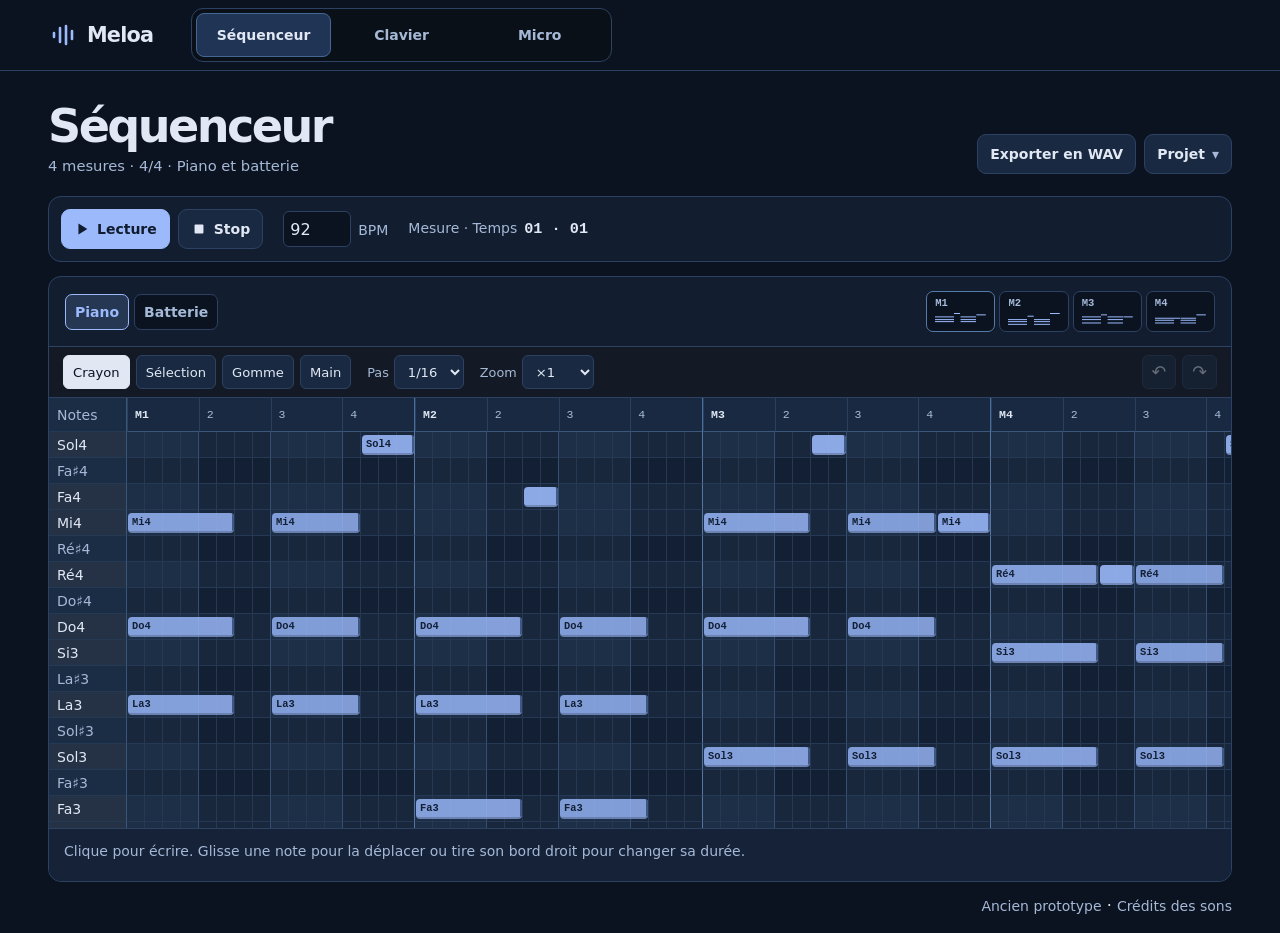
==== commit 59bdee42: "Replace neutral studio colors with navy and blue" ====
--- a/index.html
+++ b/index.html
@@ -3,7 +3,7 @@
 <head>
   <meta charset="utf-8">
   <meta name="viewport" content="width=device-width, initial-scale=1">
-  <meta name="theme-color" content="#0f131b">
+  <meta name="theme-color" content="#0b1321">
   <meta name="description" content="Composez un motif sur quatre mesures avec un piano et une batterie échantillonnés.">
   <title>Meloa — Studio</title>
   <link rel="stylesheet" href="style.css">
--- a/style.css
+++ b/style.css
@@ -1,13 +1,13 @@
 :root {
   color-scheme: dark;
-  --page: #0f131b;
-  --surface: #171d28;
-  --raised: #222b3a;
-  --line: #324056;
+  --page: #0b1321;
+  --surface: #121d30;
+  --raised: #192941;
+  --line: #2d4263;
   --text: #e1e8f4;
-  --muted: #a7b5ca;
-  --piano: #91b7f5;
-  --drums: #b5afe8;
+  --muted: #a5b9d7;
+  --piano: #9bb9fb;
+  --drums: #8bcbe9;
   --accent: var(--piano);
   --label-width: 78px;
   font-family: "Segoe UI", system-ui, sans-serif;
@@ -194,20 +194,20 @@
   padding: 4px 8px;
   text-align: left;
   color: var(--muted);
-  background: #202a3b;
+  background: #1b2c45;
   border: 0;
-  border-right: 1px solid #535868;
-  border-bottom: 1px solid #323643;
+  border-right: 1px solid #395778;
+  border-bottom: 1px solid #243953;
   font-size: .875rem;
 }
 button.grid-label:hover { color: var(--accent); }
 .grid-label:focus-visible, .step:focus-visible { outline-offset: -2px; }
 .grid-label.is-natural { color: var(--text); background: #253246; }
 .measures, .steps { display: grid; }
-.measures { grid-template-columns: repeat(4, 1fr); background: #202a3b; }
+.measures { grid-template-columns: repeat(4, 1fr); background: #1b2c45; }
 .measures span {
-  border-right: 1px solid #535868;
-  border-bottom: 1px solid #535868;
+  border-right: 1px solid #395778;
+  border-bottom: 1px solid #395778;
   font-size: .875rem;
   font-weight: 650;
   padding: 8px;
@@ -217,15 +217,15 @@
   min-width: 0;
   padding: 0;
   grid-row: 1;
-  background: #1b2331;
+  background: #19273d;
   border: 0;
-  border-right: 1px solid #303441;
-  border-bottom: 1px solid #303441;
-}
-.step:nth-child(8n + 1), .step:nth-child(8n + 2), .step:nth-child(8n + 3), .step:nth-child(8n + 4) { background: #212c3e; }
-.step:nth-child(4n) { border-right-color: #454b5a; }
-.step:nth-child(16n) { border-right-color: #697082; }
-.step:hover { background: #3e4351; }
+  border-right: 1px solid #263954;
+  border-bottom: 1px solid #263954;
+}
+.step:nth-child(8n + 1), .step:nth-child(8n + 2), .step:nth-child(8n + 3), .step:nth-child(8n + 4) { background: #1d2e47; }
+.step:nth-child(4n) { border-right-color: #344f71; }
+.step:nth-child(16n) { border-right-color: #56779f; }
+.step:hover { background: #2e4b6e; }
 .step:focus-visible { z-index: 2; }
 .note-block {
   z-index: 1;
@@ -268,7 +268,7 @@
   min-width: 0;
   font-weight: 700;
 }
-.key.is-black { flex: .75; min-height: 70%; align-self: flex-start; border-color: #555260; background: #34323e; color: var(--text); }
+.key.is-black { flex: .75; min-height: 70%; align-self: flex-start; border-color: #405875; background: #1d2b43; color: var(--text); }
 .key kbd { font: .75rem ui-monospace, monospace; opacity: .78; }
 .key.is-active, .key:hover { background: var(--piano); border-color: var(--piano); color: #101b30; }
 .credits { margin-top: 14px; text-align: right; }
@@ -311,7 +311,7 @@
 .track-controls { gap:18px; }
 .editor-toolbar { padding:14px 16px; gap:12px; }
 .tabs button[aria-selected=true] { background:#253753; }
-.tabs #drums-tab[aria-selected=true] { background:#302e4a; }
+.tabs #drums-tab[aria-selected=true] { background:#19354a; }
 .measure-nav { gap:4px; }
 .measure-nav .measure-jump { display:flex; flex-direction:column; align-items:flex-start; gap:3px; padding:5px 8px; font:600 .66rem ui-monospace,monospace; }
 .measure-jump canvas { display:block; width:clamp(35px,4vw,60px); height:14px; }
@@ -323,7 +323,7 @@
 .history-tools { margin-left:auto; }
 .history-tools button,.nudge button { min-width:34px; font-size:1.1rem; }
 .grid { --unit:18px; --zoom:1; min-width:calc(var(--label-width) + 64 * var(--unit) * var(--zoom)); user-select:none; }
-.grid-scroll { overscroll-behavior:contain; scrollbar-color:#636a79 #171d28; }
+.grid-scroll { overscroll-behavior:contain; scrollbar-color:#4b668c #121d30; }
 .grid[data-tool=select] .step,.grid[data-tool=pan] .step { touch-action:none; }
 .grid[data-tool=select] .step { cursor:crosshair; }
 .grid[data-tool=pan] :is(.step,.note-block,.resize) { cursor:grab; }
@@ -337,7 +337,7 @@
 .note-ghost { grid-row:1; margin:2px 1px; border-radius:4px; pointer-events:none; z-index:3; background:var(--accent); outline:2px solid white; outline-offset:-2px; }
 .note-ghost.blocked { background:repeating-linear-gradient(45deg,#864146,#864146 4px,#c65b60 4px,#c65b60 8px); }
 .marquee { position:absolute; z-index:4; pointer-events:none; background:#9abfe733; outline:1px solid #adcfe9; }
-.editor-footer { background:#1a2230; border-radius:0 0 13px 13px; padding:10px 15px; }
+.editor-footer { background:#152238; border-radius:0 0 13px 13px; padding:10px 15px; }
 .note-settings { gap:8px 12px; }
 .keyboard-panel { min-width: 0; padding: clamp(12px, 2vw, 22px); margin: 0; }
 .keyboard-heading { align-items: center; }
@@ -387,15 +387,15 @@
   .grid { --unit:26px; }
   .nudge button { min-width:40px; }
 }
-.ruler-measure { display:grid; grid-template-columns:repeat(4,minmax(0,1fr)); border-right:1px solid #636b7d; }
-.ruler-beat { border:0; border-bottom:1px solid #545c70; border-left:1px solid #363b47; height:34px; background:#262b35; color:#b5bdcb; text-align:left; padding:0 7px; font:.72rem ui-monospace,monospace; }
+.ruler-measure { display:grid; grid-template-columns:repeat(4,minmax(0,1fr)); border-right:1px solid #486f9b; }
+.ruler-beat { border:0; border-bottom:1px solid #3c577a; border-left:1px solid #2a415e; height:34px; background:#182941; color:#a9bdd9; text-align:left; padding:0 7px; font:.72rem ui-monospace,monospace; }
 .ruler-beat:first-child { color:var(--text); font-weight:700; }
-.ruler-beat:hover { background:#3c424f; }
-.current-bar { border-color:#6a707c!important; }
-.grid-row:has(.grid-label:not(.is-natural)) .step:not(:hover) { background:#151c28; }
+.ruler-beat:hover { background:#26496a; }
+.current-bar { border-color:#567aa7!important; }
+.grid-row:has(.grid-label:not(.is-natural)) .step:not(:hover) { background:#131f32; }
 .grid-row:has(.grid-label:not(.is-natural)) .step:nth-child(8n+1):not(:hover),
 .grid-row:has(.grid-label:not(.is-natural)) .step:nth-child(8n+2):not(:hover),
 .grid-row:has(.grid-label:not(.is-natural)) .step:nth-child(8n+3):not(:hover),
-.grid-row:has(.grid-label:not(.is-natural)) .step:nth-child(8n+4):not(:hover) { background:#1b2331; }
+.grid-row:has(.grid-label:not(.is-natural)) .step:nth-child(8n+4):not(:hover) { background:#19273d; }
 #hear-take[aria-pressed=true] { border-color:var(--drums); }
 .edit-tools button,.editor-footer button,.measure-nav button,.secondary,.play { touch-action:manipulation; }
